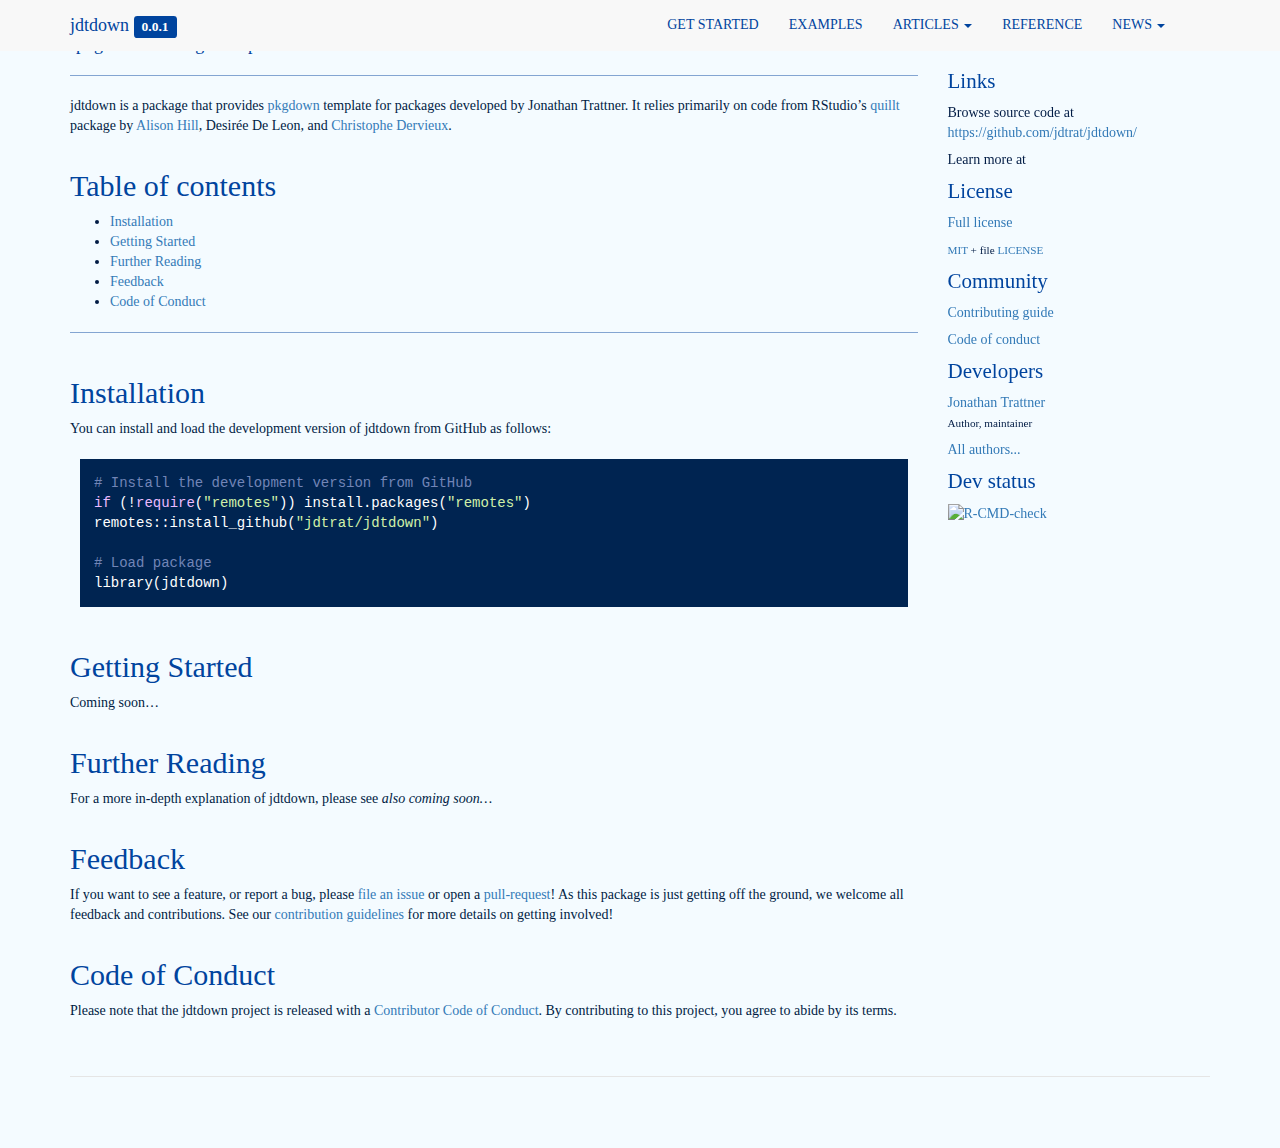
==== index.html @ c77b25c3 "Built site for jdtdown: 0.0.1@286cc26" ====
<!DOCTYPE html>
<!-- Generated by pkgdown: do not edit by hand --><html lang="en">
<head>
<meta http-equiv="Content-Type" content="text/html; charset=UTF-8">
<meta charset="utf-8">
<meta http-equiv="X-UA-Compatible" content="IE=edge">
<meta name="viewport" content="width=device-width, initial-scale=1.0">
<title>pkgdown Template for JDT • jdtdown</title>
<!-- jquery --><script src="https://cdnjs.cloudflare.com/ajax/libs/jquery/3.4.1/jquery.min.js" integrity="sha256-CSXorXvZcTkaix6Yvo6HppcZGetbYMGWSFlBw8HfCJo=" crossorigin="anonymous"></script><!-- Bootstrap --><!-- Latest compiled and minified CSS --><link rel="stylesheet" href="https://stackpath.bootstrapcdn.com/bootstrap/3.4.1/css/bootstrap.min.css" integrity="sha384-HSMxcRTRxnN+Bdg0JdbxYKrThecOKuH5zCYotlSAcp1+c8xmyTe9GYg1l9a69psu" crossorigin="anonymous">
<script src="https://cdnjs.cloudflare.com/ajax/libs/twitter-bootstrap/3.4.1/js/bootstrap.min.js" integrity="sha256-nuL8/2cJ5NDSSwnKD8VqreErSWHtnEP9E7AySL+1ev4=" crossorigin="anonymous"></script><!-- bootstrap-toc --><link rel="stylesheet" href="bootstrap-toc.css">
<script src="bootstrap-toc.js"></script><!-- Font Awesome icons --><link rel="stylesheet" href="https://cdnjs.cloudflare.com/ajax/libs/font-awesome/5.12.1/css/all.min.css" integrity="sha256-mmgLkCYLUQbXn0B1SRqzHar6dCnv9oZFPEC1g1cwlkk=" crossorigin="anonymous">
<link rel="stylesheet" href="https://cdnjs.cloudflare.com/ajax/libs/font-awesome/5.12.1/css/v4-shims.min.css" integrity="sha256-wZjR52fzng1pJHwx4aV2AO3yyTOXrcDW7jBpJtTwVxw=" crossorigin="anonymous">
<!-- clipboard.js --><script src="https://cdnjs.cloudflare.com/ajax/libs/clipboard.js/2.0.4/clipboard.min.js" integrity="sha256-FiZwavyI2V6+EXO1U+xzLG3IKldpiTFf3153ea9zikQ=" crossorigin="anonymous"></script><!-- headroom.js --><script src="https://cdnjs.cloudflare.com/ajax/libs/headroom/0.11.0/headroom.min.js" integrity="sha256-AsUX4SJE1+yuDu5+mAVzJbuYNPHj/WroHuZ8Ir/CkE0=" crossorigin="anonymous"></script><script src="https://cdnjs.cloudflare.com/ajax/libs/headroom/0.11.0/jQuery.headroom.min.js" integrity="sha256-ZX/yNShbjqsohH1k95liqY9Gd8uOiE1S4vZc+9KQ1K4=" crossorigin="anonymous"></script><!-- pkgdown --><link href="pkgdown.css" rel="stylesheet">
<script src="pkgdown.js"></script><link href="jdtrat/jdtrat.css" rel="stylesheet">
<link href="jdtrat/jdtrat-2.css" rel="stylesheet">
<!-- highlight.js --><link rel="stylesheet" href="highlight/styles/tomorrow-night-blue.min.css">
<script src="highlight/highlight.min.js"></script><script>hljs.highlightAll();</script><meta property="og:title" content="pkgdown Template for JDT">
<meta property="og:description" content="jdtdown is a pkgdown template for packages built by JDT. ">
<meta property="og:image" content="https://jdtdown.jdtrat.com/reference/figures/logo.png">
<meta property="og:image:alt" content="jdtdown package">
<meta name="twitter:card" content="summary">
<!-- mathjax --><script src="https://cdnjs.cloudflare.com/ajax/libs/mathjax/2.7.5/MathJax.js" integrity="sha256-nvJJv9wWKEm88qvoQl9ekL2J+k/RWIsaSScxxlsrv8k=" crossorigin="anonymous"></script><script src="https://cdnjs.cloudflare.com/ajax/libs/mathjax/2.7.5/config/TeX-AMS-MML_HTMLorMML.js" integrity="sha256-84DKXVJXs0/F8OTMzX4UR909+jtl4G7SPypPavF+GfA=" crossorigin="anonymous"></script><!--[if lt IE 9]>
<script src="https://oss.maxcdn.com/html5shiv/3.7.3/html5shiv.min.js"></script>
<script src="https://oss.maxcdn.com/respond/1.4.2/respond.min.js"></script>
<![endif]-->
</head>
<body data-spy="scroll" data-target="#toc">
    <div class="container template-home">
      <header><div class="navbar navbar-default navbar-fixed-top" role="navigation">
  <div class="container">
    <div class="navbar-header">
      <button type="button" class="navbar-toggle collapsed" data-toggle="collapse" data-target="#navbar" aria-expanded="false">
        <span class="sr-only">Toggle navigation</span>
        <span class="icon-bar"></span>
        <span class="icon-bar"></span>
        <span class="icon-bar"></span>
      </button>

      <span class="navbar-brand">
        <a class="navbar-link" href="index.html">jdtdown</a>
        <span class="version label label-default" data-toggle="tooltip" data-placement="bottom" title="Released version">0.0.1</span>
      </span>

      <!--<div class="navbar-brand-container">
        <a class="navbar-brand" href="index.html">jdtdown</a>
        <div class="info hidden-xs hidden-sm">
          <span class="partof">part of  <a href=""></a></span>
          <span class="version version-default" data-toggle="tooltip" data-placement="bottom" title="Released version">0.0.1</span>
        </div>
      </div>-->
    </div>

    <div id="navbar" class="navbar-collapse collapse">
      <ul class="nav navbar-nav navbar-right">
<li>
  <a href="articles/jdtdown.html">Get started</a>
</li>
<li>
  <a href="articles/articles/examples.html">Examples</a>
</li>
<li class="dropdown">
  <a href="#" class="dropdown-toggle" data-toggle="dropdown" role="button" aria-expanded="false">
    Articles
     
    <span class="caret"></span>
  </a>
  <ul class="dropdown-menu" role="menu">
<li class="dropdown-header">No Article</li>
  </ul>
</li>
        <li>
  <a href="reference/index.html">Reference</a>
</li>
<li class="dropdown">
  <a href="#" class="dropdown-toggle" data-toggle="dropdown" role="button" aria-expanded="false">
    News
     
    <span class="caret"></span>
  </a>
  <ul class="dropdown-menu" role="menu">
<li>
      <a href="news/index.html">Changelog</a>
    </li>
    <li class="divider">
    <li class="dropdown-header">Blog posts</li>
    <li class="dropdown-header">No blog post</li>
  </ul>
</li>
<li>
  <a href="https://github.com/jdtrat/jdtdown">
    <span class="fab fa-github fa-lg"></span>
     
  </a>
</li>
      </ul>
</div>
<!--/.nav-collapse -->
  </div>
<!--/.container -->
</div>
<!--/.navbar -->

      

      </header><div class="row">
  <div class="contents col-md-9">
<div id="jdtdown" class="section level1">

<div id="pkgdown-package-template-for-jonathan-trattner" class="section level4">
<h4 class="hasAnchor">
<a href="#pkgdown-package-template-for-jonathan-trattner" class="anchor"></a>‘pkgdown’ Package Template for Jonathan Trattner</h4>
<!-- badges: start -->

<!-- badges: end -->
<hr>
<!-- <img src="https://jdtrat.com/project/jdtdown/featured-hex.png" width="328" height="378" align="right"/> --><p>jdtdown is a package that provides <a href="https://pkgdown.r-lib.org/">pkgdown</a> template for packages developed by Jonathan Trattner. It relies primarily on code from RStudio’s <a href="https://pkgs.rstudio.com/quillt/index.html">quillt</a> package by <a href="https://alison.rbind.io">Alison Hill</a>, Desirée De Leon, and <a href="https://cderv.rbind.io/">Christophe Dervieux</a>.</p>
</div>
<div id="table-of-contents" class="section level2">
<h2 class="hasAnchor">
<a href="#table-of-contents" class="anchor"></a>Table of contents</h2>
<ul>
<li><a href="#installation">Installation</a></li>
<li><a href="#getting-started">Getting Started</a></li>
<li><a href="#further-reading">Further Reading</a></li>
<li><a href="#feedback">Feedback</a></li>
<li><a href="#code-of-conduct">Code of Conduct</a></li>
</ul>
<hr>
</div>
<div id="installation" class="section level2">
<h2 class="hasAnchor">
<a href="#installation" class="anchor"></a>Installation</h2>
<p>You can install and load the development version of jdtdown from GitHub as follows:</p>
<pre class="{.r}"><code># Install the development version from GitHub
if (!require("remotes")) install.packages("remotes")
remotes::install_github("jdtrat/jdtdown")

# Load package
library(jdtdown)</code></pre>
</div>
<div id="getting-started" class="section level2">
<h2 class="hasAnchor">
<a href="#getting-started" class="anchor"></a>Getting Started</h2>
<p>Coming soon…</p>
</div>
<div id="further-reading" class="section level2">
<h2 class="hasAnchor">
<a href="#further-reading" class="anchor"></a>Further Reading</h2>
<p>For a more in-depth explanation of jdtdown, please see <em>also coming soon…</em></p>
</div>
<div id="feedback" class="section level2">
<h2 class="hasAnchor">
<a href="#feedback" class="anchor"></a>Feedback</h2>
<p>If you want to see a feature, or report a bug, please <a href="https://github.com/jdtrat/jdtdown/issues">file an issue</a> or open a <a href="https://github.com/jdtrat/jdtdown/pulls">pull-request</a>! As this package is just getting off the ground, we welcome all feedback and contributions. See our <a href="https://github.com/jdtrat/jdtdown/blob/main/.github/CONTRIBUTING.md">contribution guidelines</a> for more details on getting involved!</p>
</div>
<div id="code-of-conduct" class="section level2">
<h2 class="hasAnchor">
<a href="#code-of-conduct" class="anchor"></a>Code of Conduct</h2>
<p>Please note that the jdtdown project is released with a <a href="https://contributor-covenant.org/version/2/0/CODE_OF_CONDUCT.html">Contributor Code of Conduct</a>. By contributing to this project, you agree to abide by its terms.</p>
</div>
</div>
  </div>

  <div class="col-md-3 hidden-xs hidden-sm" id="pkgdown-sidebar">
    <div class="links">
<h2>Links</h2>
<ul class="list-unstyled">
<li>Browse source code at <br><a href="https://github.com/jdtrat/jdtdown/">https://​github.com/​jdtrat/​jdtdown/​</a>
</li>
<li>Learn more at <br><a href=""></a>
</li>
</ul>
</div>
<div class="license">
<h2>License</h2>
<ul class="list-unstyled">
<li><a href="LICENSE.html">Full license</a></li>
<li><small><a href="https://opensource.org/licenses/mit-license.php">MIT</a> + file <a href="LICENSE-text.html">LICENSE</a></small></li>
</ul>
</div>
<div class="community">
<h2>Community</h2>
<ul class="list-unstyled">
<li><a href="CONTRIBUTING.html">Contributing guide</a></li>
<li><a href="CODE_OF_CONDUCT.html">Code of conduct</a></li>
</ul>
</div>
<div class="developers">
<h2>Developers</h2>
<ul class="list-unstyled">
<li>
<a href="https://jdtrat.com">Jonathan Trattner</a> <br><small class="roles"> Author, maintainer </small> <a href="https://orcid.org/0000-0002-1097-7603" target="orcid.widget" aria-label="ORCID"><span class="fab fa-orcid orcid" aria-hidden="true"></span></a> </li>
<li><a href="authors.html">All authors...</a></li>
</ul>
</div>

  <div class="dev-status">
<h2>Dev status</h2>
<ul class="list-unstyled">
<li><a href="https://github.com/jdtrat/jdtdown/actions"><img src="https://github.com/jdtrat/jdtdown/workflows/R-CMD-check/badge.svg" alt="R-CMD-check"></a></li>
</ul>
</div>
</div>
</div>


      <footer></footer>
</div>

  


  </body>
</html>
---- pkgdown.css ----
/* Sticky footer */

/**
 * Basic idea: https://philipwalton.github.io/solved-by-flexbox/demos/sticky-footer/
 * Details: https://github.com/philipwalton/solved-by-flexbox/blob/master/assets/css/components/site.css
 *
 * .Site -> body > .container
 * .Site-content -> body > .container .row
 * .footer -> footer
 *
 * Key idea seems to be to ensure that .container and __all its parents__
 * have height set to 100%
 *
 */

html, body {
  height: 100%;
}

body {
  position: relative;
}

body > .container {
  display: flex;
  height: 100%;
  flex-direction: column;
}

body > .container .row {
  flex: 1 0 auto;
}

footer {
  margin-top: 45px;
  padding: 35px 0 36px;
  border-top: 1px solid #e5e5e5;
  color: #666;
  display: flex;
  flex-shrink: 0;
}
footer p {
  margin-bottom: 0;
}
footer div {
  flex: 1;
}
footer .pkgdown {
  text-align: right;
}
footer p {
  margin-bottom: 0;
}

img.icon {
  float: right;
}

img {
  max-width: 100%;
}

/* Fix bug in bootstrap (only seen in firefox) */
summary {
  display: list-item;
}

/* Typographic tweaking ---------------------------------*/

.contents .page-header {
  margin-top: calc(-60px + 1em);
}

dd {
  margin-left: 3em;
}

/* Section anchors ---------------------------------*/

a.anchor {
  margin-left: -30px;
  display:inline-block;
  width: 30px;
  height: 30px;
  visibility: hidden;

  background-image: url(./link.svg);
  background-repeat: no-repeat;
  background-size: 20px 20px;
  background-position: center center;
}

.hasAnchor:hover a.anchor {
  visibility: visible;
}

@media (max-width: 767px) {
  .hasAnchor:hover a.anchor {
    visibility: hidden;
  }
}


/* Fixes for fixed navbar --------------------------*/

.contents h1, .contents h2, .contents h3, .contents h4 {
  padding-top: 60px;
  margin-top: -40px;
}

/* Navbar submenu --------------------------*/

.dropdown-submenu {
  position: relative;
}

.dropdown-submenu>.dropdown-menu {
  top: 0;
  left: 100%;
  margin-top: -6px;
  margin-left: -1px;
  border-radius: 0 6px 6px 6px;
}

.dropdown-submenu:hover>.dropdown-menu {
  display: block;
}

.dropdown-submenu>a:after {
  display: block;
  content: " ";
  float: right;
  width: 0;
  height: 0;
  border-color: transparent;
  border-style: solid;
  border-width: 5px 0 5px 5px;
  border-left-color: #cccccc;
  margin-top: 5px;
  margin-right: -10px;
}

.dropdown-submenu:hover>a:after {
  border-left-color: #ffffff;
}

.dropdown-submenu.pull-left {
  float: none;
}

.dropdown-submenu.pull-left>.dropdown-menu {
  left: -100%;
  margin-left: 10px;
  border-radius: 6px 0 6px 6px;
}

/* Sidebar --------------------------*/

#pkgdown-sidebar {
  margin-top: 30px;
  position: -webkit-sticky;
  position: sticky;
  top: 70px;
}

#pkgdown-sidebar h2 {
  font-size: 1.5em;
  margin-top: 1em;
}

#pkgdown-sidebar h2:first-child {
  margin-top: 0;
}

#pkgdown-sidebar .list-unstyled li {
  margin-bottom: 0.5em;
}

/* bootstrap-toc tweaks ------------------------------------------------------*/

/* All levels of nav */

nav[data-toggle='toc'] .nav > li > a {
  padding: 4px 20px 4px 6px;
  font-size: 1.5rem;
  font-weight: 400;
  color: inherit;
}

nav[data-toggle='toc'] .nav > li > a:hover,
nav[data-toggle='toc'] .nav > li > a:focus {
  padding-left: 5px;
  color: inherit;
  border-left: 1px solid #878787;
}

nav[data-toggle='toc'] .nav > .active > a,
nav[data-toggle='toc'] .nav > .active:hover > a,
nav[data-toggle='toc'] .nav > .active:focus > a {
  padding-left: 5px;
  font-size: 1.5rem;
  font-weight: 400;
  color: inherit;
  border-left: 2px solid #878787;
}

/* Nav: second level (shown on .active) */

nav[data-toggle='toc'] .nav .nav {
  display: none; /* Hide by default, but at >768px, show it */
  padding-bottom: 10px;
}

nav[data-toggle='toc'] .nav .nav > li > a {
  padding-left: 16px;
  font-size: 1.35rem;
}

nav[data-toggle='toc'] .nav .nav > li > a:hover,
nav[data-toggle='toc'] .nav .nav > li > a:focus {
  padding-left: 15px;
}

nav[data-toggle='toc'] .nav .nav > .active > a,
nav[data-toggle='toc'] .nav .nav > .active:hover > a,
nav[data-toggle='toc'] .nav .nav > .active:focus > a {
  padding-left: 15px;
  font-weight: 500;
  font-size: 1.35rem;
}

/* orcid ------------------------------------------------------------------- */

.orcid {
  font-size: 16px;
  color: #A6CE39;
  /* margins are required by official ORCID trademark and display guidelines */
  margin-left:4px;
  margin-right:4px;
  vertical-align: middle;
}

/* Reference index & topics ----------------------------------------------- */

.ref-index th {font-weight: normal;}

.ref-index td {vertical-align: top; min-width: 100px}
.ref-index .icon {width: 40px;}
.ref-index .alias {width: 40%;}
.ref-index-icons .alias {width: calc(40% - 40px);}
.ref-index .title {width: 60%;}

.ref-arguments th {text-align: right; padding-right: 10px;}
.ref-arguments th, .ref-arguments td {vertical-align: top; min-width: 100px}
.ref-arguments .name {width: 20%;}
.ref-arguments .desc {width: 80%;}

/* Nice scrolling for wide elements --------------------------------------- */

table {
  display: block;
  overflow: auto;
}

/* Syntax highlighting ---------------------------------------------------- */

pre {
  word-wrap: normal;
  word-break: normal;
  border: 1px solid #eee;
}

pre, code {
  background-color: #f8f8f8;
  color: #333;
}

pre code {
  overflow: auto;
  word-wrap: normal;
  white-space: pre;
}

pre .img {
  margin: 5px 0;
}

pre .img img {
  background-color: #fff;
  display: block;
  height: auto;
}

code a, pre a {
  color: #375f84;
}

a.sourceLine:hover {
  text-decoration: none;
}

.fl      {color: #1514b5;}
.fu      {color: #000000;} /* function */
.ch,.st  {color: #036a07;} /* string */
.kw      {color: #264D66;} /* keyword */
.co      {color: #888888;} /* comment */

.message { color: black;   font-weight: bolder;}
.error   { color: orange;  font-weight: bolder;}
.warning { color: #6A0366; font-weight: bolder;}

/* Clipboard --------------------------*/

.hasCopyButton {
  position: relative;
}

.btn-copy-ex {
  position: absolute;
  right: 0;
  top: 0;
  visibility: hidden;
}

.hasCopyButton:hover button.btn-copy-ex {
  visibility: visible;
}

/* headroom.js ------------------------ */

.headroom {
  will-change: transform;
  transition: transform 200ms linear;
}
.headroom--pinned {
  transform: translateY(0%);
}
.headroom--unpinned {
  transform: translateY(-100%);
}

/* mark.js ----------------------------*/

mark {
  background-color: rgba(255, 255, 51, 0.5);
  border-bottom: 2px solid rgba(255, 153, 51, 0.3);
  padding: 1px;
}

/* vertical spacing after htmlwidgets */
.html-widget {
  margin-bottom: 10px;
}

/* fontawesome ------------------------ */

.fab {
    font-family: "Font Awesome 5 Brands" !important;
}

/* don't display links in code chunks when printing */
/* source: https://stackoverflow.com/a/10781533 */
@media print {
  code a:link:after, code a:visited:after {
    content: "";
  }
}
---- jdtrat/jdtrat.css ----
/* @font-face{font-family:fraunces;font-style:normal;font-weight:400;src:local(""),url(fonts/Fraunces9ptSoft-Thin.woff2)format("woff2")}@font-face{font-family:fraunces;font-style:italic;font-weight:400;src:local(""),url(fonts/Fraunces9ptSoft-ThinItalic.woff2)format("woff2")}@font-face{font-family:metropolis;font-style:normal;font-weight:400;src:local(""),url(fonts/Metropolis-Light.woff2)format("woff2"),url(fonts/Metropolis-Light.woff)format("woff")}@font-face{font-family:metropolis;font-style:italic;font-weight:400;src:local(""),url(fonts/Metropolis-LightItalic.woff2)format("woff2"),url(fonts/Metropolis-LightItalic.woff)format("woff")}@font-face{font-family:bitter;font-style:normal;font-weight:300;src:local(""),url(fonts/bitter-v16-latin-300.woff2)format("woff2"),url(fonts/bitter-v16-latin-300.woff)format("woff")}@font-face{font-family:bitter;font-style:italic;font-weight:300;src:local(""),url(fonts/bitter-v16-latin-300italic.woff2)format("woff2"),url(fonts/bitter-v16-latin-300italic.woff)format("woff")}@font-face{font-family:commissioner;font-style:normal;font-weight:400;src:local(""),url(fonts/Commissioner-Light.woff2)format("woff2")}@font-face{font-family:commissioner;font-style:italic;font-weight:400;src:local(""),url(fonts/Commissioner-LightItalic.woff2)format("woff2")}@font-face{font-family:eb garamond;font-style:normal;font-weight:400;src:local(""),url(fonts/eb-garamond-v14-latin-regular.woff2)format("woff2"),url(fonts/eb-garamond-v14-latin-regular.woff)format("woff")}@font-face{font-family:eb garamond;font-style:normal;font-weight:600;src:local(""),url(fonts/eb-garamond-v14-latin-600.woff2)format("woff2"),url(fonts/eb-garamond-v14-latin-600.woff)format("woff")}@font-face{font-family:eb garamond;font-style:italic;font-weight:400;src:local(""),url(fonts/eb-garamond-v14-latin-italic.woff2)format("woff2"),url(fonts/eb-garamond-v14-latin-italic.woff)format("woff")}@font-face{font-family:eb garamond;font-style:italic;font-weight:600;src:local(""),url(fonts/eb-garamond-v14-latin-600italic.woff2)format("woff2"),url(fonts/eb-garamond-v14-latin-600italic.woff)format("woff")}@font-face{font-family:alegreya sans;font-style:normal;font-weight:400;src:local(""),url(fonts/alegreya-sans-v13-latin-regular.woff2)format("woff2"),url(fonts/alegreya-sans-v13-latin-regular.woff)format("woff")}@font-face{font-family:alegreya sans;font-style:italic;font-weight:400;src:local(""),url(fonts/alegreya-sans-v13-latin-italic.woff2)format("woff2"),url(fonts/alegreya-sans-v13-latin-italic.woff)format("woff")}@font-face{font-family:alegreya sans;font-style:normal;font-weight:700;src:local(""),url(fonts/alegreya-sans-v13-latin-700.woff2)format("woff2"),url(fonts/alegreya-sans-v13-latin-700.woff)format("woff")}@font-face{font-family:alegreya sans;font-style:italic;font-weight:700;src:local(""),url(fonts/alegreya-sans-v13-latin-700italic.woff2)format("woff2"),url(fonts/alegreya-sans-v13-latin-700italic.woff)format("woff")} */

.custom-text-font,body{font-family:avenir}.custom-heading-font,h1,h2,h3,h4,h5,h6{font-family:baskerville}/*!normalize.css v7.0.0 | MIT License | github.com/necolas/normalize.css*/html{line-height:1.15;-ms-text-size-adjust:100%;-webkit-text-size-adjust:100%}body{margin:0}article,aside,footer,header,nav,section{display:block}h1{font-size:2em;margin:.67em 0}figcaption,figure,main{display:block}figure{margin:1em 40px}hr{box-sizing:content-box;height:0;overflow:visible}pre{font-family:monospace,monospace;font-size:1em}a{background-color:initial;-webkit-text-decoration-skip:objects}abbr[title]{border-bottom:none;text-decoration:underline;text-decoration:underline dotted}b,strong{font-weight:inherit}b,strong{font-weight:bolder}code,kbd,samp{font-family:monospace,monospace;font-size:1em}dfn{font-style:italic}mark{background-color:#ff0;color:#000}small{font-size:80%}sub,sup{font-size:75%;line-height:0;position:relative;vertical-align:baseline}sub{bottom:-.25em}sup{top:-.5em}audio,video{display:inline-block}audio:not([controls]){display:none;height:0}img{border-style:none}svg:not(:root){overflow:hidden}button,input,optgroup,select,textarea{font-family:sans-serif;font-size:100%;line-height:1.15;margin:0}button,input{overflow:visible}button,select{text-transform:none}button,html [type=button],[type=reset],[type=submit]{-webkit-appearance:button}button::-moz-focus-inner,[type=button]::-moz-focus-inner,[type=reset]::-moz-focus-inner,[type=submit]::-moz-focus-inner{border-style:none;padding:0}button:-moz-focusring,[type=button]:-moz-focusring,[type=reset]:-moz-focusring,[type=submit]:-moz-focusring{outline:1px dotted ButtonText}fieldset{padding:.35em .75em .625em}legend{box-sizing:border-box;color:inherit;display:table;max-width:100%;padding:0;white-space:normal}progress{display:inline-block;vertical-align:baseline}textarea{overflow:auto}[type=checkbox],[type=radio]{box-sizing:border-box;padding:0}[type=number]::-webkit-inner-spin-button,[type=number]::-webkit-outer-spin-button{height:auto}[type=search]{-webkit-appearance:textfield;outline-offset:-2px}[type=search]::-webkit-search-cancel-button,[type=search]::-webkit-search-decoration{-webkit-appearance:none}::-webkit-file-upload-button{-webkit-appearance:button;font:inherit}details,menu{display:block}summary{display:list-item}canvas{display:inline-block}template{display:none}[hidden]{display:none}.debug *{outline:1px solid gold}.debug-white *{outline:1px solid #fff}.debug-black *{outline:1px solid #000}.debug-grid{background:url("data:image/png,%89PNG%0D%0A%1A%0A%00%00%00%0DIHDR%00%00%00%08%00%00%00%08%08%06%00%00%00%C4%0F%BE%8B%00%00%00%19tEXtSoftware%00Adobe ImageReadyq%C9e%3C%00%00%03(iTXtXML:com.adobe.xmp%00%00%00%00%00%3C?xpacket begin=%22%EF%BB%BF%22 id=%22W5M0MpCehiHzreSzNTczkc9d%22?%3E %3Cx:xmpmeta xmlns:x=%22adobe:ns:meta/%22 x:xmptk=%22Adobe XMP Core 5.6-c111 79.158325, 2015/09/10-01:10:20        %22%3E %3Crdf:RDF xmlns:rdf=%22http://www.w3.org/1999/02/22-rdf-syntax-ns%23%22%3E %3Crdf:Description rdf:about=%22%22 xmlns:xmpMM=%22http://ns.adobe.com/xap/1.0/mm/%22 xmlns:stRef=%22http://ns.adobe.com/xap/1.0/sType/ResourceRef%23%22 xmlns:xmp=%22http://ns.adobe.com/xap/1.0/%22 xmpMM:DocumentID=%22xmp.did:14C9687E67EE11E68636CB906D82800B%22 xmpMM:InstanceID=%22xmp.iid:14C9687D67EE11E68636CB906D82800B%22 xmp:CreatorTool=%22Adobe Photoshop CC 2015 (Macintosh)%22%3E %3CxmpMM:DerivedFrom stRef:instanceID=%22xmp.iid:7672BD7667C511E6B2BCE24081002171%22 stRef:documentID=%22xmp.did:7672BD7767C511E6B2BCE24081002171%22/%3E %3C/rdf:Description%3E %3C/rdf:RDF%3E %3C/x:xmpmeta%3E %3C?xpacket end=%22r%22?%3E%C0R%F8c%00%00%00%23IDATx%DAb%FC%FF%FF?%03.%C0%F8%81%C1%97%89%81%00%18%12%0A%18%19%DE%FF%F7%C5%A7%00 %C0%00%7D%F0%06%85%DA%98%E5Q%00%00%00%00IEND%AEB%60%82")repeat}.debug-grid-16{background:url("data:image/png,%89PNG%0D%0A%1A%0A%00%00%00%0DIHDR%00%00%00%10%00%00%00%10%08%06%00%00%00%1F%F3%FFa%00%00%00%19tEXtSoftware%00Adobe ImageReadyq%C9e%3C%00%00%03(iTXtXML:com.adobe.xmp%00%00%00%00%00%3C?xpacket begin=%22%EF%BB%BF%22 id=%22W5M0MpCehiHzreSzNTczkc9d%22?%3E %3Cx:xmpmeta xmlns:x=%22adobe:ns:meta/%22 x:xmptk=%22Adobe XMP Core 5.6-c111 79.158325, 2015/09/10-01:10:20        %22%3E %3Crdf:RDF xmlns:rdf=%22http://www.w3.org/1999/02/22-rdf-syntax-ns%23%22%3E %3Crdf:Description rdf:about=%22%22 xmlns:xmpMM=%22http://ns.adobe.com/xap/1.0/mm/%22 xmlns:stRef=%22http://ns.adobe.com/xap/1.0/sType/ResourceRef%23%22 xmlns:xmp=%22http://ns.adobe.com/xap/1.0/%22 xmpMM:DocumentID=%22xmp.did:862F8DD567F211E68636CB906D82800B%22 xmpMM:InstanceID=%22xmp.iid:862F8DD467F211E68636CB906D82800B%22 xmp:CreatorTool=%22Adobe Photoshop CC 2015 (Macintosh)%22%3E %3CxmpMM:DerivedFrom stRef:instanceID=%22xmp.iid:7672BD7A67C511E6B2BCE24081002171%22 stRef:documentID=%22xmp.did:7672BD7B67C511E6B2BCE24081002171%22/%3E %3C/rdf:Description%3E %3C/rdf:RDF%3E %3C/x:xmpmeta%3E %3C?xpacket end=%22r%22?%3E%F0%92%D3R%00%00%00LIDATx%DAbdx%FF%9F%81%14%F0_%00%C1f%FC%C0%60%C7%C4@%19%60%A7%D4%00%26J%0D%F8C%A9%01%0C%A3%0600%B0 '%8C!%E9%85%FF%94%1A%C0H%A9%01l%14%87%01%230;%DB%01iV%92%F5A%C2%EF/@%80%01%00L%01%0A%98%7CS%A74%00%00%00%00IEND%AEB%60%82")repeat}.debug-grid-8-solid{background:#fff url([data-uri])repeat}.debug-grid-16-solid{background:#fff url("data:image/png,%89PNG%0D%0A%1A%0A%00%00%00%0DIHDR%00%00%00%10%00%00%00%10%08%02%00%00%00%90%91h6%00%00%00%19tEXtSoftware%00Adobe ImageReadyq%C9e%3C%00%00%03(iTXtXML:com.adobe.xmp%00%00%00%00%00%3C?xpacket begin=%22%EF%BB%BF%22 id=%22W5M0MpCehiHzreSzNTczkc9d%22?%3E %3Cx:xmpmeta xmlns:x=%22adobe:ns:meta/%22 x:xmptk=%22Adobe XMP Core 5.6-c111 79.158325, 2015/09/10-01:10:20        %22%3E %3Crdf:RDF xmlns:rdf=%22http://www.w3.org/1999/02/22-rdf-syntax-ns%23%22%3E %3Crdf:Description rdf:about=%22%22 xmlns:xmp=%22http://ns.adobe.com/xap/1.0/%22 xmlns:xmpMM=%22http://ns.adobe.com/xap/1.0/mm/%22 xmlns:stRef=%22http://ns.adobe.com/xap/1.0/sType/ResourceRef%23%22 xmp:CreatorTool=%22Adobe Photoshop CC 2015 (Macintosh)%22 xmpMM:InstanceID=%22xmp.iid:7672BD7E67C511E6B2BCE24081002171%22 xmpMM:DocumentID=%22xmp.did:7672BD7F67C511E6B2BCE24081002171%22%3E %3CxmpMM:DerivedFrom stRef:instanceID=%22xmp.iid:7672BD7C67C511E6B2BCE24081002171%22 stRef:documentID=%22xmp.did:7672BD7D67C511E6B2BCE24081002171%22/%3E %3C/rdf:Description%3E %3C/rdf:RDF%3E %3C/x:xmpmeta%3E %3C?xpacket end=%22r%22?%3E%F7%BA'y%00%00%003IDATx%DAb%FC%FF%FF?%03%D1@%EC3%03%23I%1A%18?%91%AA%E1%23%CDm%18%D50D5%7C$C%83%E8%A7%FF%AF%89%D4%02T%C6%C8%00%10%60%00%DFP@$%C4%B4%19%81%00%00%00%00IEND%AEB%60%82")repeat}html,body,div,article,section,main,footer,header,form,fieldset,legend,pre,code,a,h1,h2,h3,h4,h5,h6,p,ul,ol,li,dl,dt,dd,textarea,table,td,th,tr,input[type=email],input[type=number],input[type=password],input[type=tel],input[type=text],input[type=url],.border-box{box-sizing:border-box}.aspect-ratio{height:0;position:relative}.aspect-ratio--16x9{padding-bottom:56.25%}.aspect-ratio--9x16{padding-bottom:177.77%}.aspect-ratio--4x3{padding-bottom:75%}.aspect-ratio--3x4{padding-bottom:133.33%}.aspect-ratio--6x4{padding-bottom:66.6%}.aspect-ratio--4x6{padding-bottom:150%}.aspect-ratio--8x5{padding-bottom:62.5%}.aspect-ratio--5x8{padding-bottom:160%}.aspect-ratio--7x5{padding-bottom:71.42%}.aspect-ratio--5x7{padding-bottom:140%}.aspect-ratio--1x1{padding-bottom:100%}.aspect-ratio--object{position:absolute;top:0;right:0;bottom:0;left:0;width:100%;height:100%;z-index:100}@media screen and (min-width:30em){.aspect-ratio-ns{height:0;position:relative}.aspect-ratio--16x9-ns{padding-bottom:56.25%}.aspect-ratio--9x16-ns{padding-bottom:177.77%}.aspect-ratio--4x3-ns{padding-bottom:75%}.aspect-ratio--3x4-ns{padding-bottom:133.33%}.aspect-ratio--6x4-ns{padding-bottom:66.6%}.aspect-ratio--4x6-ns{padding-bottom:150%}.aspect-ratio--8x5-ns{padding-bottom:62.5%}.aspect-ratio--5x8-ns{padding-bottom:160%}.aspect-ratio--7x5-ns{padding-bottom:71.42%}.aspect-ratio--5x7-ns{padding-bottom:140%}.aspect-ratio--1x1-ns{padding-bottom:100%}.aspect-ratio--object-ns{position:absolute;top:0;right:0;bottom:0;left:0;width:100%;height:100%;z-index:100}}@media screen and (min-width:30em) and (max-width:60em){.aspect-ratio-m{height:0;position:relative}.aspect-ratio--16x9-m{padding-bottom:56.25%}.aspect-ratio--9x16-m{padding-bottom:177.77%}.aspect-ratio--4x3-m{padding-bottom:75%}.aspect-ratio--3x4-m{padding-bottom:133.33%}.aspect-ratio--6x4-m{padding-bottom:66.6%}.aspect-ratio--4x6-m{padding-bottom:150%}.aspect-ratio--8x5-m{padding-bottom:62.5%}.aspect-ratio--5x8-m{padding-bottom:160%}.aspect-ratio--7x5-m{padding-bottom:71.42%}.aspect-ratio--5x7-m{padding-bottom:140%}.aspect-ratio--1x1-m{padding-bottom:100%}.aspect-ratio--object-m{position:absolute;top:0;right:0;bottom:0;left:0;width:100%;height:100%;z-index:100}}@media screen and (min-width:60em){.aspect-ratio-l{height:0;position:relative}.aspect-ratio--16x9-l{padding-bottom:56.25%}.aspect-ratio--9x16-l{padding-bottom:177.77%}.aspect-ratio--4x3-l{padding-bottom:75%}.aspect-ratio--3x4-l{padding-bottom:133.33%}.aspect-ratio--6x4-l{padding-bottom:66.6%}.aspect-ratio--4x6-l{padding-bottom:150%}.aspect-ratio--8x5-l{padding-bottom:62.5%}.aspect-ratio--5x8-l{padding-bottom:160%}.aspect-ratio--7x5-l{padding-bottom:71.42%}.aspect-ratio--5x7-l{padding-bottom:140%}.aspect-ratio--1x1-l{padding-bottom:100%}.aspect-ratio--object-l{position:absolute;top:0;right:0;bottom:0;left:0;width:100%;height:100%;z-index:100}}img{max-width:100%}.cover{background-size:cover!important}.contain{background-size:contain!important}@media screen and (min-width:30em){.cover-ns{background-size:cover!important}.contain-ns{background-size:contain!important}}@media screen and (min-width:30em) and (max-width:60em){.cover-m{background-size:cover!important}.contain-m{background-size:contain!important}}@media screen and (min-width:60em){.cover-l{background-size:cover!important}.contain-l{background-size:contain!important}}.bg-center{background-repeat:no-repeat;background-position:50%}.bg-top{background-repeat:no-repeat;background-position:50% 0}.bg-right{background-repeat:no-repeat;background-position:50% 100%}.bg-bottom{background-repeat:no-repeat;background-position:50% 100%}.bg-left{background-repeat:no-repeat;background-position:50% 0}@media screen and (min-width:30em){.bg-center-ns{background-repeat:no-repeat;background-position:50%}.bg-top-ns{background-repeat:no-repeat;background-position:50% 0}.bg-right-ns{background-repeat:no-repeat;background-position:50% 100%}.bg-bottom-ns{background-repeat:no-repeat;background-position:50% 100%}.bg-left-ns{background-repeat:no-repeat;background-position:50% 0}}@media screen and (min-width:30em) and (max-width:60em){.bg-center-m{background-repeat:no-repeat;background-position:50%}.bg-top-m{background-repeat:no-repeat;background-position:50% 0}.bg-right-m{background-repeat:no-repeat;background-position:50% 100%}.bg-bottom-m{background-repeat:no-repeat;background-position:50% 100%}.bg-left-m{background-repeat:no-repeat;background-position:50% 0}}@media screen and (min-width:60em){.bg-center-l{background-repeat:no-repeat;background-position:50%}.bg-top-l{background-repeat:no-repeat;background-position:50% 0}.bg-right-l{background-repeat:no-repeat;background-position:50% 100%}.bg-bottom-l{background-repeat:no-repeat;background-position:50% 100%}.bg-left-l{background-repeat:no-repeat;background-position:50% 0}}.outline{outline:1px solid}.outline-transparent{outline:1px solid transparent}.outline-0{outline:0}@media screen and (min-width:30em){.outline-ns{outline:1px solid}.outline-transparent-ns{outline:1px solid transparent}.outline-0-ns{outline:0}}@media screen and (min-width:30em) and (max-width:60em){.outline-m{outline:1px solid}.outline-transparent-m{outline:1px solid transparent}.outline-0-m{outline:0}}@media screen and (min-width:60em){.outline-l{outline:1px solid}.outline-transparent-l{outline:1px solid transparent}.outline-0-l{outline:0}}.ba,form textarea,form select,form [type=text],form [type=email],form fieldset,.post-body>table,.page-body>table,.post-body hr,.page-body hr{border-style:solid;border-width:1px}.bt{border-top-style:solid;border-top-width:1px}.br{border-right-style:solid;border-right-width:1px}.bb{border-bottom-style:solid;border-bottom-width:1px}.bl,nav#SectionTableOfContents ul details li.active,nav#SectionTableOfContents ul details.active,nav#SectionTableOfContents ul li:not(.active),nav#SeriesTableOfContents ul li:not(.active),nav#SectionTableOfContents ul li.active,nav#SeriesTableOfContents ul li.active,nav#SectionTableOfContents ul li,nav#SeriesTableOfContents ul li,.post-body blockquote,.page-body blockquote{border-left-style:solid;border-left-width:1px}.bn{border-style:none;border-width:0}@media screen and (min-width:30em){.ba-ns{border-style:solid;border-width:1px}.bt-ns{border-top-style:solid;border-top-width:1px}.br-ns{border-right-style:solid;border-right-width:1px}.bb-ns{border-bottom-style:solid;border-bottom-width:1px}.bl-ns{border-left-style:solid;border-left-width:1px}.bn-ns{border-style:none;border-width:0}}@media screen and (min-width:30em) and (max-width:60em){.ba-m{border-style:solid;border-width:1px}.bt-m{border-top-style:solid;border-top-width:1px}.br-m{border-right-style:solid;border-right-width:1px}.bb-m{border-bottom-style:solid;border-bottom-width:1px}.bl-m{border-left-style:solid;border-left-width:1px}.bn-m{border-style:none;border-width:0}}@media screen and (min-width:60em){.ba-l{border-style:solid;border-width:1px}.bt-l{border-top-style:solid;border-top-width:1px}.br-l{border-right-style:solid;border-right-width:1px}.bb-l{border-bottom-style:solid;border-bottom-width:1px}.bl-l{border-left-style:solid;border-left-width:1px}.bn-l{border-style:none;border-width:0}}.b--black{border-color:#000}.b--near-black{border-color:#111}.b--dark-gray{border-color:#333}.b--mid-gray{border-color:#555}.b--gray{border-color:#777}.b--silver{border-color:#999}.b--light-silver{border-color:#aaa}.b--moon-gray,nav#SectionTableOfContents ul details.active,nav#SectionTableOfContents ul li:hover:not(.active) a,nav#SeriesTableOfContents ul li:hover:not(.active) a,nav#SectionTableOfContents ul li.active,nav#SeriesTableOfContents ul li.active,.featured-content h5,.featured-content article,.post-header h2,form textarea,form select,form [type=text],form [type=email],.blog-content .group-content,.blog-content article,.post-body>table,.page-body>table,.post-body hr,.page-body hr,.post-body blockquote,.page-body blockquote{border-color:#ccc}.b--light-gray{border-color:#eee}.b--near-white{border-color:#f4f4f4}.b--white{border-color:#fff}.b--white-90{border-color:rgba(255,255,255,.9)}.b--white-80{border-color:rgba(255,255,255,.8)}.b--white-70{border-color:rgba(255,255,255,.7)}.b--white-60{border-color:rgba(255,255,255,.6)}.b--white-50{border-color:rgba(255,255,255,.5)}.b--white-40{border-color:rgba(255,255,255,.4)}.b--white-30{border-color:rgba(255,255,255,.3)}.b--white-20{border-color:rgba(255,255,255,.2)}.b--white-10{border-color:rgba(255,255,255,.1)}.b--white-05{border-color:rgba(255,255,255,5%)}.b--white-025{border-color:rgba(255,255,255,.025)}.b--white-0125{border-color:rgba(255,255,255,.0125)}.b--black-90{border-color:rgba(0,0,0,.9)}.b--black-80{border-color:rgba(0,0,0,.8)}.b--black-70{border-color:rgba(0,0,0,.7)}.b--black-60{border-color:rgba(0,0,0,.6)}.b--black-50{border-color:rgba(0,0,0,.5)}.b--black-40{border-color:rgba(0,0,0,.4)}.b--black-30{border-color:rgba(0,0,0,.3)}.b--black-20{border-color:rgba(0,0,0,.2)}.b--black-10{border-color:rgba(0,0,0,.1)}.b--black-05{border-color:rgba(0,0,0,5%)}.b--black-025{border-color:rgba(0,0,0,.025)}.b--black-0125{border-color:rgba(0,0,0,.0125)}.b--dark-red{border-color:#e7040f}.b--red{border-color:#ff4136}.b--light-red{border-color:#ff725c}.b--orange{border-color:#ff6300}.b--gold{border-color:#ffb700}.b--yellow{border-color:gold}.b--light-yellow{border-color:#fbf1a9}.b--purple{border-color:#5e2ca5}.b--light-purple{border-color:#a463f2}.b--dark-pink{border-color:#d5008f}.b--hot-pink{border-color:#ff41b4}.b--pink{border-color:#ff80cc}.b--light-pink{border-color:#ffa3d7}.b--dark-green{border-color:#137752}.b--green{border-color:#19a974}.b--light-green{border-color:#9eebcf}.b--navy{border-color:#001b44}.b--dark-blue{border-color:#00449e}.b--blue{border-color:#357edd}.b--light-blue{border-color:#96ccff}.b--lightest-blue{border-color:#cdecff}.b--washed-blue{border-color:#f6fffe}.b--washed-green{border-color:#e8fdf5}.b--washed-yellow{border-color:#fffceb}.b--washed-red{border-color:#ffdfdf}.b--transparent,nav#SectionTableOfContents ul details li.active,nav#SectionTableOfContents ul li:not(.active),nav#SeriesTableOfContents ul li:not(.active),nav#SectionTableOfContents ul li,nav#SeriesTableOfContents ul li,.home .action.button,form [type=button],form [type=reset],form [type=submit],form fieldset{border-color:transparent}.b--inherit{border-color:inherit}.br0,.post-header a.btn-links,article footer a.btn-links,.home .action.button,form textarea,form [type=button],form [type=reset],form [type=submit],form select,form [type=text],form [type=email]{border-radius:0}.br1,pre{border-radius:.125rem}.br2{border-radius:.25rem}.br3{border-radius:.5rem}.br4{border-radius:1rem}.br-100{border-radius:100%}.br-pill{border-radius:9999px}.br--bottom{border-top-left-radius:0;border-top-right-radius:0}.br--top{border-bottom-left-radius:0;border-bottom-right-radius:0}.br--right{border-top-left-radius:0;border-bottom-left-radius:0}.br--left{border-top-right-radius:0;border-bottom-right-radius:0}@media screen and (min-width:30em){.br0-ns{border-radius:0}.br1-ns{border-radius:.125rem}.br2-ns{border-radius:.25rem}.br3-ns{border-radius:.5rem}.br4-ns{border-radius:1rem}.br-100-ns{border-radius:100%}.br-pill-ns{border-radius:9999px}.br--bottom-ns{border-top-left-radius:0;border-top-right-radius:0}.br--top-ns{border-bottom-left-radius:0;border-bottom-right-radius:0}.br--right-ns{border-top-left-radius:0;border-bottom-left-radius:0}.br--left-ns{border-top-right-radius:0;border-bottom-right-radius:0}}@media screen and (min-width:30em) and (max-width:60em){.br0-m{border-radius:0}.br1-m{border-radius:.125rem}.br2-m{border-radius:.25rem}.br3-m{border-radius:.5rem}.br4-m{border-radius:1rem}.br-100-m{border-radius:100%}.br-pill-m{border-radius:9999px}.br--bottom-m{border-top-left-radius:0;border-top-right-radius:0}.br--top-m{border-bottom-left-radius:0;border-bottom-right-radius:0}.br--right-m{border-top-left-radius:0;border-bottom-left-radius:0}.br--left-m{border-top-right-radius:0;border-bottom-right-radius:0}}@media screen and (min-width:60em){.br0-l{border-radius:0}.br1-l{border-radius:.125rem}.br2-l{border-radius:.25rem}.br3-l{border-radius:.5rem}.br4-l{border-radius:1rem}.br-100-l{border-radius:100%}.br-pill-l{border-radius:9999px}.br--bottom-l{border-top-left-radius:0;border-top-right-radius:0}.br--top-l{border-bottom-left-radius:0;border-bottom-right-radius:0}.br--right-l{border-top-left-radius:0;border-bottom-left-radius:0}.br--left-l{border-top-right-radius:0;border-bottom-right-radius:0}}.b--dotted{border-style:dotted}.b--dashed{border-style:dashed}.b--solid{border-style:solid}.b--none{border-style:none}@media screen and (min-width:30em){.b--dotted-ns{border-style:dotted}.b--dashed-ns{border-style:dashed}.b--solid-ns{border-style:solid}.b--none-ns{border-style:none}}@media screen and (min-width:30em) and (max-width:60em){.b--dotted-m{border-style:dotted}.b--dashed-m{border-style:dashed}.b--solid-m{border-style:solid}.b--none-m{border-style:none}}@media screen and (min-width:60em){.b--dotted-l{border-style:dotted}.b--dashed-l{border-style:dashed}.b--solid-l{border-style:solid}.b--none-l{border-style:none}}.bw0,form fieldset{border-width:0}.bw1,nav#SectionTableOfContents ul details li.active,nav#SectionTableOfContents ul details.active,nav#SectionTableOfContents ul li:not(.active),nav#SeriesTableOfContents ul li:not(.active),nav#SectionTableOfContents ul li.active,nav#SeriesTableOfContents ul li.active,nav#SectionTableOfContents ul li,nav#SeriesTableOfContents ul li,.home .action.button,form [type=button],form [type=reset],form [type=submit],.post-body>table,.page-body>table{border-width:.125rem}.bw2,.post-body blockquote,.page-body blockquote{border-width:.25rem}.bw3{border-width:.5rem}.bw4{border-width:1rem}.bw5{border-width:2rem}.bt-0{border-top-width:0}.br-0{border-right-width:0}.bb-0{border-bottom-width:0}.bl-0{border-left-width:0}@media screen and (min-width:30em){.bw0-ns{border-width:0}.bw1-ns{border-width:.125rem}.bw2-ns{border-width:.25rem}.bw3-ns{border-width:.5rem}.bw4-ns{border-width:1rem}.bw5-ns{border-width:2rem}.bt-0-ns{border-top-width:0}.br-0-ns{border-right-width:0}.bb-0-ns{border-bottom-width:0}.bl-0-ns{border-left-width:0}}@media screen and (min-width:30em) and (max-width:60em){.bw0-m{border-width:0}.bw1-m{border-width:.125rem}.bw2-m{border-width:.25rem}.bw3-m{border-width:.5rem}.bw4-m{border-width:1rem}.bw5-m{border-width:2rem}.bt-0-m{border-top-width:0}.br-0-m{border-right-width:0}.bb-0-m{border-bottom-width:0}.bl-0-m{border-left-width:0}}@media screen and (min-width:60em){.bw0-l{border-width:0}.bw1-l{border-width:.125rem}.bw2-l{border-width:.25rem}.bw3-l{border-width:.5rem}.bw4-l{border-width:1rem}.bw5-l{border-width:2rem}.bt-0-l{border-top-width:0}.br-0-l{border-right-width:0}.bb-0-l{border-bottom-width:0}.bl-0-l{border-left-width:0}}.shadow-1{box-shadow:0 0 4px 2px rgba(0,0,0,.2)}.shadow-2{box-shadow:0 0 8px 2px rgba(0,0,0,.2)}.shadow-3{box-shadow:2px 2px 4px 2px rgba(0,0,0,.2)}.shadow-4{box-shadow:2px 2px 8px rgba(0,0,0,.2)}.shadow-5{box-shadow:4px 4px 8px rgba(0,0,0,.2)}@media screen and (min-width:30em){.shadow-1-ns{box-shadow:0 0 4px 2px rgba(0,0,0,.2)}.shadow-2-ns{box-shadow:0 0 8px 2px rgba(0,0,0,.2)}.shadow-3-ns{box-shadow:2px 2px 4px 2px rgba(0,0,0,.2)}.shadow-4-ns{box-shadow:2px 2px 8px rgba(0,0,0,.2)}.shadow-5-ns{box-shadow:4px 4px 8px rgba(0,0,0,.2)}}@media screen and (min-width:30em) and (max-width:60em){.shadow-1-m{box-shadow:0 0 4px 2px rgba(0,0,0,.2)}.shadow-2-m{box-shadow:0 0 8px 2px rgba(0,0,0,.2)}.shadow-3-m{box-shadow:2px 2px 4px 2px rgba(0,0,0,.2)}.shadow-4-m{box-shadow:2px 2px 8px rgba(0,0,0,.2)}.shadow-5-m{box-shadow:4px 4px 8px rgba(0,0,0,.2)}}@media screen and (min-width:60em){.shadow-1-l{box-shadow:0 0 4px 2px rgba(0,0,0,.2)}.shadow-2-l{box-shadow:0 0 8px 2px rgba(0,0,0,.2)}.shadow-3-l{box-shadow:2px 2px 4px 2px rgba(0,0,0,.2)}.shadow-4-l{box-shadow:2px 2px 8px rgba(0,0,0,.2)}.shadow-5-l{box-shadow:4px 4px 8px rgba(0,0,0,.2)}}.pre,pre{overflow-x:auto;overflow-y:hidden;overflow:scroll}.top-0,.page-sidebar .ad-unit{top:0}.right-0{right:0}.bottom-0{bottom:0}.left-0{left:0}.top-1{top:1rem}.right-1{right:1rem}.bottom-1{bottom:1rem}.left-1{left:1rem}.top-2{top:2rem}.right-2{right:2rem}.bottom-2{bottom:2rem}.left-2{left:2rem}.top--1{top:-1rem}.right--1{right:-1rem}.bottom--1{bottom:-1rem}.left--1{left:-1rem}.top--2{top:-2rem}.right--2{right:-2rem}.bottom--2{bottom:-2rem}.left--2{left:-2rem}.absolute--fill{top:0;right:0;bottom:0;left:0}@media screen and (min-width:30em){.top-0-ns{top:0}.left-0-ns{left:0}.right-0-ns{right:0}.bottom-0-ns{bottom:0}.top-1-ns{top:1rem}.left-1-ns{left:1rem}.right-1-ns{right:1rem}.bottom-1-ns{bottom:1rem}.top-2-ns{top:2rem}.left-2-ns{left:2rem}.right-2-ns{right:2rem}.bottom-2-ns{bottom:2rem}.top--1-ns{top:-1rem}.right--1-ns{right:-1rem}.bottom--1-ns{bottom:-1rem}.left--1-ns{left:-1rem}.top--2-ns{top:-2rem}.right--2-ns{right:-2rem}.bottom--2-ns{bottom:-2rem}.left--2-ns{left:-2rem}.absolute--fill-ns{top:0;right:0;bottom:0;left:0}}@media screen and (min-width:30em) and (max-width:60em){.top-0-m{top:0}.left-0-m{left:0}.right-0-m{right:0}.bottom-0-m{bottom:0}.top-1-m{top:1rem}.left-1-m{left:1rem}.right-1-m{right:1rem}.bottom-1-m{bottom:1rem}.top-2-m{top:2rem}.left-2-m{left:2rem}.right-2-m{right:2rem}.bottom-2-m{bottom:2rem}.top--1-m{top:-1rem}.right--1-m{right:-1rem}.bottom--1-m{bottom:-1rem}.left--1-m{left:-1rem}.top--2-m{top:-2rem}.right--2-m{right:-2rem}.bottom--2-m{bottom:-2rem}.left--2-m{left:-2rem}.absolute--fill-m{top:0;right:0;bottom:0;left:0}}@media screen and (min-width:60em){.top-0-l,.sticky,.about-sidebar{top:0}.left-0-l{left:0}.right-0-l{right:0}.bottom-0-l{bottom:0}.top-1-l{top:1rem}.left-1-l{left:1rem}.right-1-l{right:1rem}.bottom-1-l{bottom:1rem}.top-2-l{top:2rem}.left-2-l{left:2rem}.right-2-l{right:2rem}.bottom-2-l{bottom:2rem}.top--1-l{top:-1rem}.right--1-l{right:-1rem}.bottom--1-l{bottom:-1rem}.left--1-l{left:-1rem}.top--2-l{top:-2rem}.right--2-l{right:-2rem}.bottom--2-l{bottom:-2rem}.left--2-l{left:-2rem}.absolute--fill-l{top:0;right:0;bottom:0;left:0}}.cf:before,.cf:after{content:" ";display:table}.cf:after{clear:both}.cf{*zoom:1}.cl{clear:left}.cr{clear:right}.cb{clear:both}.cn{clear:none}@media screen and (min-width:30em){.cl-ns{clear:left}.cr-ns{clear:right}.cb-ns{clear:both}.cn-ns{clear:none}}@media screen and (min-width:30em) and (max-width:60em){.cl-m{clear:left}.cr-m{clear:right}.cb-m{clear:both}.cn-m{clear:none}}@media screen and (min-width:60em){.cl-l{clear:left}.cr-l{clear:right}.cb-l{clear:both}.cn-l{clear:none}}.dn,details#PageTableOfContents{display:none}.di{display:inline}.db,.home .action.text,form label{display:block}.dib{display:inline-block}.dit{display:inline-table}.dt{display:table}.dtc{display:table-cell}.dt-row{display:table-row}.dt-row-group{display:table-row-group}.dt-column{display:table-column}.dt-column-group{display:table-column-group}.dt--fixed{table-layout:fixed;width:100%}@media screen and (min-width:30em){.dn-ns{display:none}.di-ns{display:inline}.db-ns{display:block}.dib-ns{display:inline-block}.dit-ns{display:inline-table}.dt-ns{display:table}.dtc-ns{display:table-cell}.dt-row-ns{display:table-row}.dt-row-group-ns{display:table-row-group}.dt-column-ns{display:table-column}.dt-column-group-ns{display:table-column-group}.dt--fixed-ns{table-layout:fixed;width:100%}}@media screen and (min-width:30em) and (max-width:60em){.dn-m{display:none}.di-m{display:inline}.db-m{display:block}.dib-m{display:inline-block}.dit-m{display:inline-table}.dt-m{display:table}.dtc-m{display:table-cell}.dt-row-m{display:table-row}.dt-row-group-m{display:table-row-group}.dt-column-m{display:table-column}.dt-column-group-m{display:table-column-group}.dt--fixed-m{table-layout:fixed;width:100%}}@media screen and (min-width:60em){.dn-l{display:none}.di-l{display:inline}.db-l,details#PageTableOfContents{display:block}.dib-l{display:inline-block}.dit-l{display:inline-table}.dt-l{display:table}.dtc-l{display:table-cell}.dt-row-l{display:table-row}.dt-row-group-l{display:table-row-group}.dt-column-l{display:table-column}.dt-column-group-l{display:table-column-group}.dt--fixed-l{table-layout:fixed;width:100%}}.flex{display:flex}.inline-flex{display:inline-flex}.flex-auto{flex:auto;min-width:0;min-height:0}.flex-none{flex:none}.flex-column{flex-direction:column}.flex-row{flex-direction:row}.flex-wrap{flex-wrap:wrap}.flex-nowrap{flex-wrap:nowrap}.flex-wrap-reverse{flex-wrap:wrap-reverse}.flex-column-reverse{flex-direction:column-reverse}.flex-row-reverse{flex-direction:row-reverse}.items-start{align-items:flex-start}.items-end{align-items:flex-end}.items-center{align-items:center}.items-baseline{align-items:baseline}.items-stretch{align-items:stretch}.self-start,.about-sidebar{align-self:flex-start}.self-end{align-self:flex-end}.self-center{align-self:center}.self-baseline{align-self:baseline}.self-stretch{align-self:stretch}.justify-start{justify-content:flex-start}.justify-end{justify-content:flex-end}.justify-center{justify-content:center}.justify-between{justify-content:space-between}.justify-around{justify-content:space-around}.content-start{align-content:flex-start}.content-end{align-content:flex-end}.content-center{align-content:center}.content-between{align-content:space-between}.content-around{align-content:space-around}.content-stretch{align-content:stretch}.order-0{order:0}.order-1{order:1}.order-2{order:2}.order-3{order:3}.order-4{order:4}.order-5{order:5}.order-6{order:6}.order-7{order:7}.order-8{order:8}.order-last{order:99999}.flex-grow-0{flex-grow:0}.flex-grow-1{flex-grow:1}.flex-shrink-0{flex-shrink:0}.flex-shrink-1{flex-shrink:1}@media screen and (min-width:30em){.flex-ns{display:flex}.inline-flex-ns{display:inline-flex}.flex-auto-ns{flex:auto;min-width:0;min-height:0}.flex-none-ns{flex:none}.flex-column-ns{flex-direction:column}.flex-row-ns{flex-direction:row}.flex-wrap-ns{flex-wrap:wrap}.flex-nowrap-ns{flex-wrap:nowrap}.flex-wrap-reverse-ns{flex-wrap:wrap-reverse}.flex-column-reverse-ns{flex-direction:column-reverse}.flex-row-reverse-ns{flex-direction:row-reverse}.items-start-ns{align-items:flex-start}.items-end-ns{align-items:flex-end}.items-center-ns{align-items:center}.items-baseline-ns{align-items:baseline}.items-stretch-ns{align-items:stretch}.self-start-ns{align-self:flex-start}.self-end-ns{align-self:flex-end}.self-center-ns{align-self:center}.self-baseline-ns{align-self:baseline}.self-stretch-ns{align-self:stretch}.justify-start-ns{justify-content:flex-start}.justify-end-ns{justify-content:flex-end}.justify-center-ns{justify-content:center}.justify-between-ns{justify-content:space-between}.justify-around-ns{justify-content:space-around}.content-start-ns{align-content:flex-start}.content-end-ns{align-content:flex-end}.content-center-ns{align-content:center}.content-between-ns{align-content:space-between}.content-around-ns{align-content:space-around}.content-stretch-ns{align-content:stretch}.order-0-ns{order:0}.order-1-ns{order:1}.order-2-ns{order:2}.order-3-ns{order:3}.order-4-ns{order:4}.order-5-ns{order:5}.order-6-ns{order:6}.order-7-ns{order:7}.order-8-ns{order:8}.order-last-ns{order:99999}.flex-grow-0-ns{flex-grow:0}.flex-grow-1-ns{flex-grow:1}.flex-shrink-0-ns{flex-shrink:0}.flex-shrink-1-ns{flex-shrink:1}}@media screen and (min-width:30em) and (max-width:60em){.flex-m{display:flex}.inline-flex-m{display:inline-flex}.flex-auto-m{flex:auto;min-width:0;min-height:0}.flex-none-m{flex:none}.flex-column-m{flex-direction:column}.flex-row-m{flex-direction:row}.flex-wrap-m{flex-wrap:wrap}.flex-nowrap-m{flex-wrap:nowrap}.flex-wrap-reverse-m{flex-wrap:wrap-reverse}.flex-column-reverse-m{flex-direction:column-reverse}.flex-row-reverse-m{flex-direction:row-reverse}.items-start-m{align-items:flex-start}.items-end-m{align-items:flex-end}.items-center-m{align-items:center}.items-baseline-m{align-items:baseline}.items-stretch-m{align-items:stretch}.self-start-m{align-self:flex-start}.self-end-m{align-self:flex-end}.self-center-m{align-self:center}.self-baseline-m{align-self:baseline}.self-stretch-m{align-self:stretch}.justify-start-m{justify-content:flex-start}.justify-end-m{justify-content:flex-end}.justify-center-m{justify-content:center}.justify-between-m{justify-content:space-between}.justify-around-m{justify-content:space-around}.content-start-m{align-content:flex-start}.content-end-m{align-content:flex-end}.content-center-m{align-content:center}.content-between-m{align-content:space-between}.content-around-m{align-content:space-around}.content-stretch-m{align-content:stretch}.order-0-m{order:0}.order-1-m{order:1}.order-2-m{order:2}.order-3-m{order:3}.order-4-m{order:4}.order-5-m{order:5}.order-6-m{order:6}.order-7-m{order:7}.order-8-m{order:8}.order-last-m{order:99999}.flex-grow-0-m{flex-grow:0}.flex-grow-1-m{flex-grow:1}.flex-shrink-0-m{flex-shrink:0}.flex-shrink-1-m{flex-shrink:1}}@media screen and (min-width:60em){.flex-l{display:flex}.inline-flex-l{display:inline-flex}.flex-auto-l{flex:auto;min-width:0;min-height:0}.flex-none-l{flex:none}.flex-column-l{flex-direction:column}.flex-row-l{flex-direction:row}.flex-wrap-l{flex-wrap:wrap}.flex-nowrap-l{flex-wrap:nowrap}.flex-wrap-reverse-l{flex-wrap:wrap-reverse}.flex-column-reverse-l{flex-direction:column-reverse}.flex-row-reverse-l{flex-direction:row-reverse}.items-start-l{align-items:flex-start}.items-end-l{align-items:flex-end}.items-center-l{align-items:center}.items-baseline-l{align-items:baseline}.items-stretch-l{align-items:stretch}.self-start-l{align-self:flex-start}.self-end-l{align-self:flex-end}.self-center-l{align-self:center}.self-baseline-l{align-self:baseline}.self-stretch-l{align-self:stretch}.justify-start-l{justify-content:flex-start}.justify-end-l{justify-content:flex-end}.justify-center-l{justify-content:center}.justify-between-l{justify-content:space-between}.justify-around-l{justify-content:space-around}.content-start-l{align-content:flex-start}.content-end-l{align-content:flex-end}.content-center-l{align-content:center}.content-between-l{align-content:space-between}.content-around-l{align-content:space-around}.content-stretch-l{align-content:stretch}.order-0-l{order:0}.order-1-l{order:1}.order-2-l{order:2}.order-3-l{order:3}.order-4-l{order:4}.order-5-l{order:5}.order-6-l{order:6}.order-7-l{order:7}.order-8-l{order:8}.order-last-l{order:99999}.flex-grow-0-l{flex-grow:0}.flex-grow-1-l{flex-grow:1}.flex-shrink-0-l{flex-shrink:0}.flex-shrink-1-l{flex-shrink:1}}.fl,.event-details .second-column,.event-details .first-column{float:left;_display:inline}.fr{float:right;_display:inline}.fn{float:none}@media screen and (min-width:30em){.fl-ns{float:left;_display:inline}.fr-ns{float:right;_display:inline}.fn-ns{float:none}}@media screen and (min-width:30em) and (max-width:60em){.fl-m{float:left;_display:inline}.fr-m{float:right;_display:inline}.fn-m{float:none}}@media screen and (min-width:60em){.fl-l{float:left;_display:inline}.fr-l{float:right;_display:inline}.fn-l{float:none}}.sans-serif{font-family:-apple-system,BlinkMacSystemFont,avenir next,avenir,helvetica,helvetica neue,ubuntu,roboto,noto,segoe ui,arial,sans-serif}.serif{font-family:georgia,serif}.system-sans-serif{font-family:sans-serif}.system-serif{font-family:serif}code,.code{font-family:Consolas,monaco,monospace}.courier{font-family:courier next,courier,monospace}.helvetica{font-family:helvetica neue,helvetica,sans-serif}.avenir{font-family:avenir next,avenir,sans-serif}.athelas{font-family:athelas,georgia,serif}.georgia{font-family:georgia,serif}.times{font-family:times,serif}.bodoni{font-family:bodoni mt,serif}.calisto{font-family:calisto mt,serif}.garamond{font-family:garamond,serif}.baskerville{font-family:baskerville,serif}.i,.post-body blockquote cite,.page-body blockquote cite{font-style:italic}.fs-normal{font-style:normal}@media screen and (min-width:30em){.i-ns{font-style:italic}.fs-normal-ns{font-style:normal}}@media screen and (min-width:30em) and (max-width:60em){.i-m{font-style:italic}.fs-normal-m{font-style:normal}}@media screen and (min-width:60em){.i-l{font-style:italic}.fs-normal-l{font-style:normal}}.normal{font-weight:400}.b,.post-header a.btn-links,article footer a.btn-links,.home .action.text,.home .action.button,form [type=button],form [type=reset],form [type=submit],.post-body>dl dt,.page-body>dl dt{font-weight:700}.fw1{font-weight:100}.fw2,.event-details .first-column .row-label{font-weight:200}.fw3{font-weight:300}.fw4,.post-header a.btn-links,article footer a.btn-links,figure figcaption p{font-weight:400}.fw5{font-weight:500}.fw6,form legend{font-weight:600}.fw7,details#PageTableOfContents summary,.post-body>table th,.page-body>table th{font-weight:700}.fw8{font-weight:800}.fw9{font-weight:900}@media screen and (min-width:30em){.normal-ns{font-weight:400}.b-ns{font-weight:700}.fw1-ns{font-weight:100}.fw2-ns{font-weight:200}.fw3-ns{font-weight:300}.fw4-ns{font-weight:400}.fw5-ns{font-weight:500}.fw6-ns{font-weight:600}.fw7-ns{font-weight:700}.fw8-ns{font-weight:800}.fw9-ns{font-weight:900}}@media screen and (min-width:30em) and (max-width:60em){.normal-m{font-weight:400}.b-m{font-weight:700}.fw1-m{font-weight:100}.fw2-m{font-weight:200}.fw3-m{font-weight:300}.fw4-m{font-weight:400}.fw5-m{font-weight:500}.fw6-m{font-weight:600}.fw7-m{font-weight:700}.fw8-m{font-weight:800}.fw9-m{font-weight:900}}@media screen and (min-width:60em){.normal-l{font-weight:400}.b-l{font-weight:700}.fw1-l{font-weight:100}.fw2-l{font-weight:200}.fw3-l{font-weight:300}.fw4-l{font-weight:400}.fw5-l{font-weight:500}.fw6-l{font-weight:600}.fw7-l{font-weight:700}.fw8-l{font-weight:800}.fw9-l{font-weight:900}}.input-reset,.home .action.button,form textarea,form [type=button],form [type=reset],form [type=submit],form select,form [type=text],form [type=email]{-webkit-appearance:none;-moz-appearance:none}.button-reset::-moz-focus-inner,.input-reset::-moz-focus-inner,.home .action.button::-moz-focus-inner,form textarea::-moz-focus-inner,form [type=button]::-moz-focus-inner,form [type=reset]::-moz-focus-inner,form [type=submit]::-moz-focus-inner,form select::-moz-focus-inner,form [type=text]::-moz-focus-inner,form [type=email]::-moz-focus-inner{border:0;padding:0}.h1{height:1rem}.h2{height:2rem}.h3{height:4rem}.h4{height:8rem}.h5{height:16rem}.h-25{height:25%}.h-50{height:50%}.h-75{height:75%}.h-100{height:100%}.min-h-100{min-height:100%}.vh-25{height:25vh}.vh-50{height:50vh}.vh-75{height:75vh}.vh-100{height:100vh}.min-vh-100{min-height:100vh}.h-auto{height:auto}.h-inherit{height:inherit}@media screen and (min-width:30em){.h1-ns{height:1rem}.h2-ns{height:2rem}.h3-ns{height:4rem}.h4-ns{height:8rem}.h5-ns{height:16rem}.h-25-ns{height:25%}.h-50-ns{height:50%}.h-75-ns{height:75%}.h-100-ns{height:100%}.min-h-100-ns{min-height:100%}.vh-25-ns{height:25vh}.vh-50-ns{height:50vh}.vh-75-ns{height:75vh}.vh-100-ns{height:100vh}.min-vh-100-ns{min-height:100vh}.h-auto-ns{height:auto}.h-inherit-ns{height:inherit}}@media screen and (min-width:30em) and (max-width:60em){.h1-m{height:1rem}.h2-m{height:2rem}.h3-m{height:4rem}.h4-m{height:8rem}.h5-m{height:16rem}.h-25-m{height:25%}.h-50-m{height:50%}.h-75-m{height:75%}.h-100-m{height:100%}.min-h-100-m{min-height:100%}.vh-25-m{height:25vh}.vh-50-m{height:50vh}.vh-75-m{height:75vh}.vh-100-m{height:100vh}.min-vh-100-m{min-height:100vh}.h-auto-m{height:auto}.h-inherit-m{height:inherit}}@media screen and (min-width:60em){.h1-l{height:1rem}.h2-l{height:2rem}.h3-l{height:4rem}.h4-l{height:8rem}.h5-l{height:16rem}.h-25-l{height:25%}.h-50-l{height:50%}.h-75-l{height:75%}.h-100-l{height:100%}.min-h-100-l{min-height:100%}.vh-25-l{height:25vh}.vh-50-l{height:50vh}.vh-75-l{height:75vh}.vh-100-l{height:100vh}.min-vh-100-l{min-height:100vh}.h-auto-l{height:auto}.h-inherit-l{height:inherit}}.tracked,.event-details .first-column .row-label,.post-header a.btn-links,article footer a.btn-links,details#PageTableOfContents summary,.home .action.text,.home .action.button,form [type=button],form [type=reset],form [type=submit]{letter-spacing:.1em}.tracked-tight{letter-spacing:-.05em}.tracked-mega{letter-spacing:.25em}@media screen and (min-width:30em){.tracked-ns{letter-spacing:.1em}.tracked-tight-ns{letter-spacing:-.05em}.tracked-mega-ns{letter-spacing:.25em}}@media screen and (min-width:30em) and (max-width:60em){.tracked-m{letter-spacing:.1em}.tracked-tight-m{letter-spacing:-.05em}.tracked-mega-m{letter-spacing:.25em}}@media screen and (min-width:60em){.tracked-l{letter-spacing:.1em}.tracked-tight-l{letter-spacing:-.05em}.tracked-mega-l{letter-spacing:.25em}}.lh-solid{line-height:1}.lh-title,.post-body h1,.post-body h2,.post-body h3,.post-body h4,.post-body h5,.post-body h6,.page-body h1,.page-body h2,.page-body h3,.page-body h4,.page-body h5,.page-body h6{line-height:1.25}.lh-copy,.event-details .second-column .row-details,.event-details .first-column .row-label,nav#TableOfContents ul li,nav#SeriesTableOfContents ul li,nav#SectionTableOfContents ul li,form textarea,form label,.highlight,.post-body ul:not(.panel-tabs),.post-body ol,.post-body dl,.page-body ul:not(.panel-tabs),.page-body ol,.page-body dl,.post-body blockquote p,.post-body blockquote cite,.page-body blockquote p,.page-body blockquote cite,.post-body>p,.page-body>p{line-height:1.5}@media screen and (min-width:30em){.lh-solid-ns{line-height:1}.lh-title-ns{line-height:1.25}.lh-copy-ns{line-height:1.5}}@media screen and (min-width:30em) and (max-width:60em){.lh-solid-m{line-height:1}.lh-title-m{line-height:1.25}.lh-copy-m{line-height:1.5}}@media screen and (min-width:60em){.lh-solid-l{line-height:1}.lh-title-l{line-height:1.25}.lh-copy-l{line-height:1.5}}.link,.post-header a.btn-links,article footer a.btn-links,.home .action.text,.home .action.button,form [type=button],form [type=reset],form [type=submit]{text-decoration:none;transition:color .15s ease-in}.link:link,.post-header a.btn-links:link,article footer a.btn-links:link,.home .action.text:link,.home .action.button:link,form [type=button]:link,form [type=reset]:link,form [type=submit]:link,.link:visited,.post-header a.btn-links:visited,article footer a.btn-links:visited,.home .action.text:visited,.home .action.button:visited,form [type=button]:visited,form [type=reset]:visited,form [type=submit]:visited{transition:color .15s ease-in}.link:hover,.post-header a.btn-links:hover,article footer a.btn-links:hover,.home .action.text:hover,.home .action.button:hover,form [type=button]:hover,form [type=reset]:hover,form [type=submit]:hover{transition:color .15s ease-in}.link:active,.post-header a.btn-links:active,article footer a.btn-links:active,.home .action.text:active,.home .action.button:active,form [type=button]:active,form [type=reset]:active,form [type=submit]:active{transition:color .15s ease-in}.link:focus,.post-header a.btn-links:focus,article footer a.btn-links:focus,.home .action.text:focus,.home .action.button:focus,form [type=button]:focus,form [type=reset]:focus,form [type=submit]:focus{transition:color .15s ease-in;outline:1px dotted currentColor}.list,nav#TableOfContents ul,nav#SeriesTableOfContents ul,nav#SectionTableOfContents ul{list-style-type:none}.mw-100,.post-body>.footnotes ol,.page-body>.footnotes ol,.post-body .panelset{max-width:100%}.mw1{max-width:1rem}.mw2{max-width:2rem}.mw3{max-width:4rem}.mw4{max-width:8rem}.mw5{max-width:16rem}.mw6{max-width:32rem}.mw7{max-width:48rem}.mw8{max-width:64rem}.mw9{max-width:96rem}.mw-none{max-width:none}@media screen and (min-width:30em){.mw-100-ns{max-width:100%}.mw1-ns{max-width:1rem}.mw2-ns{max-width:2rem}.mw3-ns{max-width:4rem}.mw4-ns{max-width:8rem}.mw5-ns{max-width:16rem}.mw6-ns{max-width:32rem}.mw7-ns{max-width:48rem}.mw8-ns{max-width:64rem}.mw9-ns{max-width:96rem}.mw-none-ns{max-width:none}}@media screen and (min-width:30em) and (max-width:60em){.mw-100-m{max-width:100%}.mw1-m{max-width:1rem}.mw2-m{max-width:2rem}.mw3-m{max-width:4rem}.mw4-m{max-width:8rem}.mw5-m{max-width:16rem}.mw6-m{max-width:32rem}.mw7-m{max-width:48rem}.mw8-m{max-width:64rem}.mw9-m{max-width:96rem}.mw-none-m{max-width:none}}@media screen and (min-width:60em){.mw-100-l{max-width:100%}.mw1-l{max-width:1rem}.mw2-l{max-width:2rem}.mw3-l{max-width:4rem}.mw4-l{max-width:8rem}.mw5-l{max-width:16rem}.mw6-l{max-width:32rem}.mw7-l{max-width:48rem}.mw8-l{max-width:64rem}.mw9-l{max-width:96rem}.mw-none-l{max-width:none}}.w1{width:1rem}.w2{width:2rem}.w3{width:4rem}.w4{width:8rem}.w5{width:16rem}.w-10{width:10%}.w-20{width:20%}.w-25{width:25%}.w-30{width:30%}.w-33{width:33%}.w-34{width:34%}.w-40{width:40%}.w-50,details#PageTableOfContents{width:50%}.w-60{width:60%}.w-70{width:70%}.w-75{width:75%}.w-80{width:80%}.w-90{width:90%}.w-100,.event-details .second-column,.event-details .first-column,.grid-container,form textarea,form select,form [type=text],form [type=email],.post-body>table,.page-body>table{width:100%}.w-third{width:33.33333333%}.w-two-thirds{width:66.66666667%}.w-auto{width:auto}@media screen and (min-width:30em){.w1-ns{width:1rem}.w2-ns{width:2rem}.w3-ns{width:4rem}.w4-ns{width:8rem}.w5-ns{width:16rem}.w-10-ns{width:10%}.w-20-ns{width:20%}.w-25-ns,.event-details .first-column{width:25%}.w-30-ns{width:30%}.w-33-ns{width:33%}.w-34-ns{width:34%}.w-40-ns{width:40%}.w-50-ns{width:50%}.w-60-ns{width:60%}.w-70-ns{width:70%}.w-75-ns,.event-details .second-column{width:75%}.w-80-ns{width:80%}.w-90-ns{width:90%}.w-100-ns{width:100%}.w-third-ns{width:33.33333333%}.w-two-thirds-ns{width:66.66666667%}.w-auto-ns{width:auto}}@media screen and (min-width:30em) and (max-width:60em){.w1-m{width:1rem}.w2-m{width:2rem}.w3-m{width:4rem}.w4-m{width:8rem}.w5-m{width:16rem}.w-10-m{width:10%}.w-20-m{width:20%}.w-25-m{width:25%}.w-30-m{width:30%}.w-33-m{width:33%}.w-34-m{width:34%}.w-40-m{width:40%}.w-50-m{width:50%}.w-60-m{width:60%}.w-70-m{width:70%}.w-75-m{width:75%}.w-80-m{width:80%}.w-90-m{width:90%}.w-100-m{width:100%}.w-third-m{width:33.33333333%}.w-two-thirds-m{width:66.66666667%}.w-auto-m{width:auto}}@media screen and (min-width:60em){.w1-l{width:1rem}.w2-l{width:2rem}.w3-l{width:4rem}.w4-l{width:8rem}.w5-l{width:16rem}.w-10-l{width:10%}.w-20-l{width:20%}.w-25-l{width:25%}.w-30-l{width:30%}.w-33-l{width:33%}.w-34-l{width:34%}.w-40-l{width:40%}.w-50-l{width:50%}.w-60-l{width:60%}.w-70-l{width:70%}.w-75-l{width:75%}.w-80-l{width:80%}.w-90-l{width:90%}.w-100-l{width:100%}.w-third-l{width:33.33333333%}.w-two-thirds-l{width:66.66666667%}.w-auto-l{width:auto}}.overflow-visible{overflow:visible}.overflow-hidden{overflow:hidden}.overflow-scroll{overflow:scroll}.overflow-auto{overflow:auto}.overflow-x-visible{overflow-x:visible}.overflow-x-hidden{overflow-x:hidden}.overflow-x-scroll{overflow-x:scroll}.overflow-x-auto,pre{overflow-x:auto}.overflow-y-visible{overflow-y:visible}.overflow-y-hidden,pre{overflow-y:hidden}.overflow-y-scroll{overflow-y:scroll}.overflow-y-auto{overflow-y:auto}@media screen and (min-width:30em){.overflow-visible-ns{overflow:visible}.overflow-hidden-ns{overflow:hidden}.overflow-scroll-ns{overflow:scroll}.overflow-auto-ns{overflow:auto}.overflow-x-visible-ns{overflow-x:visible}.overflow-x-hidden-ns{overflow-x:hidden}.overflow-x-scroll-ns{overflow-x:scroll}.overflow-x-auto-ns{overflow-x:auto}.overflow-y-visible-ns{overflow-y:visible}.overflow-y-hidden-ns{overflow-y:hidden}.overflow-y-scroll-ns{overflow-y:scroll}.overflow-y-auto-ns{overflow-y:auto}}@media screen and (min-width:30em) and (max-width:60em){.overflow-visible-m{overflow:visible}.overflow-hidden-m{overflow:hidden}.overflow-scroll-m{overflow:scroll}.overflow-auto-m{overflow:auto}.overflow-x-visible-m{overflow-x:visible}.overflow-x-hidden-m{overflow-x:hidden}.overflow-x-scroll-m{overflow-x:scroll}.overflow-x-auto-m{overflow-x:auto}.overflow-y-visible-m{overflow-y:visible}.overflow-y-hidden-m{overflow-y:hidden}.overflow-y-scroll-m{overflow-y:scroll}.overflow-y-auto-m{overflow-y:auto}}@media screen and (min-width:60em){.overflow-visible-l{overflow:visible}.overflow-hidden-l{overflow:hidden}.overflow-scroll-l{overflow:scroll}.overflow-auto-l{overflow:auto}.overflow-x-visible-l{overflow-x:visible}.overflow-x-hidden-l{overflow-x:hidden}.overflow-x-scroll-l{overflow-x:scroll}.overflow-x-auto-l{overflow-x:auto}.overflow-y-visible-l{overflow-y:visible}.overflow-y-hidden-l{overflow-y:hidden}.overflow-y-scroll-l{overflow-y:scroll}.overflow-y-auto-l{overflow-y:auto}}.static{position:static}.relative,.post-body .panelset{position:relative}.absolute{position:absolute}.fixed{position:fixed}@media screen and (min-width:30em){.static-ns{position:static}.relative-ns{position:relative}.absolute-ns{position:absolute}.fixed-ns{position:fixed}}@media screen and (min-width:30em) and (max-width:60em){.static-m{position:static}.relative-m{position:relative}.absolute-m{position:absolute}.fixed-m{position:fixed}}@media screen and (min-width:60em){.static-l,.sticky,.about-sidebar{position:static}.relative-l{position:relative}.absolute-l{position:absolute}.fixed-l{position:fixed}}.o-100{opacity:1}.o-90{opacity:.9}.o-80{opacity:.8}.o-70{opacity:.7}.o-60{opacity:.6}.o-50{opacity:.5}.o-40{opacity:.4}.o-30{opacity:.3}.o-20{opacity:.2}.o-10,.controls button:hover,.controls button:focus{opacity:.1}.o-05{opacity:.05}.o-025{opacity:.025}.o-0{opacity:0}.rotate-45{transform:rotate(45deg)}.rotate-90{transform:rotate(90deg)}.rotate-135{transform:rotate(135deg)}.rotate-180{transform:rotate(180deg)}.rotate-225{transform:rotate(225deg)}.rotate-270{transform:rotate(270deg)}.rotate-315{transform:rotate(315deg)}@media screen and (min-width:30em){.rotate-45-ns{transform:rotate(45deg)}.rotate-90-ns{transform:rotate(90deg)}.rotate-135-ns{transform:rotate(135deg)}.rotate-180-ns{transform:rotate(180deg)}.rotate-225-ns{transform:rotate(225deg)}.rotate-270-ns{transform:rotate(270deg)}.rotate-315-ns{transform:rotate(315deg)}}@media screen and (min-width:30em) and (max-width:60em){.rotate-45-m{transform:rotate(45deg)}.rotate-90-m{transform:rotate(90deg)}.rotate-135-m{transform:rotate(135deg)}.rotate-180-m{transform:rotate(180deg)}.rotate-225-m{transform:rotate(225deg)}.rotate-270-m{transform:rotate(270deg)}.rotate-315-m{transform:rotate(315deg)}}@media screen and (min-width:60em){.rotate-45-l{transform:rotate(45deg)}.rotate-90-l{transform:rotate(90deg)}.rotate-135-l{transform:rotate(135deg)}.rotate-180-l{transform:rotate(180deg)}.rotate-225-l{transform:rotate(225deg)}.rotate-270-l{transform:rotate(270deg)}.rotate-315-l{transform:rotate(315deg)}}.black-90{color:rgba(0,0,0,.9)}.black-80{color:rgba(0,0,0,.8)}.black-70{color:rgba(0,0,0,.7)}.black-60{color:rgba(0,0,0,.6)}.black-50{color:rgba(0,0,0,.5)}.black-40{color:rgba(0,0,0,.4)}.black-30{color:rgba(0,0,0,.3)}.black-20{color:rgba(0,0,0,.2)}.black-10{color:rgba(0,0,0,.1)}.black-05{color:rgba(0,0,0,5%)}.white-90{color:rgba(255,255,255,.9)}.white-80{color:rgba(255,255,255,.8)}.white-70{color:rgba(255,255,255,.7)}.white-60{color:rgba(255,255,255,.6)}.white-50{color:rgba(255,255,255,.5)}.white-40{color:rgba(255,255,255,.4)}.white-30{color:rgba(255,255,255,.3)}.white-20{color:rgba(255,255,255,.2)}.white-10{color:rgba(255,255,255,.1)}.black{color:#000}.near-black,nav#SectionTableOfContents ul details summary,.about-sidebar a:not(.link),.about-sidebar,details#PageTableOfContents summary,.page-sidebar a:not(.link),.page-sidebar{color:#111}.dark-gray,.site-footer{color:#333}.mid-gray{color:#555}.gray{color:#777}.silver{color:#999}.light-silver{color:#aaa}.moon-gray{color:#ccc}.light-gray{color:#eee}.near-white,.home a.action.button:hover,form [type=button],form [type=reset],form [type=submit]{color:#f4f4f4}.white{color:#fff}.dark-red{color:#e7040f}.red{color:#ff4136}.light-red{color:#ff725c}.orange{color:#ff6300}.gold{color:#ffb700}.yellow{color:gold}.light-yellow{color:#fbf1a9}.purple{color:#5e2ca5}.light-purple{color:#a463f2}.dark-pink{color:#d5008f}.hot-pink{color:#ff41b4}.pink{color:#ff80cc}.light-pink{color:#ffa3d7}.dark-green{color:#137752}.green{color:#19a974}.light-green{color:#9eebcf}.navy,.page-main a:not(.link),.page-main .social-icon-links a,body{color:#001b44}.dark-blue,.list-sidebar ul li::marker,.list ul li::marker,nav#TableOfContents ul ul li::marker,nav#SeriesTableOfContents ul ul li::marker,nav#SectionTableOfContents ul ul li::marker,nav#SectionTableOfContents ul li:hover:not(.active) a,nav#SeriesTableOfContents ul li:hover:not(.active) a,.middot-divider::after,.post-header a.btn-links,article footer a.btn-links,.home .action.button,.site-brand,.site-links a,.site-header .social-icon-links a,.site-footer .site-copyright a,.site-footer .social-icon-links a,.page-main a.link,.page-main article footer a.btn-links,article footer .page-main a.btn-links,.page-main .home a.action.text,.home .page-main a.action.text,.page-main form a[type=button],form .page-main a[type=button],.page-main form a[type=reset],form .page-main a[type=reset],.page-main form a[type=submit],form .page-main a[type=submit],.f-headline-ns,.f-headline-m,.f-headline-l,.f-subheadline-ns,.f-subheadline-m,.f-subheadline-l,.f-headline,.f-subheadline,.event-details .first-column .row-label,h1,h2,h3,h4,h5,h6{color:#00449e}.blue{color:#357edd}.light-blue{color:#96ccff}.lightest-blue{color:#cdecff}.washed-blue{color:#f6fffe}.washed-green{color:#e8fdf5}.washed-yellow{color:#fffceb}.washed-red{color:#ffdfdf}.color-inherit{color:inherit}.bg-black-90{background-color:rgba(0,0,0,.9)}.bg-black-80{background-color:rgba(0,0,0,.8)}.bg-black-70{background-color:rgba(0,0,0,.7)}.bg-black-60{background-color:rgba(0,0,0,.6)}.bg-black-50{background-color:rgba(0,0,0,.5)}.bg-black-40{background-color:rgba(0,0,0,.4)}.bg-black-30{background-color:rgba(0,0,0,.3)}.bg-black-20{background-color:rgba(0,0,0,.2)}.bg-black-10{background-color:rgba(0,0,0,.1)}.bg-black-05{background-color:rgba(0,0,0,5%)}.bg-white-90{background-color:rgba(255,255,255,.9)}.bg-white-80{background-color:rgba(255,255,255,.8)}.bg-white-70{background-color:rgba(255,255,255,.7)}.bg-white-60{background-color:rgba(255,255,255,.6)}.bg-white-50,form select:focus,form textarea:focus,form [type=text]:focus,form [type=email]:focus,.post-body>p>code,.page-body>p>code{background-color:rgba(255,255,255,.5)}.bg-white-40{background-color:rgba(255,255,255,.4)}.bg-white-30{background-color:rgba(255,255,255,.3)}.bg-white-20{background-color:rgba(255,255,255,.2)}.bg-white-10{background-color:rgba(255,255,255,.1)}.bg-black,form [type=button],form [type=reset],form [type=submit]{background-color:#000}.bg-near-black,.site-links a.active:after,.site-links a:after{background-color:#111}.bg-dark-gray{background-color:#333}.bg-mid-gray{background-color:#555}.bg-gray{background-color:#777}.bg-silver{background-color:#999}.bg-light-silver{background-color:#aaa}.bg-moon-gray{background-color:#ccc}.bg-light-gray{background-color:#eee}.bg-near-white{background-color:#f4f4f4}.bg-white{background-color:#fff}.bg-transparent,pre,.post-header a.btn-links,article footer a.btn-links,form textarea,form select,form [type=text],form [type=email]{background-color:initial}.bg-dark-red{background-color:#e7040f}.bg-red{background-color:#ff4136}.bg-light-red{background-color:#ff725c}.bg-orange{background-color:#ff6300}.bg-gold{background-color:#ffb700}.bg-yellow{background-color:gold}.bg-light-yellow{background-color:#fbf1a9}.bg-purple{background-color:#5e2ca5}.bg-light-purple{background-color:#a463f2}.bg-dark-pink{background-color:#d5008f}.bg-hot-pink{background-color:#ff41b4}.bg-pink{background-color:#ff80cc}.bg-light-pink{background-color:#ffa3d7}.bg-dark-green{background-color:#137752}.bg-green{background-color:#19a974}.bg-light-green{background-color:#9eebcf}.bg-navy{background-color:#001b44}.bg-dark-blue{background-color:#00449e}.bg-blue{background-color:#357edd}.bg-light-blue,.about-sidebar,.home .action.button,.page-sidebar .ad-unit,.page-sidebar{background-color:#96ccff}.bg-lightest-blue,nav#SectionTableOfContents ul details li.active,nav#SectionTableOfContents ul li.active,nav#SeriesTableOfContents ul li.active,details#PageTableOfContents nav#TableOfContents ul li:hover,body,.headroom{background-color:#cdecff}.bg-washed-blue{background-color:#f6fffe}.bg-washed-green{background-color:#e8fdf5}.bg-washed-yellow{background-color:#fffceb}.bg-washed-red{background-color:#ffdfdf}.bg-inherit{background-color:inherit}.hover-black:hover,.hover-black:focus{color:#000}.hover-near-black:hover,.hover-near-black:focus{color:#111}.hover-dark-gray:hover,.hover-dark-gray:focus{color:#333}.hover-mid-gray:hover,.hover-mid-gray:focus{color:#555}.hover-gray:hover,.hover-gray:focus{color:#777}.hover-silver:hover,.hover-silver:focus{color:#999}.hover-light-silver:hover,.hover-light-silver:focus{color:#aaa}.hover-moon-gray:hover,.hover-moon-gray:focus{color:#ccc}.hover-light-gray:hover,.hover-light-gray:focus{color:#eee}.hover-near-white:hover,.hover-near-white:focus{color:#f4f4f4}.hover-white:hover,.post-header a.btn-links:hover,article footer a.btn-links:hover,form [type=button]:hover,form [type=reset]:hover,form [type=submit]:hover,.hover-white:focus,.post-header a.btn-links:focus,article footer a.btn-links:focus,form [type=button]:focus,form [type=reset]:focus,form [type=submit]:focus{color:#fff}.hover-black-90:hover,.hover-black-90:focus{color:rgba(0,0,0,.9)}.hover-black-80:hover,.hover-black-80:focus{color:rgba(0,0,0,.8)}.hover-black-70:hover,.hover-black-70:focus{color:rgba(0,0,0,.7)}.hover-black-60:hover,.hover-black-60:focus{color:rgba(0,0,0,.6)}.hover-black-50:hover,.hover-black-50:focus{color:rgba(0,0,0,.5)}.hover-black-40:hover,.hover-black-40:focus{color:rgba(0,0,0,.4)}.hover-black-30:hover,.hover-black-30:focus{color:rgba(0,0,0,.3)}.hover-black-20:hover,.hover-black-20:focus{color:rgba(0,0,0,.2)}.hover-black-10:hover,.hover-black-10:focus{color:rgba(0,0,0,.1)}.hover-white-90:hover,.hover-white-90:focus{color:rgba(255,255,255,.9)}.hover-white-80:hover,.hover-white-80:focus{color:rgba(255,255,255,.8)}.hover-white-70:hover,.hover-white-70:focus{color:rgba(255,255,255,.7)}.hover-white-60:hover,.hover-white-60:focus{color:rgba(255,255,255,.6)}.hover-white-50:hover,.hover-white-50:focus{color:rgba(255,255,255,.5)}.hover-white-40:hover,.hover-white-40:focus{color:rgba(255,255,255,.4)}.hover-white-30:hover,.hover-white-30:focus{color:rgba(255,255,255,.3)}.hover-white-20:hover,.hover-white-20:focus{color:rgba(255,255,255,.2)}.hover-white-10:hover,.hover-white-10:focus{color:rgba(255,255,255,.1)}.hover-inherit:hover,.hover-inherit:focus{color:inherit}.hover-bg-black:hover,.hover-bg-black:focus{background-color:#000}.hover-bg-near-black:hover,.hover-bg-near-black:focus{background-color:#111}.hover-bg-dark-gray:hover,.hover-bg-dark-gray:focus{background-color:#333}.hover-bg-mid-gray:hover,.hover-bg-mid-gray:focus{background-color:#555}.hover-bg-gray:hover,.hover-bg-gray:focus{background-color:#777}.hover-bg-silver:hover,.hover-bg-silver:focus{background-color:#999}.hover-bg-light-silver:hover,.hover-bg-light-silver:focus{background-color:#aaa}.hover-bg-moon-gray:hover,.hover-bg-moon-gray:focus{background-color:#ccc}.hover-bg-light-gray:hover,.hover-bg-light-gray:focus{background-color:#eee}.hover-bg-near-white:hover,.hover-bg-near-white:focus{background-color:#f4f4f4}.hover-bg-white:hover,.hover-bg-white:focus{background-color:#fff}.hover-bg-transparent:hover,.hover-bg-transparent:focus{background-color:initial}.hover-bg-black-90:hover,.hover-bg-black-90:focus{background-color:rgba(0,0,0,.9)}.hover-bg-black-80:hover,.hover-bg-black-80:focus{background-color:rgba(0,0,0,.8)}.hover-bg-black-70:hover,.hover-bg-black-70:focus{background-color:rgba(0,0,0,.7)}.hover-bg-black-60:hover,.hover-bg-black-60:focus{background-color:rgba(0,0,0,.6)}.hover-bg-black-50:hover,.hover-bg-black-50:focus{background-color:rgba(0,0,0,.5)}.hover-bg-black-40:hover,.hover-bg-black-40:focus{background-color:rgba(0,0,0,.4)}.hover-bg-black-30:hover,.hover-bg-black-30:focus{background-color:rgba(0,0,0,.3)}.hover-bg-black-20:hover,.hover-bg-black-20:focus{background-color:rgba(0,0,0,.2)}.hover-bg-black-10:hover,.hover-bg-black-10:focus{background-color:rgba(0,0,0,.1)}.hover-bg-white-90:hover,.hover-bg-white-90:focus{background-color:rgba(255,255,255,.9)}.hover-bg-white-80:hover,.hover-bg-white-80:focus{background-color:rgba(255,255,255,.8)}.hover-bg-white-70:hover,.hover-bg-white-70:focus{background-color:rgba(255,255,255,.7)}.hover-bg-white-60:hover,.hover-bg-white-60:focus{background-color:rgba(255,255,255,.6)}.hover-bg-white-50:hover,.hover-bg-white-50:focus{background-color:rgba(255,255,255,.5)}.hover-bg-white-40:hover,.hover-bg-white-40:focus{background-color:rgba(255,255,255,.4)}.hover-bg-white-30:hover,.hover-bg-white-30:focus{background-color:rgba(255,255,255,.3)}.hover-bg-white-20:hover,.hover-bg-white-20:focus{background-color:rgba(255,255,255,.2)}.hover-bg-white-10:hover,.hover-bg-white-10:focus{background-color:rgba(255,255,255,.1)}.hover-dark-red:hover,.hover-dark-red:focus{color:#e7040f}.hover-red:hover,.hover-red:focus{color:#ff4136}.hover-light-red:hover,.hover-light-red:focus{color:#ff725c}.hover-orange:hover,.hover-orange:focus{color:#ff6300}.hover-gold:hover,.hover-gold:focus{color:#ffb700}.hover-yellow:hover,.hover-yellow:focus{color:gold}.hover-light-yellow:hover,.hover-light-yellow:focus{color:#fbf1a9}.hover-purple:hover,.hover-purple:focus{color:#5e2ca5}.hover-light-purple:hover,.hover-light-purple:focus{color:#a463f2}.hover-dark-pink:hover,.hover-dark-pink:focus{color:#d5008f}.hover-hot-pink:hover,.hover-hot-pink:focus{color:#ff41b4}.hover-pink:hover,.hover-pink:focus{color:#ff80cc}.hover-light-pink:hover,.hover-light-pink:focus{color:#ffa3d7}.hover-dark-green:hover,.hover-dark-green:focus{color:#137752}.hover-green:hover,.hover-green:focus{color:#19a974}.hover-light-green:hover,.hover-light-green:focus{color:#9eebcf}.hover-navy:hover,.hover-navy:focus{color:#001b44}.hover-dark-blue:hover,.hover-dark-blue:focus{color:#00449e}.hover-blue:hover,.hover-blue:focus{color:#357edd}.hover-light-blue:hover,.hover-light-blue:focus{color:#96ccff}.hover-lightest-blue:hover,.hover-lightest-blue:focus{color:#cdecff}.hover-washed-blue:hover,.hover-washed-blue:focus{color:#f6fffe}.hover-washed-green:hover,.hover-washed-green:focus{color:#e8fdf5}.hover-washed-yellow:hover,.hover-washed-yellow:focus{color:#fffceb}.hover-washed-red:hover,.hover-washed-red:focus{color:#ffdfdf}.hover-bg-dark-red:hover,.hover-bg-dark-red:focus{background-color:#e7040f}.hover-bg-red:hover,.hover-bg-red:focus{background-color:#ff4136}.hover-bg-light-red:hover,.hover-bg-light-red:focus{background-color:#ff725c}.hover-bg-orange:hover,.hover-bg-orange:focus{background-color:#ff6300}.hover-bg-gold:hover,.hover-bg-gold:focus{background-color:#ffb700}.hover-bg-yellow:hover,.hover-bg-yellow:focus{background-color:gold}.hover-bg-light-yellow:hover,.hover-bg-light-yellow:focus{background-color:#fbf1a9}.hover-bg-purple:hover,.hover-bg-purple:focus{background-color:#5e2ca5}.hover-bg-light-purple:hover,.hover-bg-light-purple:focus{background-color:#a463f2}.hover-bg-dark-pink:hover,.hover-bg-dark-pink:focus{background-color:#d5008f}.hover-bg-hot-pink:hover,.hover-bg-hot-pink:focus{background-color:#ff41b4}.hover-bg-pink:hover,.hover-bg-pink:focus{background-color:#ff80cc}.hover-bg-light-pink:hover,.hover-bg-light-pink:focus{background-color:#ffa3d7}.hover-bg-dark-green:hover,.hover-bg-dark-green:focus{background-color:#137752}.hover-bg-green:hover,.hover-bg-green:focus{background-color:#19a974}.hover-bg-light-green:hover,.hover-bg-light-green:focus{background-color:#9eebcf}.hover-bg-navy:hover,.hover-bg-navy:focus{background-color:#001b44}.hover-bg-dark-blue:hover,.hover-bg-dark-blue:focus{background-color:#00449e}.hover-bg-blue:hover,.post-header a.btn-links:hover,article footer a.btn-links:hover,.home .action.button:hover,form [type=button]:hover,form [type=reset]:hover,form [type=submit]:hover,.hover-bg-blue:focus,.post-header a.btn-links:focus,article footer a.btn-links:focus,.home .action.button:focus,form [type=button]:focus,form [type=reset]:focus,form [type=submit]:focus{background-color:#357edd}.hover-bg-light-blue:hover,.hover-bg-light-blue:focus{background-color:#96ccff}.hover-bg-lightest-blue:hover,.hover-bg-lightest-blue:focus{background-color:#cdecff}.hover-bg-washed-blue:hover,.hover-bg-washed-blue:focus{background-color:#f6fffe}.hover-bg-washed-green:hover,.hover-bg-washed-green:focus{background-color:#e8fdf5}.hover-bg-washed-yellow:hover,.hover-bg-washed-yellow:focus{background-color:#fffceb}.hover-bg-washed-red:hover,.hover-bg-washed-red:focus{background-color:#ffdfdf}.hover-bg-inherit:hover,.hover-bg-inherit:focus{background-color:inherit}.pa0,.event-details .first-column .row-label,nav#TableOfContents ul,nav#SeriesTableOfContents ul,nav#SectionTableOfContents ul,form fieldset{padding:0}.pa1{padding:.25rem}.pa2{padding:.5rem}.pa3,pre,form textarea,form select,form [type=text],form [type=email],.post-body>table td,.page-body>table td,.post-body>table th,.page-body>table th{padding:1rem}.pa4{padding:2rem}.pa5{padding:4rem}.pa6{padding:8rem}.pa7{padding:16rem}.pl0,nav#SectionTableOfContents ul details li{padding-left:0}.pl1{padding-left:.25rem}.pl2,details#PageTableOfContents summary,details#PageTableOfContents,nav#TableOfContents ul li,nav#SeriesTableOfContents ul li,nav#SectionTableOfContents ul li{padding-left:.5rem}.pl3,nav#SectionTableOfContents ul details li.active,nav#SectionTableOfContents ul details.active,nav#SectionTableOfContents ul li:not(.active),nav#SeriesTableOfContents ul li:not(.active),nav#SectionTableOfContents ul li.active,nav#SeriesTableOfContents ul li.active,.post-body>dl dt,.page-body>dl dt,.post-body blockquote,.page-body blockquote{padding-left:1rem}.pl4{padding-left:2rem}.pl5{padding-left:4rem}.pl6{padding-left:8rem}.pl7{padding-left:16rem}.pr0,nav#SectionTableOfContents ul details,details#PageTableOfContents{padding-right:0}.pr1{padding-right:.25rem}.pr2{padding-right:.5rem}.pr3{padding-right:1rem}.pr4{padding-right:2rem}.pr5{padding-right:4rem}.pr6{padding-right:8rem}.pr7{padding-right:16rem}.pb0{padding-bottom:0}.pb1{padding-bottom:.25rem}.pb2,nav#SectionTableOfContents ul details summary{padding-bottom:.5rem}.pb3{padding-bottom:1rem}.pb4{padding-bottom:2rem}.pb5{padding-bottom:4rem}.pb6{padding-bottom:8rem}.pb7{padding-bottom:16rem}.pt0{padding-top:0}.pt1{padding-top:.25rem}.pt2{padding-top:.5rem}.pt3{padding-top:1rem}.pt4{padding-top:2rem}.pt5,.sticky,.about-sidebar{padding-top:4rem}.pt6{padding-top:8rem}.pt7{padding-top:16rem}.pv0{padding-top:0;padding-bottom:0}.pv1,nav#SectionTableOfContents ul details,nav#TableOfContents ul li,nav#SeriesTableOfContents ul li,nav#SectionTableOfContents ul li{padding-top:.25rem;padding-bottom:.25rem}.pv2,.event-details .second-column,.event-details .first-column,.post-header a.btn-links,article footer a.btn-links{padding-top:.5rem;padding-bottom:.5rem}.pv3,.home .action.button,form [type=button],form [type=reset],form [type=submit],.post-body .panelset{padding-top:1rem;padding-bottom:1rem}.pv4{padding-top:2rem;padding-bottom:2rem}.pv5{padding-top:4rem;padding-bottom:4rem}.pv6{padding-top:8rem;padding-bottom:8rem}.pv7{padding-top:16rem;padding-bottom:16rem}.ph0,form legend{padding-left:0;padding-right:0}.ph1,.post-body>p>code,.page-body>p>code{padding-left:.25rem;padding-right:.25rem}.ph2{padding-left:.5rem;padding-right:.5rem}.ph3,.post-header a.btn-links,article footer a.btn-links{padding-left:1rem;padding-right:1rem}.ph4,.home .action.button,form [type=button],form [type=reset],form [type=submit],.page-sidebar details{padding-left:2rem;padding-right:2rem}.ph5{padding-left:4rem;padding-right:4rem}.ph6{padding-left:8rem;padding-right:8rem}.ph7{padding-left:16rem;padding-right:16rem}.ma0,.event-details .first-column .row-label{margin:0}.ma1{margin:.25rem}.ma2{margin:.5rem}.ma3{margin:1rem}.ma4{margin:2rem}.ma5{margin:4rem}.ma6{margin:8rem}.ma7{margin:16rem}.ml0,details#PageTableOfContents,figure,.post-body blockquote,.page-body blockquote{margin-left:0}.ml1{margin-left:.25rem}.ml2{margin-left:.5rem}.ml3{margin-left:1rem}.ml4{margin-left:2rem}.ml5{margin-left:4rem}.ml6{margin-left:8rem}.ml7{margin-left:16rem}.mr0,figure{margin-right:0}.mr1{margin-right:.25rem}.mr2,details#PageTableOfContents{margin-right:.5rem}.mr3{margin-right:1rem}.mr4{margin-right:2rem}.mr5{margin-right:4rem}.mr6{margin-right:8rem}.mr7{margin-right:16rem}.mb0{margin-bottom:0}.mb1{margin-bottom:.25rem}.mb2,.post-body>dl dt,.page-body>dl dt{margin-bottom:.5rem}.mb3,.post-header a.btn-links,article footer a.btn-links,details#PageTableOfContents summary,.home .action.button,form textarea,form [type=button],form [type=reset],form [type=submit],form select,form [type=text],form [type=email]{margin-bottom:1rem}.mb4,.home .action.text,form{margin-bottom:2rem}.mb5{margin-bottom:4rem}.mb6{margin-bottom:8rem}.mb7{margin-bottom:16rem}.mt0{margin-top:0}.mt1{margin-top:.25rem}.mt2,form textarea,form select,form [type=text],form [type=email]{margin-top:.5rem}.mt3,details#PageTableOfContents{margin-top:1rem}.mt4,.post-body details,.page-body details{margin-top:2rem}.mt5{margin-top:4rem}.mt6{margin-top:8rem}.mt7{margin-top:16rem}.mv0,nav#SectionTableOfContents ul details,.event-details .second-column .row-details{margin-top:0;margin-bottom:0}.mv1,figure figcaption p{margin-top:.25rem;margin-bottom:.25rem}.mv2,form input[type=radio],form input[type=checkbox]{margin-top:.5rem;margin-bottom:.5rem}.mv3,form fieldset{margin-top:1rem;margin-bottom:1rem}.mv4,.page-sidebar details,.post-body>table,.page-body>table,.post-body hr,.page-body hr{margin-top:2rem;margin-bottom:2rem}.mv5{margin-top:4rem;margin-bottom:4rem}.mv6{margin-top:8rem;margin-bottom:8rem}.mv7{margin-top:16rem;margin-bottom:16rem}.mh0,form textarea,form fieldset,form legend{margin-left:0;margin-right:0}.mh1,.middot-divider::after,form input[type=radio],form input[type=checkbox]{margin-left:.25rem;margin-right:.25rem}.mh2{margin-left:.5rem;margin-right:.5rem}.mh3{margin-left:1rem;margin-right:1rem}.mh4{margin-left:2rem;margin-right:2rem}.mh5{margin-left:4rem;margin-right:4rem}.mh6{margin-left:8rem;margin-right:8rem}.mh7{margin-left:16rem;margin-right:16rem}@media screen and (min-width:30em){.pa0-ns{padding:0}.pa1-ns{padding:.25rem}.pa2-ns{padding:.5rem}.pa3-ns{padding:1rem}.pa4-ns{padding:2rem}.pa5-ns{padding:4rem}.pa6-ns{padding:8rem}.pa7-ns{padding:16rem}.pl0-ns{padding-left:0}.pl1-ns{padding-left:.25rem}.pl2-ns{padding-left:.5rem}.pl3-ns{padding-left:1rem}.pl4-ns{padding-left:2rem}.pl5-ns{padding-left:4rem}.pl6-ns{padding-left:8rem}.pl7-ns{padding-left:16rem}.pr0-ns{padding-right:0}.pr1-ns{padding-right:.25rem}.pr2-ns{padding-right:.5rem}.pr3-ns{padding-right:1rem}.pr4-ns{padding-right:2rem}.pr5-ns{padding-right:4rem}.pr6-ns{padding-right:8rem}.pr7-ns{padding-right:16rem}.pb0-ns{padding-bottom:0}.pb1-ns{padding-bottom:.25rem}.pb2-ns{padding-bottom:.5rem}.pb3-ns{padding-bottom:1rem}.pb4-ns{padding-bottom:2rem}.pb5-ns{padding-bottom:4rem}.pb6-ns{padding-bottom:8rem}.pb7-ns{padding-bottom:16rem}.pt0-ns{padding-top:0}.pt1-ns{padding-top:.25rem}.pt2-ns{padding-top:.5rem}.pt3-ns{padding-top:1rem}.pt4-ns{padding-top:2rem}.pt5-ns{padding-top:4rem}.pt6-ns{padding-top:8rem}.pt7-ns{padding-top:16rem}.pv0-ns{padding-top:0;padding-bottom:0}.pv1-ns{padding-top:.25rem;padding-bottom:.25rem}.pv2-ns{padding-top:.5rem;padding-bottom:.5rem}.pv3-ns{padding-top:1rem;padding-bottom:1rem}.pv4-ns{padding-top:2rem;padding-bottom:2rem}.pv5-ns{padding-top:4rem;padding-bottom:4rem}.pv6-ns{padding-top:8rem;padding-bottom:8rem}.pv7-ns{padding-top:16rem;padding-bottom:16rem}.ph0-ns{padding-left:0;padding-right:0}.ph1-ns{padding-left:.25rem;padding-right:.25rem}.ph2-ns{padding-left:.5rem;padding-right:.5rem}.ph3-ns{padding-left:1rem;padding-right:1rem}.ph4-ns{padding-left:2rem;padding-right:2rem}.ph5-ns{padding-left:4rem;padding-right:4rem}.ph6-ns{padding-left:8rem;padding-right:8rem}.ph7-ns{padding-left:16rem;padding-right:16rem}.ma0-ns{margin:0}.ma1-ns{margin:.25rem}.ma2-ns{margin:.5rem}.ma3-ns{margin:1rem}.ma4-ns{margin:2rem}.ma5-ns{margin:4rem}.ma6-ns{margin:8rem}.ma7-ns{margin:16rem}.ml0-ns{margin-left:0}.ml1-ns{margin-left:.25rem}.ml2-ns{margin-left:.5rem}.ml3-ns{margin-left:1rem}.ml4-ns{margin-left:2rem}.ml5-ns{margin-left:4rem}.ml6-ns{margin-left:8rem}.ml7-ns{margin-left:16rem}.mr0-ns{margin-right:0}.mr1-ns{margin-right:.25rem}.mr2-ns{margin-right:.5rem}.mr3-ns{margin-right:1rem}.mr4-ns{margin-right:2rem}.mr5-ns{margin-right:4rem}.mr6-ns{margin-right:8rem}.mr7-ns{margin-right:16rem}.mb0-ns{margin-bottom:0}.mb1-ns{margin-bottom:.25rem}.mb2-ns{margin-bottom:.5rem}.mb3-ns{margin-bottom:1rem}.mb4-ns{margin-bottom:2rem}.mb5-ns{margin-bottom:4rem}.mb6-ns{margin-bottom:8rem}.mb7-ns{margin-bottom:16rem}.mt0-ns{margin-top:0}.mt1-ns{margin-top:.25rem}.mt2-ns{margin-top:.5rem}.mt3-ns{margin-top:1rem}.mt4-ns{margin-top:2rem}.mt5-ns{margin-top:4rem}.mt6-ns{margin-top:8rem}.mt7-ns{margin-top:16rem}.mv0-ns{margin-top:0;margin-bottom:0}.mv1-ns{margin-top:.25rem;margin-bottom:.25rem}.mv2-ns{margin-top:.5rem;margin-bottom:.5rem}.mv3-ns{margin-top:1rem;margin-bottom:1rem}.mv4-ns{margin-top:2rem;margin-bottom:2rem}.mv5-ns{margin-top:4rem;margin-bottom:4rem}.mv6-ns{margin-top:8rem;margin-bottom:8rem}.mv7-ns{margin-top:16rem;margin-bottom:16rem}.mh0-ns{margin-left:0;margin-right:0}.mh1-ns{margin-left:.25rem;margin-right:.25rem}.mh2-ns{margin-left:.5rem;margin-right:.5rem}.mh3-ns{margin-left:1rem;margin-right:1rem}.mh4-ns{margin-left:2rem;margin-right:2rem}.mh5-ns{margin-left:4rem;margin-right:4rem}.mh6-ns{margin-left:8rem;margin-right:8rem}.mh7-ns{margin-left:16rem;margin-right:16rem}}@media screen and (min-width:30em) and (max-width:60em){.pa0-m{padding:0}.pa1-m{padding:.25rem}.pa2-m{padding:.5rem}.pa3-m{padding:1rem}.pa4-m{padding:2rem}.pa5-m{padding:4rem}.pa6-m{padding:8rem}.pa7-m{padding:16rem}.pl0-m{padding-left:0}.pl1-m{padding-left:.25rem}.pl2-m{padding-left:.5rem}.pl3-m{padding-left:1rem}.pl4-m{padding-left:2rem}.pl5-m{padding-left:4rem}.pl6-m{padding-left:8rem}.pl7-m{padding-left:16rem}.pr0-m{padding-right:0}.pr1-m{padding-right:.25rem}.pr2-m{padding-right:.5rem}.pr3-m{padding-right:1rem}.pr4-m{padding-right:2rem}.pr5-m{padding-right:4rem}.pr6-m{padding-right:8rem}.pr7-m{padding-right:16rem}.pb0-m{padding-bottom:0}.pb1-m{padding-bottom:.25rem}.pb2-m{padding-bottom:.5rem}.pb3-m{padding-bottom:1rem}.pb4-m{padding-bottom:2rem}.pb5-m{padding-bottom:4rem}.pb6-m{padding-bottom:8rem}.pb7-m{padding-bottom:16rem}.pt0-m{padding-top:0}.pt1-m{padding-top:.25rem}.pt2-m{padding-top:.5rem}.pt3-m{padding-top:1rem}.pt4-m{padding-top:2rem}.pt5-m{padding-top:4rem}.pt6-m{padding-top:8rem}.pt7-m{padding-top:16rem}.pv0-m{padding-top:0;padding-bottom:0}.pv1-m{padding-top:.25rem;padding-bottom:.25rem}.pv2-m{padding-top:.5rem;padding-bottom:.5rem}.pv3-m{padding-top:1rem;padding-bottom:1rem}.pv4-m{padding-top:2rem;padding-bottom:2rem}.pv5-m{padding-top:4rem;padding-bottom:4rem}.pv6-m{padding-top:8rem;padding-bottom:8rem}.pv7-m{padding-top:16rem;padding-bottom:16rem}.ph0-m{padding-left:0;padding-right:0}.ph1-m{padding-left:.25rem;padding-right:.25rem}.ph2-m{padding-left:.5rem;padding-right:.5rem}.ph3-m{padding-left:1rem;padding-right:1rem}.ph4-m{padding-left:2rem;padding-right:2rem}.ph5-m{padding-left:4rem;padding-right:4rem}.ph6-m{padding-left:8rem;padding-right:8rem}.ph7-m{padding-left:16rem;padding-right:16rem}.ma0-m{margin:0}.ma1-m{margin:.25rem}.ma2-m{margin:.5rem}.ma3-m{margin:1rem}.ma4-m{margin:2rem}.ma5-m{margin:4rem}.ma6-m{margin:8rem}.ma7-m{margin:16rem}.ml0-m{margin-left:0}.ml1-m{margin-left:.25rem}.ml2-m{margin-left:.5rem}.ml3-m{margin-left:1rem}.ml4-m{margin-left:2rem}.ml5-m{margin-left:4rem}.ml6-m{margin-left:8rem}.ml7-m{margin-left:16rem}.mr0-m{margin-right:0}.mr1-m{margin-right:.25rem}.mr2-m{margin-right:.5rem}.mr3-m{margin-right:1rem}.mr4-m{margin-right:2rem}.mr5-m{margin-right:4rem}.mr6-m{margin-right:8rem}.mr7-m{margin-right:16rem}.mb0-m{margin-bottom:0}.mb1-m{margin-bottom:.25rem}.mb2-m{margin-bottom:.5rem}.mb3-m{margin-bottom:1rem}.mb4-m{margin-bottom:2rem}.mb5-m{margin-bottom:4rem}.mb6-m{margin-bottom:8rem}.mb7-m{margin-bottom:16rem}.mt0-m{margin-top:0}.mt1-m{margin-top:.25rem}.mt2-m{margin-top:.5rem}.mt3-m{margin-top:1rem}.mt4-m{margin-top:2rem}.mt5-m{margin-top:4rem}.mt6-m{margin-top:8rem}.mt7-m{margin-top:16rem}.mv0-m{margin-top:0;margin-bottom:0}.mv1-m{margin-top:.25rem;margin-bottom:.25rem}.mv2-m{margin-top:.5rem;margin-bottom:.5rem}.mv3-m{margin-top:1rem;margin-bottom:1rem}.mv4-m{margin-top:2rem;margin-bottom:2rem}.mv5-m{margin-top:4rem;margin-bottom:4rem}.mv6-m{margin-top:8rem;margin-bottom:8rem}.mv7-m{margin-top:16rem;margin-bottom:16rem}.mh0-m{margin-left:0;margin-right:0}.mh1-m{margin-left:.25rem;margin-right:.25rem}.mh2-m{margin-left:.5rem;margin-right:.5rem}.mh3-m{margin-left:1rem;margin-right:1rem}.mh4-m{margin-left:2rem;margin-right:2rem}.mh5-m{margin-left:4rem;margin-right:4rem}.mh6-m{margin-left:8rem;margin-right:8rem}.mh7-m{margin-left:16rem;margin-right:16rem}}@media screen and (min-width:60em){.pa0-l{padding:0}.pa1-l{padding:.25rem}.pa2-l{padding:.5rem}.pa3-l{padding:1rem}.pa4-l{padding:2rem}.pa5-l{padding:4rem}.pa6-l{padding:8rem}.pa7-l{padding:16rem}.pl0-l{padding-left:0}.pl1-l{padding-left:.25rem}.pl2-l{padding-left:.5rem}.pl3-l{padding-left:1rem}.pl4-l{padding-left:2rem}.pl5-l{padding-left:4rem}.pl6-l{padding-left:8rem}.pl7-l{padding-left:16rem}.pr0-l{padding-right:0}.pr1-l{padding-right:.25rem}.pr2-l{padding-right:.5rem}.pr3-l{padding-right:1rem}.pr4-l{padding-right:2rem}.pr5-l{padding-right:4rem}.pr6-l{padding-right:8rem}.pr7-l{padding-right:16rem}.pb0-l{padding-bottom:0}.pb1-l{padding-bottom:.25rem}.pb2-l{padding-bottom:.5rem}.pb3-l{padding-bottom:1rem}.pb4-l{padding-bottom:2rem}.pb5-l{padding-bottom:4rem}.pb6-l{padding-bottom:8rem}.pb7-l{padding-bottom:16rem}.pt0-l{padding-top:0}.pt1-l{padding-top:.25rem}.pt2-l{padding-top:.5rem}.pt3-l{padding-top:1rem}.pt4-l{padding-top:2rem}.pt5-l{padding-top:4rem}.pt6-l{padding-top:8rem}.pt7-l{padding-top:16rem}.pv0-l{padding-top:0;padding-bottom:0}.pv1-l{padding-top:.25rem;padding-bottom:.25rem}.pv2-l{padding-top:.5rem;padding-bottom:.5rem}.pv3-l{padding-top:1rem;padding-bottom:1rem}.pv4-l{padding-top:2rem;padding-bottom:2rem}.pv5-l{padding-top:4rem;padding-bottom:4rem}.pv6-l{padding-top:8rem;padding-bottom:8rem}.pv7-l{padding-top:16rem;padding-bottom:16rem}.ph0-l{padding-left:0;padding-right:0}.ph1-l{padding-left:.25rem;padding-right:.25rem}.ph2-l{padding-left:.5rem;padding-right:.5rem}.ph3-l{padding-left:1rem;padding-right:1rem}.ph4-l{padding-left:2rem;padding-right:2rem}.ph5-l{padding-left:4rem;padding-right:4rem}.ph6-l{padding-left:8rem;padding-right:8rem}.ph7-l{padding-left:16rem;padding-right:16rem}.ma0-l{margin:0}.ma1-l{margin:.25rem}.ma2-l{margin:.5rem}.ma3-l{margin:1rem}.ma4-l{margin:2rem}.ma5-l{margin:4rem}.ma6-l{margin:8rem}.ma7-l{margin:16rem}.ml0-l{margin-left:0}.ml1-l{margin-left:.25rem}.ml2-l{margin-left:.5rem}.ml3-l{margin-left:1rem}.ml4-l{margin-left:2rem}.ml5-l{margin-left:4rem}.ml6-l{margin-left:8rem}.ml7-l{margin-left:16rem}.mr0-l{margin-right:0}.mr1-l{margin-right:.25rem}.mr2-l{margin-right:.5rem}.mr3-l{margin-right:1rem}.mr4-l{margin-right:2rem}.mr5-l{margin-right:4rem}.mr6-l{margin-right:8rem}.mr7-l{margin-right:16rem}.mb0-l{margin-bottom:0}.mb1-l{margin-bottom:.25rem}.mb2-l{margin-bottom:.5rem}.mb3-l{margin-bottom:1rem}.mb4-l{margin-bottom:2rem}.mb5-l{margin-bottom:4rem}.mb6-l{margin-bottom:8rem}.mb7-l{margin-bottom:16rem}.mt0-l{margin-top:0}.mt1-l{margin-top:.25rem}.mt2-l{margin-top:.5rem}.mt3-l{margin-top:1rem}.mt4-l,.list-sidebar article:first-of-type{margin-top:2rem}.mt5-l{margin-top:4rem}.mt6-l{margin-top:8rem}.mt7-l{margin-top:16rem}.mv0-l{margin-top:0;margin-bottom:0}.mv1-l{margin-top:.25rem;margin-bottom:.25rem}.mv2-l{margin-top:.5rem;margin-bottom:.5rem}.mv3-l{margin-top:1rem;margin-bottom:1rem}.mv4-l{margin-top:2rem;margin-bottom:2rem}.mv5-l{margin-top:4rem;margin-bottom:4rem}.mv6-l{margin-top:8rem;margin-bottom:8rem}.mv7-l{margin-top:16rem;margin-bottom:16rem}.mh0-l{margin-left:0;margin-right:0}.mh1-l{margin-left:.25rem;margin-right:.25rem}.mh2-l{margin-left:.5rem;margin-right:.5rem}.mh3-l{margin-left:1rem;margin-right:1rem}.mh4-l{margin-left:2rem;margin-right:2rem}.mh5-l{margin-left:4rem;margin-right:4rem}.mh6-l{margin-left:8rem;margin-right:8rem}.mh7-l{margin-left:16rem;margin-right:16rem}}.na1{margin:-.25rem}.na2{margin:-.5rem}.na3{margin:-1rem}.na4{margin:-2rem}.na5{margin:-4rem}.na6{margin:-8rem}.na7{margin:-16rem}.nl1{margin-left:-.25rem}.nl2{margin-left:-.5rem}.nl3{margin-left:-1rem}.nl4{margin-left:-2rem}.nl5{margin-left:-4rem}.nl6{margin-left:-8rem}.nl7{margin-left:-16rem}.nr1{margin-right:-.25rem}.nr2{margin-right:-.5rem}.nr3{margin-right:-1rem}.nr4{margin-right:-2rem}.nr5{margin-right:-4rem}.nr6{margin-right:-8rem}.nr7{margin-right:-16rem}.nb1{margin-bottom:-.25rem}.nb2{margin-bottom:-.5rem}.nb3{margin-bottom:-1rem}.nb4{margin-bottom:-2rem}.nb5{margin-bottom:-4rem}.nb6{margin-bottom:-8rem}.nb7{margin-bottom:-16rem}.nt1{margin-top:-.25rem}.nt2{margin-top:-.5rem}.nt3{margin-top:-1rem}.nt4{margin-top:-2rem}.nt5{margin-top:-4rem}.nt6{margin-top:-8rem}.nt7{margin-top:-16rem}@media screen and (min-width:30em){.na1-ns{margin:-.25rem}.na2-ns{margin:-.5rem}.na3-ns{margin:-1rem}.na4-ns{margin:-2rem}.na5-ns{margin:-4rem}.na6-ns{margin:-8rem}.na7-ns{margin:-16rem}.nl1-ns{margin-left:-.25rem}.nl2-ns{margin-left:-.5rem}.nl3-ns{margin-left:-1rem}.nl4-ns{margin-left:-2rem}.nl5-ns{margin-left:-4rem}.nl6-ns{margin-left:-8rem}.nl7-ns{margin-left:-16rem}.nr1-ns{margin-right:-.25rem}.nr2-ns{margin-right:-.5rem}.nr3-ns{margin-right:-1rem}.nr4-ns{margin-right:-2rem}.nr5-ns{margin-right:-4rem}.nr6-ns{margin-right:-8rem}.nr7-ns{margin-right:-16rem}.nb1-ns{margin-bottom:-.25rem}.nb2-ns{margin-bottom:-.5rem}.nb3-ns{margin-bottom:-1rem}.nb4-ns{margin-bottom:-2rem}.nb5-ns{margin-bottom:-4rem}.nb6-ns{margin-bottom:-8rem}.nb7-ns{margin-bottom:-16rem}.nt1-ns{margin-top:-.25rem}.nt2-ns{margin-top:-.5rem}.nt3-ns{margin-top:-1rem}.nt4-ns{margin-top:-2rem}.nt5-ns{margin-top:-4rem}.nt6-ns{margin-top:-8rem}.nt7-ns{margin-top:-16rem}}@media screen and (min-width:30em) and (max-width:60em){.na1-m{margin:-.25rem}.na2-m{margin:-.5rem}.na3-m{margin:-1rem}.na4-m{margin:-2rem}.na5-m{margin:-4rem}.na6-m{margin:-8rem}.na7-m{margin:-16rem}.nl1-m{margin-left:-.25rem}.nl2-m{margin-left:-.5rem}.nl3-m{margin-left:-1rem}.nl4-m{margin-left:-2rem}.nl5-m{margin-left:-4rem}.nl6-m{margin-left:-8rem}.nl7-m{margin-left:-16rem}.nr1-m{margin-right:-.25rem}.nr2-m{margin-right:-.5rem}.nr3-m{margin-right:-1rem}.nr4-m{margin-right:-2rem}.nr5-m{margin-right:-4rem}.nr6-m{margin-right:-8rem}.nr7-m{margin-right:-16rem}.nb1-m{margin-bottom:-.25rem}.nb2-m{margin-bottom:-.5rem}.nb3-m{margin-bottom:-1rem}.nb4-m{margin-bottom:-2rem}.nb5-m{margin-bottom:-4rem}.nb6-m{margin-bottom:-8rem}.nb7-m{margin-bottom:-16rem}.nt1-m{margin-top:-.25rem}.nt2-m{margin-top:-.5rem}.nt3-m{margin-top:-1rem}.nt4-m{margin-top:-2rem}.nt5-m{margin-top:-4rem}.nt6-m{margin-top:-8rem}.nt7-m{margin-top:-16rem}}@media screen and (min-width:60em){.na1-l{margin:-.25rem}.na2-l{margin:-.5rem}.na3-l{margin:-1rem}.na4-l{margin:-2rem}.na5-l{margin:-4rem}.na6-l{margin:-8rem}.na7-l{margin:-16rem}.nl1-l{margin-left:-.25rem}.nl2-l{margin-left:-.5rem}.nl3-l{margin-left:-1rem}.nl4-l{margin-left:-2rem}.nl5-l{margin-left:-4rem}.nl6-l{margin-left:-8rem}.nl7-l{margin-left:-16rem}.nr1-l{margin-right:-.25rem}.nr2-l{margin-right:-.5rem}.nr3-l{margin-right:-1rem}.nr4-l{margin-right:-2rem}.nr5-l{margin-right:-4rem}.nr6-l{margin-right:-8rem}.nr7-l{margin-right:-16rem}.nb1-l{margin-bottom:-.25rem}.nb2-l{margin-bottom:-.5rem}.nb3-l{margin-bottom:-1rem}.nb4-l{margin-bottom:-2rem}.nb5-l{margin-bottom:-4rem}.nb6-l{margin-bottom:-8rem}.nb7-l{margin-bottom:-16rem}.nt1-l{margin-top:-.25rem}.nt2-l{margin-top:-.5rem}.nt3-l{margin-top:-1rem}.nt4-l{margin-top:-2rem}.nt5-l{margin-top:-4rem}.nt6-l{margin-top:-8rem}.nt7-l{margin-top:-16rem}}.collapse,.post-body>table,.page-body>table{border-collapse:collapse;border-spacing:0}.striped--light-silver:nth-child(odd){background-color:#aaa}.striped--moon-gray:nth-child(odd){background-color:#ccc}.striped--light-gray:nth-child(odd){background-color:#eee}.striped--near-white:nth-child(odd){background-color:#f4f4f4}.stripe-light:nth-child(odd){background-color:rgba(255,255,255,.1)}.stripe-dark:nth-child(odd),.post-body>table tbody tr:nth-child(odd),.page-body>table tbody tr:nth-child(odd){background-color:rgba(0,0,0,.1)}.strike{text-decoration:line-through}.underline{text-decoration:underline}.no-underline{text-decoration:none}@media screen and (min-width:30em){.strike-ns{text-decoration:line-through}.underline-ns{text-decoration:underline}.no-underline-ns{text-decoration:none}}@media screen and (min-width:30em) and (max-width:60em){.strike-m{text-decoration:line-through}.underline-m{text-decoration:underline}.no-underline-m{text-decoration:none}}@media screen and (min-width:60em){.strike-l{text-decoration:line-through}.underline-l{text-decoration:underline}.no-underline-l{text-decoration:none}}.tl,.post-body>table th,.page-body>table th{text-align:left}.tr{text-align:right}.tc{text-align:center}.tj{text-align:justify}@media screen and (min-width:30em){.tl-ns{text-align:left}.tr-ns{text-align:right}.tc-ns{text-align:center}.tj-ns{text-align:justify}}@media screen and (min-width:30em) and (max-width:60em){.tl-m{text-align:left}.tr-m{text-align:right}.tc-m{text-align:center}.tj-m{text-align:justify}}@media screen and (min-width:60em){.tl-l{text-align:left}.tr-l{text-align:right}.tc-l{text-align:center}.tj-l{text-align:justify}}.ttc{text-transform:capitalize}.ttl{text-transform:lowercase}.ttu,.event-details .first-column .row-label,.post-header a.btn-links,article footer a.btn-links,details#PageTableOfContents summary,.home .action.text,.home .action.button,form [type=button],form [type=reset],form [type=submit],.post-body>table th,.page-body>table th{text-transform:uppercase}.ttn{text-transform:none}@media screen and (min-width:30em){.ttc-ns{text-transform:capitalize}.ttl-ns{text-transform:lowercase}.ttu-ns{text-transform:uppercase}.ttn-ns{text-transform:none}}@media screen and (min-width:30em) and (max-width:60em){.ttc-m{text-transform:capitalize}.ttl-m{text-transform:lowercase}.ttu-m{text-transform:uppercase}.ttn-m{text-transform:none}}@media screen and (min-width:60em){.ttc-l{text-transform:capitalize}.ttl-l{text-transform:lowercase}.ttu-l{text-transform:uppercase}.ttn-l{text-transform:none}}.f-6,.f-headline{font-size:6rem}.f-5,.f-subheadline,.event-details .first-column .row-label{font-size:5rem}.f1,.post-body h1,.page-body h1{font-size:3rem}.f2,.post-body h2,.page-body h2{font-size:2.25rem}.f3,.post-body h3,.page-body h3{font-size:1.5rem}.f4,.post-body h4,.page-body h4{font-size:1.25rem}.f5,.list-sidebar ul li::marker,.list ul li::marker,nav#TableOfContents ul ul li::marker,nav#SeriesTableOfContents ul ul li::marker,nav#SectionTableOfContents ul ul li::marker,.event-details .second-column .row-details,.event-details .first-column .row-label,details#PageTableOfContents summary,form fieldset,.post-body h5,.page-body h5{font-size:1rem}.f6,.post-header a.btn-links,article footer a.btn-links,.home .action.button,form [type=button],form [type=reset],form [type=submit],form label,.highlight,.post-body>table td,.page-body>table td,.post-body blockquote cite,.page-body blockquote cite,.post-body>p>code,.page-body>p>code,.post-body h6,.page-body h6{font-size:.875rem}.f7,figure figcaption p,figure figcaption h4,.post-body>.footnotes,.page-body>.footnotes,.post-body>table th,.page-body>table th{font-size:.75rem}@media screen and (min-width:30em){.f-6-ns,.f-headline-ns{font-size:6rem}.f-5-ns,.f-subheadline-ns{font-size:5rem}.f1-ns{font-size:3rem}.f2-ns{font-size:2.25rem}.f3-ns{font-size:1.5rem}.f4-ns{font-size:1.25rem}.f5-ns{font-size:1rem}.f6-ns{font-size:.875rem}.f7-ns{font-size:.75rem}}@media screen and (min-width:30em) and (max-width:60em){.f-6-m,.f-headline-m{font-size:6rem}.f-5-m,.f-subheadline-m{font-size:5rem}.f1-m{font-size:3rem}.f2-m{font-size:2.25rem}.f3-m{font-size:1.5rem}.f4-m{font-size:1.25rem}.f5-m{font-size:1rem}.f6-m{font-size:.875rem}.f7-m{font-size:.75rem}}@media screen and (min-width:60em){.f-6-l,.f-headline-l{font-size:6rem}.f-5-l,.f-subheadline-l{font-size:5rem}.f1-l{font-size:3rem}.f2-l{font-size:2.25rem}.f3-l{font-size:1.5rem}.f4-l{font-size:1.25rem}.f5-l{font-size:1rem}.f6-l{font-size:.875rem}.f7-l{font-size:.75rem}}.measure,.event-details .second-column .row-details{max-width:30em}.measure-wide,form fieldset,.post-body ul:not(.panel-tabs),.post-body ol,.post-body dl,.page-body ul:not(.panel-tabs),.page-body ol,.page-body dl,.post-body blockquote,.page-body blockquote{max-width:34em}.measure-narrow{max-width:20em}.indent{text-indent:1em;margin-top:0;margin-bottom:0}.small-caps{font-variant:small-caps}.truncate{white-space:nowrap;overflow:hidden;text-overflow:ellipsis}@media screen and (min-width:30em){.measure-ns{max-width:30em}.measure-wide-ns{max-width:34em}.measure-narrow-ns{max-width:20em}.indent-ns{text-indent:1em;margin-top:0;margin-bottom:0}.small-caps-ns{font-variant:small-caps}.truncate-ns{white-space:nowrap;overflow:hidden;text-overflow:ellipsis}}@media screen and (min-width:30em) and (max-width:60em){.measure-m{max-width:30em}.measure-wide-m{max-width:34em}.measure-narrow-m{max-width:20em}.indent-m{text-indent:1em;margin-top:0;margin-bottom:0}.small-caps-m{font-variant:small-caps}.truncate-m{white-space:nowrap;overflow:hidden;text-overflow:ellipsis}}@media screen and (min-width:60em){.measure-l{max-width:30em}.measure-wide-l{max-width:34em}.measure-narrow-l{max-width:20em}.indent-l{text-indent:1em;margin-top:0;margin-bottom:0}.small-caps-l{font-variant:small-caps}.truncate-l{white-space:nowrap;overflow:hidden;text-overflow:ellipsis}}.overflow-container{overflow-y:scroll}.center{margin-right:auto;margin-left:auto}.mr-auto{margin-right:auto}.ml-auto{margin-left:auto}@media screen and (min-width:30em){.center-ns{margin-right:auto;margin-left:auto}.mr-auto-ns{margin-right:auto}.ml-auto-ns{margin-left:auto}}@media screen and (min-width:30em) and (max-width:60em){.center-m{margin-right:auto;margin-left:auto}.mr-auto-m{margin-right:auto}.ml-auto-m{margin-left:auto}}@media screen and (min-width:60em){.center-l{margin-right:auto;margin-left:auto}.mr-auto-l{margin-right:auto}.ml-auto-l{margin-left:auto}}.clip,form legend{position:fixed!important;_position:absolute!important;clip:rect(1px 1px 1px 1px);clip:rect(1px,1px,1px,1px)}@media screen and (min-width:30em){.clip-ns{position:fixed!important;_position:absolute!important;clip:rect(1px 1px 1px 1px);clip:rect(1px,1px,1px,1px)}}@media screen and (min-width:30em) and (max-width:60em){.clip-m{position:fixed!important;_position:absolute!important;clip:rect(1px 1px 1px 1px);clip:rect(1px,1px,1px,1px)}}@media screen and (min-width:60em){.clip-l{position:fixed!important;_position:absolute!important;clip:rect(1px 1px 1px 1px);clip:rect(1px,1px,1px,1px)}}.ws-normal{white-space:normal}.nowrap{white-space:nowrap}.pre,pre{white-space:pre}@media screen and (min-width:30em){.ws-normal-ns{white-space:normal}.nowrap-ns{white-space:nowrap}.pre-ns{white-space:pre}}@media screen and (min-width:30em) and (max-width:60em){.ws-normal-m{white-space:normal}.nowrap-m{white-space:nowrap}.pre-m{white-space:pre}}@media screen and (min-width:60em){.ws-normal-l{white-space:normal}.nowrap-l{white-space:nowrap}.pre-l{white-space:pre}}.v-base{vertical-align:baseline}.v-mid{vertical-align:middle}.v-top,.post-body>table td,.page-body>table td{vertical-align:top}.v-btm,.post-body>table th,.page-body>table th{vertical-align:bottom}@media screen and (min-width:30em){.v-base-ns{vertical-align:baseline}.v-mid-ns{vertical-align:middle}.v-top-ns{vertical-align:top}.v-btm-ns{vertical-align:bottom}}@media screen and (min-width:30em) and (max-width:60em){.v-base-m{vertical-align:baseline}.v-mid-m{vertical-align:middle}.v-top-m{vertical-align:top}.v-btm-m{vertical-align:bottom}}@media screen and (min-width:60em){.v-base-l{vertical-align:baseline}.v-mid-l{vertical-align:middle}.v-top-l{vertical-align:top}.v-btm-l{vertical-align:bottom}}.dim,nav#SectionTableOfContents ul li:not(.active),nav#SeriesTableOfContents ul li:not(.active){opacity:1;transition:opacity .15s ease-in}.dim:hover,nav#SectionTableOfContents ul li:hover:not(.active),nav#SeriesTableOfContents ul li:hover:not(.active),.dim:focus,nav#SectionTableOfContents ul li:focus:not(.active),nav#SeriesTableOfContents ul li:focus:not(.active){opacity:.5;transition:opacity .15s ease-in}.dim:active,nav#SectionTableOfContents ul li:active:not(.active),nav#SeriesTableOfContents ul li:active:not(.active){opacity:.8;transition:opacity .15s ease-out}.glow{transition:opacity .15s ease-in}.glow:hover,.glow:focus{opacity:1;transition:opacity .15s ease-in}.hide-child .child{opacity:0;transition:opacity .15s ease-in}.hide-child:hover .child,.hide-child:focus .child,.hide-child:active .child{opacity:1;transition:opacity .15s ease-in}.underline-hover:hover,.underline-hover:focus{text-decoration:underline}.grow{-moz-osx-font-smoothing:grayscale;backface-visibility:hidden;transform:translateZ(0);transition:transform .25s ease-out}.grow:hover,.grow:focus{transform:scale(1.05)}.grow:active{transform:scale(.9)}.grow-large{-moz-osx-font-smoothing:grayscale;backface-visibility:hidden;transform:translateZ(0);transition:transform .25s ease-in-out}.grow-large:hover,.grow-large:focus{transform:scale(1.2)}.grow-large:active{transform:scale(.95)}.pointer:hover,.post-header a.btn-links:hover,article footer a.btn-links:hover,.home .action.button:hover,form [type=button]:hover,form [type=reset]:hover,form [type=submit]:hover{cursor:pointer}.shadow-hover{cursor:pointer;position:relative;transition:all .5s cubic-bezier(.165,.84,.44,1)}.shadow-hover::after{content:'';box-shadow:0 0 16px 2px rgba(0,0,0,.2);border-radius:inherit;opacity:0;position:absolute;top:0;left:0;width:100%;height:100%;z-index:-1;transition:opacity .5s cubic-bezier(.165,.84,.44,1)}.shadow-hover:hover::after,.shadow-hover:focus::after{opacity:1}.bg-animate,.post-header a.btn-links,article footer a.btn-links,.home .action.button,form [type=button],form [type=reset],form [type=submit],.bg-animate:hover,.bg-animate:focus{transition:background-color .15s ease-in-out}.z-0{z-index:0}.z-1{z-index:1}.z-2{z-index:2}.z-3{z-index:3}.z-4{z-index:4}.z-5{z-index:5}.z-999{z-index:999}.z-9999{z-index:9999}.z-max{z-index:2147483647}.z-inherit{z-index:inherit}.z-initial{z-index:initial}.z-unset{z-index:unset}.nested-copy-line-height p,.nested-copy-line-height ul,.nested-copy-line-height ol{line-height:1.5}.nested-headline-line-height h1,.nested-headline-line-height h2,.nested-headline-line-height h3,.nested-headline-line-height h4,.nested-headline-line-height h5,.nested-headline-line-height h6{line-height:1.25}.nested-list-reset ul,.nested-list-reset ol{padding-left:0;margin-left:0;list-style-type:none}.nested-copy-indent p+p{text-indent:.1em;margin-top:0;margin-bottom:0}.nested-copy-seperator p+p{margin-top:1.5em}.nested-img img{width:100%;max-width:100%;display:block}.nested-links a{color:#357edd;transition:color .15s ease-in}.nested-links a:hover,.nested-links a:focus{color:#96ccff;transition:color .15s ease-in}.headroom{will-change:transform;transition:transform 200ms linear;opacity:.9}.headroom--pinned{transform:translateY(0%)}.headroom--unpinned{transform:translateY(-100%)}.header--fixed{position:sticky;top:0}.post-body .panelset{--panel-tabs-border-bottom:currentColor;--panel-tab-foreground:currentColor;--panel-tab-background:unset;--panel-tab-active-foreground:currentColor;--panel-tab-active-background:unset;--panel-tab-hover-foreground:currentColor;--panel-tab-hover-background:unset;--panel-tab-active-border-color:currentColor;--panel-tab-hover-border-color:currentColor;--panel-tab-inactive-opacity:0.5;--panel-tab-font-family:inherit}.post-body .panelset *{box-sizing:border-box}.post-body .panelset .panel-tabs{display:-webkit-box;display:flex;flex-wrap:wrap;-webkit-box-orient:horizontal;-webkit-box-direction:normal;flex-direction:row;-webkit-box-pack:start;justify-content:start;-webkit-box-align:center;align-items:center;overflow-y:visible;overflow-x:auto;-webkit-overflow-scrolling:touch;padding:0 0 2px;box-shadow:inset 0 -1px 0 var(--panel-tabs-border-bottom)}.post-body .panelset .panel-tabs *{-webkit-transition:opacity .5s ease;transition:opacity .5s ease}.post-body .panelset .panel-tabs .panel-tab{min-height:50px;display:-webkit-box;display:flex;-webkit-box-pack:center;justify-content:center;-webkit-box-align:center;align-items:center;padding:.5em 1em;font-family:var(--panel-tab-font-family);opacity:var(--panel-tab-inactive-opacity);border-top:1px solid transparent;border-bottom:1px solid transparent;margin-bottom:-2px;color:var(--panel-tab-foreground);background-color:var(--panel-tab-background);list-style:none;z-index:5}.post-body .panelset .panel-tabs .panel-tab>a{color:currentColor;text-decoration:none;border:none}.post-body .panelset .panel-tabs .panel-tab>a:focus{outline:none;text-decoration:none;border:none}.post-body .panelset .panel-tabs .panel-tab>a:hover{text-decoration:none;border:none}.post-body .panelset .panel-tabs .panel-tab:hover{border-bottom-color:var(--panel-tab-hover-border-color);color:var(--panel-tab-hover-foreground);background-color:var(--panel-tab-hover-background);opacity:1;cursor:pointer;z-index:10}.post-body .panelset .panel-tabs .panel-tab:focus{outline:none;color:var(--panel-tab-hover-foreground);border-bottom-color:var(--panel-tab-hover-border-color);background-color:var(--panel-tab-hover-background)}.post-body .panelset .panel-tabs .panel-tab.panel-tab-active{border-top-color:var(--panel-tab-active-border-color);color:var(--panel-tab-active-foreground);background-color:var(--panel-tab-active-background);opacity:1}.post-body .panelset .panel{display:none}.post-body .panelset .panel-active{display:block}.page-sidebar .ad-unit{position:-webkit-sticky;position:sticky}.grid-container{display:grid;grid-template-columns:repeat(6,minmax(0,1fr));grid-template-rows:repeat(3,auto);grid-auto-flow:dense;grid-gap:0;margin:0 auto;max-width:1440px}.site-header{grid-column:1/7}.page-main{grid-column:1/7}.site-footer{grid-column:1/7}.list-sidebar .page-main{grid-column:3/7}.list-sidebar .page-sidebar{grid-column:1/3}.single-sidebar .page-main{grid-column:1/5}.single-sidebar .page-sidebar{grid-column:5/7}.single-series .page-sidebar{grid-column:1/3}.single-series .page-main{grid-column:3/7}@media screen and (max-width:768px){.site-header{order:1}.page-main{order:2}.page-sidebar{order:3}.site-footer{order:4}.list-sidebar .page-main,.list-sidebar .page-sidebar{grid-column:1/7}.list-sidebar .page-main{order:3}.list-sidebar .page-sidebar{order:2}.single-sidebar .page-main,.single-sidebar .page-sidebar{grid-column:1/7}.single-series .page-main,.single-series .page-sidebar{grid-column:1/7}.single-series .page-main{order:3}.single-series .page-sidebar{order:2}}a>svg.anchor-symbol{color:transparent;margin-left:.5rem;fill:rgba(0,0,0,.4);height:22px}a>svg.anchor-symbol:hover{fill:rgba(0,0,0,.6);transition:fill .3s ease}.site-links a,.site-links a:after,.site-links a:before{transition:all .5s}.site-links a{position:relative}.site-links a:after{position:absolute;bottom:0;left:0;right:0;margin:auto;width:0%;content:'.';color:transparent;height:.08em;pointer-events:none}.site-links a:hover:after{width:85%}.site-links a.active:after{width:85%;color:transparent;height:.08em}.sticky,.about-sidebar{position:-webkit-sticky;position:sticky}.about-sidebar{height:100vh}@media screen and (max-width:768px){.about-sidebar{order:1}}audio{filter:sepia(0%)saturate(0%)grayscale(1)contrast(99%)invert(100%);width:8rem;height:2rem}.middot-divider::after{content:'\00B7'}nav#SectionTableOfContents ul details{padding-left:1.25rem}pre{border:1px solid #ebebeb}pre code span{font-weight:400!important}html,body{scroll-padding-top:73px}/*!* Font Awesome Free 5.15.1 by @fontawesome - https://fontawesome.com
* License - https://fontawesome.com/license/free (Icons: CC BY 4.0, Fonts: SIL OFL 1.1, Code: MIT License)*/.fa,.fas,.far,.fal,.fad,.fab{-moz-osx-font-smoothing:grayscale;-webkit-font-smoothing:antialiased;display:inline-block;font-style:normal;font-variant:normal;text-rendering:auto;line-height:1}.fa-lg{font-size:1.33333333em;line-height:.75em;vertical-align:-.0667em}.fa-xs{font-size:.75em}.fa-sm{font-size:.875em}.fa-1x{font-size:1em}.fa-2x{font-size:2em}.fa-3x{font-size:3em}.fa-4x{font-size:4em}.fa-5x{font-size:5em}.fa-6x{font-size:6em}.fa-7x{font-size:7em}.fa-8x{font-size:8em}.fa-9x{font-size:9em}.fa-10x{font-size:10em}.fa-fw{text-align:center;width:1.25em}.fa-ul{list-style-type:none;margin-left:2.5em;padding-left:0}.fa-ul>li{position:relative}.fa-li{left:-2em;position:absolute;text-align:center;width:2em;line-height:inherit}.fa-border{border:solid .08em #eee;border-radius:.1em;padding:.2em .25em .15em}.fa-pull-left{float:left}.fa-pull-right{float:right}.fa.fa-pull-left,.fas.fa-pull-left,.far.fa-pull-left,.fal.fa-pull-left,.fab.fa-pull-left{margin-right:.3em}.fa.fa-pull-right,.fas.fa-pull-right,.far.fa-pull-right,.fal.fa-pull-right,.fab.fa-pull-right{margin-left:.3em}.fa-spin{animation:fa-spin 2s infinite linear}.fa-pulse{animation:fa-spin 1s infinite steps(8)}@keyframes fa-spin{0%{transform:rotate(0deg)}100%{transform:rotate(360deg)}}.fa-rotate-90{-ms-filter:"progid:DXImageTransform.Microsoft.BasicImage(rotation=1)";transform:rotate(90deg)}.fa-rotate-180{-ms-filter:"progid:DXImageTransform.Microsoft.BasicImage(rotation=2)";transform:rotate(180deg)}.fa-rotate-270{-ms-filter:"progid:DXImageTransform.Microsoft.BasicImage(rotation=3)";transform:rotate(270deg)}.fa-flip-horizontal{-ms-filter:"progid:DXImageTransform.Microsoft.BasicImage(rotation=0, mirror=1)";transform:scale(-1,1)}.fa-flip-vertical{-ms-filter:"progid:DXImageTransform.Microsoft.BasicImage(rotation=2, mirror=1)";transform:scale(1,-1)}.fa-flip-both,.fa-flip-horizontal.fa-flip-vertical{-ms-filter:"progid:DXImageTransform.Microsoft.BasicImage(rotation=2, mirror=1)";transform:scale(-1,-1)}:root .fa-rotate-90,:root .fa-rotate-180,:root .fa-rotate-270,:root .fa-flip-horizontal,:root .fa-flip-vertical,:root .fa-flip-both{filter:none}.fa-stack{display:inline-block;height:2em;line-height:2em;position:relative;vertical-align:middle;width:2.5em}.fa-stack-1x,.fa-stack-2x{left:0;position:absolute;text-align:center;width:100%}.fa-stack-1x{line-height:inherit}.fa-stack-2x{font-size:2em}.fa-inverse{color:#fff}.fa-500px:before{content:"\f26e"}.fa-accessible-icon:before{content:"\f368"}.fa-accusoft:before{content:"\f369"}.fa-acquisitions-incorporated:before{content:"\f6af"}.fa-ad:before{content:"\f641"}.fa-address-book:before{content:"\f2b9"}.fa-address-card:before{content:"\f2bb"}.fa-adjust:before{content:"\f042"}.fa-adn:before{content:"\f170"}.fa-adversal:before{content:"\f36a"}.fa-affiliatetheme:before{content:"\f36b"}.fa-air-freshener:before{content:"\f5d0"}.fa-airbnb:before{content:"\f834"}.fa-algolia:before{content:"\f36c"}.fa-align-center:before{content:"\f037"}.fa-align-justify:before{content:"\f039"}.fa-align-left:before{content:"\f036"}.fa-align-right:before{content:"\f038"}.fa-alipay:before{content:"\f642"}.fa-allergies:before{content:"\f461"}.fa-amazon:before{content:"\f270"}.fa-amazon-pay:before{content:"\f42c"}.fa-ambulance:before{content:"\f0f9"}.fa-american-sign-language-interpreting:before{content:"\f2a3"}.fa-amilia:before{content:"\f36d"}.fa-anchor:before{content:"\f13d"}.fa-android:before{content:"\f17b"}.fa-angellist:before{content:"\f209"}.fa-angle-double-down:before{content:"\f103"}.fa-angle-double-left:before{content:"\f100"}.fa-angle-double-right:before{content:"\f101"}.fa-angle-double-up:before{content:"\f102"}.fa-angle-down:before{content:"\f107"}.fa-angle-left:before{content:"\f104"}.fa-angle-right:before{content:"\f105"}.fa-angle-up:before{content:"\f106"}.fa-angry:before{content:"\f556"}.fa-angrycreative:before{content:"\f36e"}.fa-angular:before{content:"\f420"}.fa-ankh:before{content:"\f644"}.fa-app-store:before{content:"\f36f"}.fa-app-store-ios:before{content:"\f370"}.fa-apper:before{content:"\f371"}.fa-apple:before{content:"\f179"}.fa-apple-alt:before{content:"\f5d1"}.fa-apple-pay:before{content:"\f415"}.fa-archive:before{content:"\f187"}.fa-archway:before{content:"\f557"}.fa-arrow-alt-circle-down:before{content:"\f358"}.fa-arrow-alt-circle-left:before{content:"\f359"}.fa-arrow-alt-circle-right:before{content:"\f35a"}.fa-arrow-alt-circle-up:before{content:"\f35b"}.fa-arrow-circle-down:before{content:"\f0ab"}.fa-arrow-circle-left:before{content:"\f0a8"}.fa-arrow-circle-right:before{content:"\f0a9"}.fa-arrow-circle-up:before{content:"\f0aa"}.fa-arrow-down:before{content:"\f063"}.fa-arrow-left:before{content:"\f060"}.fa-arrow-right:before{content:"\f061"}.fa-arrow-up:before{content:"\f062"}.fa-arrows-alt:before{content:"\f0b2"}.fa-arrows-alt-h:before{content:"\f337"}.fa-arrows-alt-v:before{content:"\f338"}.fa-artstation:before{content:"\f77a"}.fa-assistive-listening-systems:before{content:"\f2a2"}.fa-asterisk:before{content:"\f069"}.fa-asymmetrik:before{content:"\f372"}.fa-at:before{content:"\f1fa"}.fa-atlas:before{content:"\f558"}.fa-atlassian:before{content:"\f77b"}.fa-atom:before{content:"\f5d2"}.fa-audible:before{content:"\f373"}.fa-audio-description:before{content:"\f29e"}.fa-autoprefixer:before{content:"\f41c"}.fa-avianex:before{content:"\f374"}.fa-aviato:before{content:"\f421"}.fa-award:before{content:"\f559"}.fa-aws:before{content:"\f375"}.fa-baby:before{content:"\f77c"}.fa-baby-carriage:before{content:"\f77d"}.fa-backspace:before{content:"\f55a"}.fa-backward:before{content:"\f04a"}.fa-bacon:before{content:"\f7e5"}.fa-bacteria:before{content:"\e059"}.fa-bacterium:before{content:"\e05a"}.fa-bahai:before{content:"\f666"}.fa-balance-scale:before{content:"\f24e"}.fa-balance-scale-left:before{content:"\f515"}.fa-balance-scale-right:before{content:"\f516"}.fa-ban:before{content:"\f05e"}.fa-band-aid:before{content:"\f462"}.fa-bandcamp:before{content:"\f2d5"}.fa-barcode:before{content:"\f02a"}.fa-bars:before{content:"\f0c9"}.fa-baseball-ball:before{content:"\f433"}.fa-basketball-ball:before{content:"\f434"}.fa-bath:before{content:"\f2cd"}.fa-battery-empty:before{content:"\f244"}.fa-battery-full:before{content:"\f240"}.fa-battery-half:before{content:"\f242"}.fa-battery-quarter:before{content:"\f243"}.fa-battery-three-quarters:before{content:"\f241"}.fa-battle-net:before{content:"\f835"}.fa-bed:before{content:"\f236"}.fa-beer:before{content:"\f0fc"}.fa-behance:before{content:"\f1b4"}.fa-behance-square:before{content:"\f1b5"}.fa-bell:before{content:"\f0f3"}.fa-bell-slash:before{content:"\f1f6"}.fa-bezier-curve:before{content:"\f55b"}.fa-bible:before{content:"\f647"}.fa-bicycle:before{content:"\f206"}.fa-biking:before{content:"\f84a"}.fa-bimobject:before{content:"\f378"}.fa-binoculars:before{content:"\f1e5"}.fa-biohazard:before{content:"\f780"}.fa-birthday-cake:before{content:"\f1fd"}.fa-bitbucket:before{content:"\f171"}.fa-bitcoin:before{content:"\f379"}.fa-bity:before{content:"\f37a"}.fa-black-tie:before{content:"\f27e"}.fa-blackberry:before{content:"\f37b"}.fa-blender:before{content:"\f517"}.fa-blender-phone:before{content:"\f6b6"}.fa-blind:before{content:"\f29d"}.fa-blog:before{content:"\f781"}.fa-blogger:before{content:"\f37c"}.fa-blogger-b:before{content:"\f37d"}.fa-bluetooth:before{content:"\f293"}.fa-bluetooth-b:before{content:"\f294"}.fa-bold:before{content:"\f032"}.fa-bolt:before{content:"\f0e7"}.fa-bomb:before{content:"\f1e2"}.fa-bone:before{content:"\f5d7"}.fa-bong:before{content:"\f55c"}.fa-book:before{content:"\f02d"}.fa-book-dead:before{content:"\f6b7"}.fa-book-medical:before{content:"\f7e6"}.fa-book-open:before{content:"\f518"}.fa-book-reader:before{content:"\f5da"}.fa-bookmark:before{content:"\f02e"}.fa-bootstrap:before{content:"\f836"}.fa-border-all:before{content:"\f84c"}.fa-border-none:before{content:"\f850"}.fa-border-style:before{content:"\f853"}.fa-bowling-ball:before{content:"\f436"}.fa-box:before{content:"\f466"}.fa-box-open:before{content:"\f49e"}.fa-box-tissue:before{content:"\e05b"}.fa-boxes:before{content:"\f468"}.fa-braille:before{content:"\f2a1"}.fa-brain:before{content:"\f5dc"}.fa-bread-slice:before{content:"\f7ec"}.fa-briefcase:before{content:"\f0b1"}.fa-briefcase-medical:before{content:"\f469"}.fa-broadcast-tower:before{content:"\f519"}.fa-broom:before{content:"\f51a"}.fa-brush:before{content:"\f55d"}.fa-btc:before{content:"\f15a"}.fa-buffer:before{content:"\f837"}.fa-bug:before{content:"\f188"}.fa-building:before{content:"\f1ad"}.fa-bullhorn:before{content:"\f0a1"}.fa-bullseye:before{content:"\f140"}.fa-burn:before{content:"\f46a"}.fa-buromobelexperte:before{content:"\f37f"}.fa-bus:before{content:"\f207"}.fa-bus-alt:before{content:"\f55e"}.fa-business-time:before{content:"\f64a"}.fa-buy-n-large:before{content:"\f8a6"}.fa-buysellads:before{content:"\f20d"}.fa-calculator:before{content:"\f1ec"}.fa-calendar:before{content:"\f133"}.fa-calendar-alt:before{content:"\f073"}.fa-calendar-check:before{content:"\f274"}.fa-calendar-day:before{content:"\f783"}.fa-calendar-minus:before{content:"\f272"}.fa-calendar-plus:before{content:"\f271"}.fa-calendar-times:before{content:"\f273"}.fa-calendar-week:before{content:"\f784"}.fa-camera:before{content:"\f030"}.fa-camera-retro:before{content:"\f083"}.fa-campground:before{content:"\f6bb"}.fa-canadian-maple-leaf:before{content:"\f785"}.fa-candy-cane:before{content:"\f786"}.fa-cannabis:before{content:"\f55f"}.fa-capsules:before{content:"\f46b"}.fa-car:before{content:"\f1b9"}.fa-car-alt:before{content:"\f5de"}.fa-car-battery:before{content:"\f5df"}.fa-car-crash:before{content:"\f5e1"}.fa-car-side:before{content:"\f5e4"}.fa-caravan:before{content:"\f8ff"}.fa-caret-down:before{content:"\f0d7"}.fa-caret-left:before{content:"\f0d9"}.fa-caret-right:before{content:"\f0da"}.fa-caret-square-down:before{content:"\f150"}.fa-caret-square-left:before{content:"\f191"}.fa-caret-square-right:before{content:"\f152"}.fa-caret-square-up:before{content:"\f151"}.fa-caret-up:before{content:"\f0d8"}.fa-carrot:before{content:"\f787"}.fa-cart-arrow-down:before{content:"\f218"}.fa-cart-plus:before{content:"\f217"}.fa-cash-register:before{content:"\f788"}.fa-cat:before{content:"\f6be"}.fa-cc-amazon-pay:before{content:"\f42d"}.fa-cc-amex:before{content:"\f1f3"}.fa-cc-apple-pay:before{content:"\f416"}.fa-cc-diners-club:before{content:"\f24c"}.fa-cc-discover:before{content:"\f1f2"}.fa-cc-jcb:before{content:"\f24b"}.fa-cc-mastercard:before{content:"\f1f1"}.fa-cc-paypal:before{content:"\f1f4"}.fa-cc-stripe:before{content:"\f1f5"}.fa-cc-visa:before{content:"\f1f0"}.fa-centercode:before{content:"\f380"}.fa-centos:before{content:"\f789"}.fa-certificate:before{content:"\f0a3"}.fa-chair:before{content:"\f6c0"}.fa-chalkboard:before{content:"\f51b"}.fa-chalkboard-teacher:before{content:"\f51c"}.fa-charging-station:before{content:"\f5e7"}.fa-chart-area:before{content:"\f1fe"}.fa-chart-bar:before{content:"\f080"}.fa-chart-line:before{content:"\f201"}.fa-chart-pie:before{content:"\f200"}.fa-check:before{content:"\f00c"}.fa-check-circle:before{content:"\f058"}.fa-check-double:before{content:"\f560"}.fa-check-square:before{content:"\f14a"}.fa-cheese:before{content:"\f7ef"}.fa-chess:before{content:"\f439"}.fa-chess-bishop:before{content:"\f43a"}.fa-chess-board:before{content:"\f43c"}.fa-chess-king:before{content:"\f43f"}.fa-chess-knight:before{content:"\f441"}.fa-chess-pawn:before{content:"\f443"}.fa-chess-queen:before{content:"\f445"}.fa-chess-rook:before{content:"\f447"}.fa-chevron-circle-down:before{content:"\f13a"}.fa-chevron-circle-left:before{content:"\f137"}.fa-chevron-circle-right:before{content:"\f138"}.fa-chevron-circle-up:before{content:"\f139"}.fa-chevron-down:before{content:"\f078"}.fa-chevron-left:before{content:"\f053"}.fa-chevron-right:before{content:"\f054"}.fa-chevron-up:before{content:"\f077"}.fa-child:before{content:"\f1ae"}.fa-chrome:before{content:"\f268"}.fa-chromecast:before{content:"\f838"}.fa-church:before{content:"\f51d"}.fa-circle:before{content:"\f111"}.fa-circle-notch:before{content:"\f1ce"}.fa-city:before{content:"\f64f"}.fa-clinic-medical:before{content:"\f7f2"}.fa-clipboard:before{content:"\f328"}.fa-clipboard-check:before{content:"\f46c"}.fa-clipboard-list:before{content:"\f46d"}.fa-clock:before{content:"\f017"}.fa-clone:before{content:"\f24d"}.fa-closed-captioning:before{content:"\f20a"}.fa-cloud:before{content:"\f0c2"}.fa-cloud-download-alt:before{content:"\f381"}.fa-cloud-meatball:before{content:"\f73b"}.fa-cloud-moon:before{content:"\f6c3"}.fa-cloud-moon-rain:before{content:"\f73c"}.fa-cloud-rain:before{content:"\f73d"}.fa-cloud-showers-heavy:before{content:"\f740"}.fa-cloud-sun:before{content:"\f6c4"}.fa-cloud-sun-rain:before{content:"\f743"}.fa-cloud-upload-alt:before{content:"\f382"}.fa-cloudflare:before{content:"\e07d"}.fa-cloudscale:before{content:"\f383"}.fa-cloudsmith:before{content:"\f384"}.fa-cloudversify:before{content:"\f385"}.fa-cocktail:before{content:"\f561"}.fa-code:before{content:"\f121"}.fa-code-branch:before{content:"\f126"}.fa-codepen:before{content:"\f1cb"}.fa-codiepie:before{content:"\f284"}.fa-coffee:before{content:"\f0f4"}.fa-cog:before{content:"\f013"}.fa-cogs:before{content:"\f085"}.fa-coins:before{content:"\f51e"}.fa-columns:before{content:"\f0db"}.fa-comment:before{content:"\f075"}.fa-comment-alt:before{content:"\f27a"}.fa-comment-dollar:before{content:"\f651"}.fa-comment-dots:before{content:"\f4ad"}.fa-comment-medical:before{content:"\f7f5"}.fa-comment-slash:before{content:"\f4b3"}.fa-comments:before{content:"\f086"}.fa-comments-dollar:before{content:"\f653"}.fa-compact-disc:before{content:"\f51f"}.fa-compass:before{content:"\f14e"}.fa-compress:before{content:"\f066"}.fa-compress-alt:before{content:"\f422"}.fa-compress-arrows-alt:before{content:"\f78c"}.fa-concierge-bell:before{content:"\f562"}.fa-confluence:before{content:"\f78d"}.fa-connectdevelop:before{content:"\f20e"}.fa-contao:before{content:"\f26d"}.fa-cookie:before{content:"\f563"}.fa-cookie-bite:before{content:"\f564"}.fa-copy:before{content:"\f0c5"}.fa-copyright:before{content:"\f1f9"}.fa-cotton-bureau:before{content:"\f89e"}.fa-couch:before{content:"\f4b8"}.fa-cpanel:before{content:"\f388"}.fa-creative-commons:before{content:"\f25e"}.fa-creative-commons-by:before{content:"\f4e7"}.fa-creative-commons-nc:before{content:"\f4e8"}.fa-creative-commons-nc-eu:before{content:"\f4e9"}.fa-creative-commons-nc-jp:before{content:"\f4ea"}.fa-creative-commons-nd:before{content:"\f4eb"}.fa-creative-commons-pd:before{content:"\f4ec"}.fa-creative-commons-pd-alt:before{content:"\f4ed"}.fa-creative-commons-remix:before{content:"\f4ee"}.fa-creative-commons-sa:before{content:"\f4ef"}.fa-creative-commons-sampling:before{content:"\f4f0"}.fa-creative-commons-sampling-plus:before{content:"\f4f1"}.fa-creative-commons-share:before{content:"\f4f2"}.fa-creative-commons-zero:before{content:"\f4f3"}.fa-credit-card:before{content:"\f09d"}.fa-critical-role:before{content:"\f6c9"}.fa-crop:before{content:"\f125"}.fa-crop-alt:before{content:"\f565"}.fa-cross:before{content:"\f654"}.fa-crosshairs:before{content:"\f05b"}.fa-crow:before{content:"\f520"}.fa-crown:before{content:"\f521"}.fa-crutch:before{content:"\f7f7"}.fa-css3:before{content:"\f13c"}.fa-css3-alt:before{content:"\f38b"}.fa-cube:before{content:"\f1b2"}.fa-cubes:before{content:"\f1b3"}.fa-cut:before{content:"\f0c4"}.fa-cuttlefish:before{content:"\f38c"}.fa-d-and-d:before{content:"\f38d"}.fa-d-and-d-beyond:before{content:"\f6ca"}.fa-dailymotion:before{content:"\e052"}.fa-dashcube:before{content:"\f210"}.fa-database:before{content:"\f1c0"}.fa-deaf:before{content:"\f2a4"}.fa-deezer:before{content:"\e077"}.fa-delicious:before{content:"\f1a5"}.fa-democrat:before{content:"\f747"}.fa-deploydog:before{content:"\f38e"}.fa-deskpro:before{content:"\f38f"}.fa-desktop:before{content:"\f108"}.fa-dev:before{content:"\f6cc"}.fa-deviantart:before{content:"\f1bd"}.fa-dharmachakra:before{content:"\f655"}.fa-dhl:before{content:"\f790"}.fa-diagnoses:before{content:"\f470"}.fa-diaspora:before{content:"\f791"}.fa-dice:before{content:"\f522"}.fa-dice-d20:before{content:"\f6cf"}.fa-dice-d6:before{content:"\f6d1"}.fa-dice-five:before{content:"\f523"}.fa-dice-four:before{content:"\f524"}.fa-dice-one:before{content:"\f525"}.fa-dice-six:before{content:"\f526"}.fa-dice-three:before{content:"\f527"}.fa-dice-two:before{content:"\f528"}.fa-digg:before{content:"\f1a6"}.fa-digital-ocean:before{content:"\f391"}.fa-digital-tachograph:before{content:"\f566"}.fa-directions:before{content:"\f5eb"}.fa-discord:before{content:"\f392"}.fa-discourse:before{content:"\f393"}.fa-disease:before{content:"\f7fa"}.fa-divide:before{content:"\f529"}.fa-dizzy:before{content:"\f567"}.fa-dna:before{content:"\f471"}.fa-dochub:before{content:"\f394"}.fa-docker:before{content:"\f395"}.fa-dog:before{content:"\f6d3"}.fa-dollar-sign:before{content:"\f155"}.fa-dolly:before{content:"\f472"}.fa-dolly-flatbed:before{content:"\f474"}.fa-donate:before{content:"\f4b9"}.fa-door-closed:before{content:"\f52a"}.fa-door-open:before{content:"\f52b"}.fa-dot-circle:before{content:"\f192"}.fa-dove:before{content:"\f4ba"}.fa-download:before{content:"\f019"}.fa-draft2digital:before{content:"\f396"}.fa-drafting-compass:before{content:"\f568"}.fa-dragon:before{content:"\f6d5"}.fa-draw-polygon:before{content:"\f5ee"}.fa-dribbble:before{content:"\f17d"}.fa-dribbble-square:before{content:"\f397"}.fa-dropbox:before{content:"\f16b"}.fa-drum:before{content:"\f569"}.fa-drum-steelpan:before{content:"\f56a"}.fa-drumstick-bite:before{content:"\f6d7"}.fa-drupal:before{content:"\f1a9"}.fa-dumbbell:before{content:"\f44b"}.fa-dumpster:before{content:"\f793"}.fa-dumpster-fire:before{content:"\f794"}.fa-dungeon:before{content:"\f6d9"}.fa-dyalog:before{content:"\f399"}.fa-earlybirds:before{content:"\f39a"}.fa-ebay:before{content:"\f4f4"}.fa-edge:before{content:"\f282"}.fa-edge-legacy:before{content:"\e078"}.fa-edit:before{content:"\f044"}.fa-egg:before{content:"\f7fb"}.fa-eject:before{content:"\f052"}.fa-elementor:before{content:"\f430"}.fa-ellipsis-h:before{content:"\f141"}.fa-ellipsis-v:before{content:"\f142"}.fa-ello:before{content:"\f5f1"}.fa-ember:before{content:"\f423"}.fa-empire:before{content:"\f1d1"}.fa-envelope:before{content:"\f0e0"}.fa-envelope-open:before{content:"\f2b6"}.fa-envelope-open-text:before{content:"\f658"}.fa-envelope-square:before{content:"\f199"}.fa-envira:before{content:"\f299"}.fa-equals:before{content:"\f52c"}.fa-eraser:before{content:"\f12d"}.fa-erlang:before{content:"\f39d"}.fa-ethereum:before{content:"\f42e"}.fa-ethernet:before{content:"\f796"}.fa-etsy:before{content:"\f2d7"}.fa-euro-sign:before{content:"\f153"}.fa-evernote:before{content:"\f839"}.fa-exchange-alt:before{content:"\f362"}.fa-exclamation:before{content:"\f12a"}.fa-exclamation-circle:before{content:"\f06a"}.fa-exclamation-triangle:before{content:"\f071"}.fa-expand:before{content:"\f065"}.fa-expand-alt:before{content:"\f424"}.fa-expand-arrows-alt:before{content:"\f31e"}.fa-expeditedssl:before{content:"\f23e"}.fa-external-link-alt:before{content:"\f35d"}.fa-external-link-square-alt:before{content:"\f360"}.fa-eye:before{content:"\f06e"}.fa-eye-dropper:before{content:"\f1fb"}.fa-eye-slash:before{content:"\f070"}.fa-facebook:before{content:"\f09a"}.fa-facebook-f:before{content:"\f39e"}.fa-facebook-messenger:before{content:"\f39f"}.fa-facebook-square:before{content:"\f082"}.fa-fan:before{content:"\f863"}.fa-fantasy-flight-games:before{content:"\f6dc"}.fa-fast-backward:before{content:"\f049"}.fa-fast-forward:before{content:"\f050"}.fa-faucet:before{content:"\e005"}.fa-fax:before{content:"\f1ac"}.fa-feather:before{content:"\f52d"}.fa-feather-alt:before{content:"\f56b"}.fa-fedex:before{content:"\f797"}.fa-fedora:before{content:"\f798"}.fa-female:before{content:"\f182"}.fa-fighter-jet:before{content:"\f0fb"}.fa-figma:before{content:"\f799"}.fa-file:before{content:"\f15b"}.fa-file-alt:before{content:"\f15c"}.fa-file-archive:before{content:"\f1c6"}.fa-file-audio:before{content:"\f1c7"}.fa-file-code:before{content:"\f1c9"}.fa-file-contract:before{content:"\f56c"}.fa-file-csv:before{content:"\f6dd"}.fa-file-download:before{content:"\f56d"}.fa-file-excel:before{content:"\f1c3"}.fa-file-export:before{content:"\f56e"}.fa-file-image:before{content:"\f1c5"}.fa-file-import:before{content:"\f56f"}.fa-file-invoice:before{content:"\f570"}.fa-file-invoice-dollar:before{content:"\f571"}.fa-file-medical:before{content:"\f477"}.fa-file-medical-alt:before{content:"\f478"}.fa-file-pdf:before{content:"\f1c1"}.fa-file-powerpoint:before{content:"\f1c4"}.fa-file-prescription:before{content:"\f572"}.fa-file-signature:before{content:"\f573"}.fa-file-upload:before{content:"\f574"}.fa-file-video:before{content:"\f1c8"}.fa-file-word:before{content:"\f1c2"}.fa-fill:before{content:"\f575"}.fa-fill-drip:before{content:"\f576"}.fa-film:before{content:"\f008"}.fa-filter:before{content:"\f0b0"}.fa-fingerprint:before{content:"\f577"}.fa-fire:before{content:"\f06d"}.fa-fire-alt:before{content:"\f7e4"}.fa-fire-extinguisher:before{content:"\f134"}.fa-firefox:before{content:"\f269"}.fa-firefox-browser:before{content:"\e007"}.fa-first-aid:before{content:"\f479"}.fa-first-order:before{content:"\f2b0"}.fa-first-order-alt:before{content:"\f50a"}.fa-firstdraft:before{content:"\f3a1"}.fa-fish:before{content:"\f578"}.fa-fist-raised:before{content:"\f6de"}.fa-flag:before{content:"\f024"}.fa-flag-checkered:before{content:"\f11e"}.fa-flag-usa:before{content:"\f74d"}.fa-flask:before{content:"\f0c3"}.fa-flickr:before{content:"\f16e"}.fa-flipboard:before{content:"\f44d"}.fa-flushed:before{content:"\f579"}.fa-fly:before{content:"\f417"}.fa-folder:before{content:"\f07b"}.fa-folder-minus:before{content:"\f65d"}.fa-folder-open:before{content:"\f07c"}.fa-folder-plus:before{content:"\f65e"}.fa-font:before{content:"\f031"}.fa-font-awesome:before{content:"\f2b4"}.fa-font-awesome-alt:before{content:"\f35c"}.fa-font-awesome-flag:before{content:"\f425"}.fa-font-awesome-logo-full:before{content:"\f4e6"}.fa-fonticons:before{content:"\f280"}.fa-fonticons-fi:before{content:"\f3a2"}.fa-football-ball:before{content:"\f44e"}.fa-fort-awesome:before{content:"\f286"}.fa-fort-awesome-alt:before{content:"\f3a3"}.fa-forumbee:before{content:"\f211"}.fa-forward:before{content:"\f04e"}.fa-foursquare:before{content:"\f180"}.fa-free-code-camp:before{content:"\f2c5"}.fa-freebsd:before{content:"\f3a4"}.fa-frog:before{content:"\f52e"}.fa-frown:before{content:"\f119"}.fa-frown-open:before{content:"\f57a"}.fa-fulcrum:before{content:"\f50b"}.fa-funnel-dollar:before{content:"\f662"}.fa-futbol:before{content:"\f1e3"}.fa-galactic-republic:before{content:"\f50c"}.fa-galactic-senate:before{content:"\f50d"}.fa-gamepad:before{content:"\f11b"}.fa-gas-pump:before{content:"\f52f"}.fa-gavel:before{content:"\f0e3"}.fa-gem:before{content:"\f3a5"}.fa-genderless:before{content:"\f22d"}.fa-get-pocket:before{content:"\f265"}.fa-gg:before{content:"\f260"}.fa-gg-circle:before{content:"\f261"}.fa-ghost:before{content:"\f6e2"}.fa-gift:before{content:"\f06b"}.fa-gifts:before{content:"\f79c"}.fa-git:before{content:"\f1d3"}.fa-git-alt:before{content:"\f841"}.fa-git-square:before{content:"\f1d2"}.fa-github:before{content:"\f09b"}.fa-github-alt:before{content:"\f113"}.fa-github-square:before{content:"\f092"}.fa-gitkraken:before{content:"\f3a6"}.fa-gitlab:before{content:"\f296"}.fa-gitter:before{content:"\f426"}.fa-glass-cheers:before{content:"\f79f"}.fa-glass-martini:before{content:"\f000"}.fa-glass-martini-alt:before{content:"\f57b"}.fa-glass-whiskey:before{content:"\f7a0"}.fa-glasses:before{content:"\f530"}.fa-glide:before{content:"\f2a5"}.fa-glide-g:before{content:"\f2a6"}.fa-globe:before{content:"\f0ac"}.fa-globe-africa:before{content:"\f57c"}.fa-globe-americas:before{content:"\f57d"}.fa-globe-asia:before{content:"\f57e"}.fa-globe-europe:before{content:"\f7a2"}.fa-gofore:before{content:"\f3a7"}.fa-golf-ball:before{content:"\f450"}.fa-goodreads:before{content:"\f3a8"}.fa-goodreads-g:before{content:"\f3a9"}.fa-google:before{content:"\f1a0"}.fa-google-drive:before{content:"\f3aa"}.fa-google-pay:before{content:"\e079"}.fa-google-play:before{content:"\f3ab"}.fa-google-plus:before{content:"\f2b3"}.fa-google-plus-g:before{content:"\f0d5"}.fa-google-plus-square:before{content:"\f0d4"}.fa-google-wallet:before{content:"\f1ee"}.fa-gopuram:before{content:"\f664"}.fa-graduation-cap:before{content:"\f19d"}.fa-gratipay:before{content:"\f184"}.fa-grav:before{content:"\f2d6"}.fa-greater-than:before{content:"\f531"}.fa-greater-than-equal:before{content:"\f532"}.fa-grimace:before{content:"\f57f"}.fa-grin:before{content:"\f580"}.fa-grin-alt:before{content:"\f581"}.fa-grin-beam:before{content:"\f582"}.fa-grin-beam-sweat:before{content:"\f583"}.fa-grin-hearts:before{content:"\f584"}.fa-grin-squint:before{content:"\f585"}.fa-grin-squint-tears:before{content:"\f586"}.fa-grin-stars:before{content:"\f587"}.fa-grin-tears:before{content:"\f588"}.fa-grin-tongue:before{content:"\f589"}.fa-grin-tongue-squint:before{content:"\f58a"}.fa-grin-tongue-wink:before{content:"\f58b"}.fa-grin-wink:before{content:"\f58c"}.fa-grip-horizontal:before{content:"\f58d"}.fa-grip-lines:before{content:"\f7a4"}.fa-grip-lines-vertical:before{content:"\f7a5"}.fa-grip-vertical:before{content:"\f58e"}.fa-gripfire:before{content:"\f3ac"}.fa-grunt:before{content:"\f3ad"}.fa-guilded:before{content:"\e07e"}.fa-guitar:before{content:"\f7a6"}.fa-gulp:before{content:"\f3ae"}.fa-h-square:before{content:"\f0fd"}.fa-hacker-news:before{content:"\f1d4"}.fa-hacker-news-square:before{content:"\f3af"}.fa-hackerrank:before{content:"\f5f7"}.fa-hamburger:before{content:"\f805"}.fa-hammer:before{content:"\f6e3"}.fa-hamsa:before{content:"\f665"}.fa-hand-holding:before{content:"\f4bd"}.fa-hand-holding-heart:before{content:"\f4be"}.fa-hand-holding-medical:before{content:"\e05c"}.fa-hand-holding-usd:before{content:"\f4c0"}.fa-hand-holding-water:before{content:"\f4c1"}.fa-hand-lizard:before{content:"\f258"}.fa-hand-middle-finger:before{content:"\f806"}.fa-hand-paper:before{content:"\f256"}.fa-hand-peace:before{content:"\f25b"}.fa-hand-point-down:before{content:"\f0a7"}.fa-hand-point-left:before{content:"\f0a5"}.fa-hand-point-right:before{content:"\f0a4"}.fa-hand-point-up:before{content:"\f0a6"}.fa-hand-pointer:before{content:"\f25a"}.fa-hand-rock:before{content:"\f255"}.fa-hand-scissors:before{content:"\f257"}.fa-hand-sparkles:before{content:"\e05d"}.fa-hand-spock:before{content:"\f259"}.fa-hands:before{content:"\f4c2"}.fa-hands-helping:before{content:"\f4c4"}.fa-hands-wash:before{content:"\e05e"}.fa-handshake:before{content:"\f2b5"}.fa-handshake-alt-slash:before{content:"\e05f"}.fa-handshake-slash:before{content:"\e060"}.fa-hanukiah:before{content:"\f6e6"}.fa-hard-hat:before{content:"\f807"}.fa-hashtag:before{content:"\f292"}.fa-hat-cowboy:before{content:"\f8c0"}.fa-hat-cowboy-side:before{content:"\f8c1"}.fa-hat-wizard:before{content:"\f6e8"}.fa-hdd:before{content:"\f0a0"}.fa-head-side-cough:before{content:"\e061"}.fa-head-side-cough-slash:before{content:"\e062"}.fa-head-side-mask:before{content:"\e063"}.fa-head-side-virus:before{content:"\e064"}.fa-heading:before{content:"\f1dc"}.fa-headphones:before{content:"\f025"}.fa-headphones-alt:before{content:"\f58f"}.fa-headset:before{content:"\f590"}.fa-heart:before{content:"\f004"}.fa-heart-broken:before{content:"\f7a9"}.fa-heartbeat:before{content:"\f21e"}.fa-helicopter:before{content:"\f533"}.fa-highlighter:before{content:"\f591"}.fa-hiking:before{content:"\f6ec"}.fa-hippo:before{content:"\f6ed"}.fa-hips:before{content:"\f452"}.fa-hire-a-helper:before{content:"\f3b0"}.fa-history:before{content:"\f1da"}.fa-hive:before{content:"\e07f"}.fa-hockey-puck:before{content:"\f453"}.fa-holly-berry:before{content:"\f7aa"}.fa-home:before{content:"\f015"}.fa-hooli:before{content:"\f427"}.fa-hornbill:before{content:"\f592"}.fa-horse:before{content:"\f6f0"}.fa-horse-head:before{content:"\f7ab"}.fa-hospital:before{content:"\f0f8"}.fa-hospital-alt:before{content:"\f47d"}.fa-hospital-symbol:before{content:"\f47e"}.fa-hospital-user:before{content:"\f80d"}.fa-hot-tub:before{content:"\f593"}.fa-hotdog:before{content:"\f80f"}.fa-hotel:before{content:"\f594"}.fa-hotjar:before{content:"\f3b1"}.fa-hourglass:before{content:"\f254"}.fa-hourglass-end:before{content:"\f253"}.fa-hourglass-half:before{content:"\f252"}.fa-hourglass-start:before{content:"\f251"}.fa-house-damage:before{content:"\f6f1"}.fa-house-user:before{content:"\e065"}.fa-houzz:before{content:"\f27c"}.fa-hryvnia:before{content:"\f6f2"}.fa-html5:before{content:"\f13b"}.fa-hubspot:before{content:"\f3b2"}.fa-i-cursor:before{content:"\f246"}.fa-ice-cream:before{content:"\f810"}.fa-icicles:before{content:"\f7ad"}.fa-icons:before{content:"\f86d"}.fa-id-badge:before{content:"\f2c1"}.fa-id-card:before{content:"\f2c2"}.fa-id-card-alt:before{content:"\f47f"}.fa-ideal:before{content:"\e013"}.fa-igloo:before{content:"\f7ae"}.fa-image:before{content:"\f03e"}.fa-images:before{content:"\f302"}.fa-imdb:before{content:"\f2d8"}.fa-inbox:before{content:"\f01c"}.fa-indent:before{content:"\f03c"}.fa-industry:before{content:"\f275"}.fa-infinity:before{content:"\f534"}.fa-info:before{content:"\f129"}.fa-info-circle:before{content:"\f05a"}.fa-innosoft:before{content:"\e080"}.fa-instagram:before{content:"\f16d"}.fa-instagram-square:before{content:"\e055"}.fa-instalod:before{content:"\e081"}.fa-intercom:before{content:"\f7af"}.fa-internet-explorer:before{content:"\f26b"}.fa-invision:before{content:"\f7b0"}.fa-ioxhost:before{content:"\f208"}.fa-italic:before{content:"\f033"}.fa-itch-io:before{content:"\f83a"}.fa-itunes:before{content:"\f3b4"}.fa-itunes-note:before{content:"\f3b5"}.fa-java:before{content:"\f4e4"}.fa-jedi:before{content:"\f669"}.fa-jedi-order:before{content:"\f50e"}.fa-jenkins:before{content:"\f3b6"}.fa-jira:before{content:"\f7b1"}.fa-joget:before{content:"\f3b7"}.fa-joint:before{content:"\f595"}.fa-joomla:before{content:"\f1aa"}.fa-journal-whills:before{content:"\f66a"}.fa-js:before{content:"\f3b8"}.fa-js-square:before{content:"\f3b9"}.fa-jsfiddle:before{content:"\f1cc"}.fa-kaaba:before{content:"\f66b"}.fa-kaggle:before{content:"\f5fa"}.fa-key:before{content:"\f084"}.fa-keybase:before{content:"\f4f5"}.fa-keyboard:before{content:"\f11c"}.fa-keycdn:before{content:"\f3ba"}.fa-khanda:before{content:"\f66d"}.fa-kickstarter:before{content:"\f3bb"}.fa-kickstarter-k:before{content:"\f3bc"}.fa-kiss:before{content:"\f596"}.fa-kiss-beam:before{content:"\f597"}.fa-kiss-wink-heart:before{content:"\f598"}.fa-kiwi-bird:before{content:"\f535"}.fa-korvue:before{content:"\f42f"}.fa-landmark:before{content:"\f66f"}.fa-language:before{content:"\f1ab"}.fa-laptop:before{content:"\f109"}.fa-laptop-code:before{content:"\f5fc"}.fa-laptop-house:before{content:"\e066"}.fa-laptop-medical:before{content:"\f812"}.fa-laravel:before{content:"\f3bd"}.fa-lastfm:before{content:"\f202"}.fa-lastfm-square:before{content:"\f203"}.fa-laugh:before{content:"\f599"}.fa-laugh-beam:before{content:"\f59a"}.fa-laugh-squint:before{content:"\f59b"}.fa-laugh-wink:before{content:"\f59c"}.fa-layer-group:before{content:"\f5fd"}.fa-leaf:before{content:"\f06c"}.fa-leanpub:before{content:"\f212"}.fa-lemon:before{content:"\f094"}.fa-less:before{content:"\f41d"}.fa-less-than:before{content:"\f536"}.fa-less-than-equal:before{content:"\f537"}.fa-level-down-alt:before{content:"\f3be"}.fa-level-up-alt:before{content:"\f3bf"}.fa-life-ring:before{content:"\f1cd"}.fa-lightbulb:before{content:"\f0eb"}.fa-line:before{content:"\f3c0"}.fa-link:before{content:"\f0c1"}.fa-linkedin:before{content:"\f08c"}.fa-linkedin-in:before{content:"\f0e1"}.fa-linode:before{content:"\f2b8"}.fa-linux:before{content:"\f17c"}.fa-lira-sign:before{content:"\f195"}.fa-list:before{content:"\f03a"}.fa-list-alt:before{content:"\f022"}.fa-list-ol:before{content:"\f0cb"}.fa-list-ul:before{content:"\f0ca"}.fa-location-arrow:before{content:"\f124"}.fa-lock:before{content:"\f023"}.fa-lock-open:before{content:"\f3c1"}.fa-long-arrow-alt-down:before{content:"\f309"}.fa-long-arrow-alt-left:before{content:"\f30a"}.fa-long-arrow-alt-right:before{content:"\f30b"}.fa-long-arrow-alt-up:before{content:"\f30c"}.fa-low-vision:before{content:"\f2a8"}.fa-luggage-cart:before{content:"\f59d"}.fa-lungs:before{content:"\f604"}.fa-lungs-virus:before{content:"\e067"}.fa-lyft:before{content:"\f3c3"}.fa-magento:before{content:"\f3c4"}.fa-magic:before{content:"\f0d0"}.fa-magnet:before{content:"\f076"}.fa-mail-bulk:before{content:"\f674"}.fa-mailchimp:before{content:"\f59e"}.fa-male:before{content:"\f183"}.fa-mandalorian:before{content:"\f50f"}.fa-map:before{content:"\f279"}.fa-map-marked:before{content:"\f59f"}.fa-map-marked-alt:before{content:"\f5a0"}.fa-map-marker:before{content:"\f041"}.fa-map-marker-alt:before{content:"\f3c5"}.fa-map-pin:before{content:"\f276"}.fa-map-signs:before{content:"\f277"}.fa-markdown:before{content:"\f60f"}.fa-marker:before{content:"\f5a1"}.fa-mars:before{content:"\f222"}.fa-mars-double:before{content:"\f227"}.fa-mars-stroke:before{content:"\f229"}.fa-mars-stroke-h:before{content:"\f22b"}.fa-mars-stroke-v:before{content:"\f22a"}.fa-mask:before{content:"\f6fa"}.fa-mastodon:before{content:"\f4f6"}.fa-maxcdn:before{content:"\f136"}.fa-mdb:before{content:"\f8ca"}.fa-medal:before{content:"\f5a2"}.fa-medapps:before{content:"\f3c6"}.fa-medium:before{content:"\f23a"}.fa-medium-m:before{content:"\f3c7"}.fa-medkit:before{content:"\f0fa"}.fa-medrt:before{content:"\f3c8"}.fa-meetup:before{content:"\f2e0"}.fa-megaport:before{content:"\f5a3"}.fa-meh:before{content:"\f11a"}.fa-meh-blank:before{content:"\f5a4"}.fa-meh-rolling-eyes:before{content:"\f5a5"}.fa-memory:before{content:"\f538"}.fa-mendeley:before{content:"\f7b3"}.fa-menorah:before{content:"\f676"}.fa-mercury:before{content:"\f223"}.fa-meteor:before{content:"\f753"}.fa-microblog:before{content:"\e01a"}.fa-microchip:before{content:"\f2db"}.fa-microphone:before{content:"\f130"}.fa-microphone-alt:before{content:"\f3c9"}.fa-microphone-alt-slash:before{content:"\f539"}.fa-microphone-slash:before{content:"\f131"}.fa-microscope:before{content:"\f610"}.fa-microsoft:before{content:"\f3ca"}.fa-minus:before{content:"\f068"}.fa-minus-circle:before{content:"\f056"}.fa-minus-square:before{content:"\f146"}.fa-mitten:before{content:"\f7b5"}.fa-mix:before{content:"\f3cb"}.fa-mixcloud:before{content:"\f289"}.fa-mixer:before{content:"\e056"}.fa-mizuni:before{content:"\f3cc"}.fa-mobile:before{content:"\f10b"}.fa-mobile-alt:before{content:"\f3cd"}.fa-modx:before{content:"\f285"}.fa-monero:before{content:"\f3d0"}.fa-money-bill:before{content:"\f0d6"}.fa-money-bill-alt:before{content:"\f3d1"}.fa-money-bill-wave:before{content:"\f53a"}.fa-money-bill-wave-alt:before{content:"\f53b"}.fa-money-check:before{content:"\f53c"}.fa-money-check-alt:before{content:"\f53d"}.fa-monument:before{content:"\f5a6"}.fa-moon:before{content:"\f186"}.fa-mortar-pestle:before{content:"\f5a7"}.fa-mosque:before{content:"\f678"}.fa-motorcycle:before{content:"\f21c"}.fa-mountain:before{content:"\f6fc"}.fa-mouse:before{content:"\f8cc"}.fa-mouse-pointer:before{content:"\f245"}.fa-mug-hot:before{content:"\f7b6"}.fa-music:before{content:"\f001"}.fa-napster:before{content:"\f3d2"}.fa-neos:before{content:"\f612"}.fa-network-wired:before{content:"\f6ff"}.fa-neuter:before{content:"\f22c"}.fa-newspaper:before{content:"\f1ea"}.fa-nimblr:before{content:"\f5a8"}.fa-node:before{content:"\f419"}.fa-node-js:before{content:"\f3d3"}.fa-not-equal:before{content:"\f53e"}.fa-notes-medical:before{content:"\f481"}.fa-npm:before{content:"\f3d4"}.fa-ns8:before{content:"\f3d5"}.fa-nutritionix:before{content:"\f3d6"}.fa-object-group:before{content:"\f247"}.fa-object-ungroup:before{content:"\f248"}.fa-octopus-deploy:before{content:"\e082"}.fa-odnoklassniki:before{content:"\f263"}.fa-odnoklassniki-square:before{content:"\f264"}.fa-oil-can:before{content:"\f613"}.fa-old-republic:before{content:"\f510"}.fa-om:before{content:"\f679"}.fa-opencart:before{content:"\f23d"}.fa-openid:before{content:"\f19b"}.fa-opera:before{content:"\f26a"}.fa-optin-monster:before{content:"\f23c"}.fa-orcid:before{content:"\f8d2"}.fa-osi:before{content:"\f41a"}.fa-otter:before{content:"\f700"}.fa-outdent:before{content:"\f03b"}.fa-page4:before{content:"\f3d7"}.fa-pagelines:before{content:"\f18c"}.fa-pager:before{content:"\f815"}.fa-paint-brush:before{content:"\f1fc"}.fa-paint-roller:before{content:"\f5aa"}.fa-palette:before{content:"\f53f"}.fa-palfed:before{content:"\f3d8"}.fa-pallet:before{content:"\f482"}.fa-paper-plane:before{content:"\f1d8"}.fa-paperclip:before{content:"\f0c6"}.fa-parachute-box:before{content:"\f4cd"}.fa-paragraph:before{content:"\f1dd"}.fa-parking:before{content:"\f540"}.fa-passport:before{content:"\f5ab"}.fa-pastafarianism:before{content:"\f67b"}.fa-paste:before{content:"\f0ea"}.fa-patreon:before{content:"\f3d9"}.fa-pause:before{content:"\f04c"}.fa-pause-circle:before{content:"\f28b"}.fa-paw:before{content:"\f1b0"}.fa-paypal:before{content:"\f1ed"}.fa-peace:before{content:"\f67c"}.fa-pen:before{content:"\f304"}.fa-pen-alt:before{content:"\f305"}.fa-pen-fancy:before{content:"\f5ac"}.fa-pen-nib:before{content:"\f5ad"}.fa-pen-square:before{content:"\f14b"}.fa-pencil-alt:before{content:"\f303"}.fa-pencil-ruler:before{content:"\f5ae"}.fa-penny-arcade:before{content:"\f704"}.fa-people-arrows:before{content:"\e068"}.fa-people-carry:before{content:"\f4ce"}.fa-pepper-hot:before{content:"\f816"}.fa-perbyte:before{content:"\e083"}.fa-percent:before{content:"\f295"}.fa-percentage:before{content:"\f541"}.fa-periscope:before{content:"\f3da"}.fa-person-booth:before{content:"\f756"}.fa-phabricator:before{content:"\f3db"}.fa-phoenix-framework:before{content:"\f3dc"}.fa-phoenix-squadron:before{content:"\f511"}.fa-phone:before{content:"\f095"}.fa-phone-alt:before{content:"\f879"}.fa-phone-slash:before{content:"\f3dd"}.fa-phone-square:before{content:"\f098"}.fa-phone-square-alt:before{content:"\f87b"}.fa-phone-volume:before{content:"\f2a0"}.fa-photo-video:before{content:"\f87c"}.fa-php:before{content:"\f457"}.fa-pied-piper:before{content:"\f2ae"}.fa-pied-piper-alt:before{content:"\f1a8"}.fa-pied-piper-hat:before{content:"\f4e5"}.fa-pied-piper-pp:before{content:"\f1a7"}.fa-pied-piper-square:before{content:"\e01e"}.fa-piggy-bank:before{content:"\f4d3"}.fa-pills:before{content:"\f484"}.fa-pinterest:before{content:"\f0d2"}.fa-pinterest-p:before{content:"\f231"}.fa-pinterest-square:before{content:"\f0d3"}.fa-pizza-slice:before{content:"\f818"}.fa-place-of-worship:before{content:"\f67f"}.fa-plane:before{content:"\f072"}.fa-plane-arrival:before{content:"\f5af"}.fa-plane-departure:before{content:"\f5b0"}.fa-plane-slash:before{content:"\e069"}.fa-play:before{content:"\f04b"}.fa-play-circle:before{content:"\f144"}.fa-playstation:before{content:"\f3df"}.fa-plug:before{content:"\f1e6"}.fa-plus:before{content:"\f067"}.fa-plus-circle:before{content:"\f055"}.fa-plus-square:before{content:"\f0fe"}.fa-podcast:before{content:"\f2ce"}.fa-poll:before{content:"\f681"}.fa-poll-h:before{content:"\f682"}.fa-poo:before{content:"\f2fe"}.fa-poo-storm:before{content:"\f75a"}.fa-poop:before{content:"\f619"}.fa-portrait:before{content:"\f3e0"}.fa-pound-sign:before{content:"\f154"}.fa-power-off:before{content:"\f011"}.fa-pray:before{content:"\f683"}.fa-praying-hands:before{content:"\f684"}.fa-prescription:before{content:"\f5b1"}.fa-prescription-bottle:before{content:"\f485"}.fa-prescription-bottle-alt:before{content:"\f486"}.fa-print:before{content:"\f02f"}.fa-procedures:before{content:"\f487"}.fa-product-hunt:before{content:"\f288"}.fa-project-diagram:before{content:"\f542"}.fa-pump-medical:before{content:"\e06a"}.fa-pump-soap:before{content:"\e06b"}.fa-pushed:before{content:"\f3e1"}.fa-puzzle-piece:before{content:"\f12e"}.fa-python:before{content:"\f3e2"}.fa-qq:before{content:"\f1d6"}.fa-qrcode:before{content:"\f029"}.fa-question:before{content:"\f128"}.fa-question-circle:before{content:"\f059"}.fa-quidditch:before{content:"\f458"}.fa-quinscape:before{content:"\f459"}.fa-quora:before{content:"\f2c4"}.fa-quote-left:before{content:"\f10d"}.fa-quote-right:before{content:"\f10e"}.fa-quran:before{content:"\f687"}.fa-r-project:before{content:"\f4f7"}.fa-radiation:before{content:"\f7b9"}.fa-radiation-alt:before{content:"\f7ba"}.fa-rainbow:before{content:"\f75b"}.fa-random:before{content:"\f074"}.fa-raspberry-pi:before{content:"\f7bb"}.fa-ravelry:before{content:"\f2d9"}.fa-react:before{content:"\f41b"}.fa-reacteurope:before{content:"\f75d"}.fa-readme:before{content:"\f4d5"}.fa-rebel:before{content:"\f1d0"}.fa-receipt:before{content:"\f543"}.fa-record-vinyl:before{content:"\f8d9"}.fa-recycle:before{content:"\f1b8"}.fa-red-river:before{content:"\f3e3"}.fa-reddit:before{content:"\f1a1"}.fa-reddit-alien:before{content:"\f281"}.fa-reddit-square:before{content:"\f1a2"}.fa-redhat:before{content:"\f7bc"}.fa-redo:before{content:"\f01e"}.fa-redo-alt:before{content:"\f2f9"}.fa-registered:before{content:"\f25d"}.fa-remove-format:before{content:"\f87d"}.fa-renren:before{content:"\f18b"}.fa-reply:before{content:"\f3e5"}.fa-reply-all:before{content:"\f122"}.fa-replyd:before{content:"\f3e6"}.fa-republican:before{content:"\f75e"}.fa-researchgate:before{content:"\f4f8"}.fa-resolving:before{content:"\f3e7"}.fa-restroom:before{content:"\f7bd"}.fa-retweet:before{content:"\f079"}.fa-rev:before{content:"\f5b2"}.fa-ribbon:before{content:"\f4d6"}.fa-ring:before{content:"\f70b"}.fa-road:before{content:"\f018"}.fa-robot:before{content:"\f544"}.fa-rocket:before{content:"\f135"}.fa-rocketchat:before{content:"\f3e8"}.fa-rockrms:before{content:"\f3e9"}.fa-route:before{content:"\f4d7"}.fa-rss:before{content:"\f09e"}.fa-rss-square:before{content:"\f143"}.fa-ruble-sign:before{content:"\f158"}.fa-ruler:before{content:"\f545"}.fa-ruler-combined:before{content:"\f546"}.fa-ruler-horizontal:before{content:"\f547"}.fa-ruler-vertical:before{content:"\f548"}.fa-running:before{content:"\f70c"}.fa-rupee-sign:before{content:"\f156"}.fa-rust:before{content:"\e07a"}.fa-sad-cry:before{content:"\f5b3"}.fa-sad-tear:before{content:"\f5b4"}.fa-safari:before{content:"\f267"}.fa-salesforce:before{content:"\f83b"}.fa-sass:before{content:"\f41e"}.fa-satellite:before{content:"\f7bf"}.fa-satellite-dish:before{content:"\f7c0"}.fa-save:before{content:"\f0c7"}.fa-schlix:before{content:"\f3ea"}.fa-school:before{content:"\f549"}.fa-screwdriver:before{content:"\f54a"}.fa-scribd:before{content:"\f28a"}.fa-scroll:before{content:"\f70e"}.fa-sd-card:before{content:"\f7c2"}.fa-search:before{content:"\f002"}.fa-search-dollar:before{content:"\f688"}.fa-search-location:before{content:"\f689"}.fa-search-minus:before{content:"\f010"}.fa-search-plus:before{content:"\f00e"}.fa-searchengin:before{content:"\f3eb"}.fa-seedling:before{content:"\f4d8"}.fa-sellcast:before{content:"\f2da"}.fa-sellsy:before{content:"\f213"}.fa-server:before{content:"\f233"}.fa-servicestack:before{content:"\f3ec"}.fa-shapes:before{content:"\f61f"}.fa-share:before{content:"\f064"}.fa-share-alt:before{content:"\f1e0"}.fa-share-alt-square:before{content:"\f1e1"}.fa-share-square:before{content:"\f14d"}.fa-shekel-sign:before{content:"\f20b"}.fa-shield-alt:before{content:"\f3ed"}.fa-shield-virus:before{content:"\e06c"}.fa-ship:before{content:"\f21a"}.fa-shipping-fast:before{content:"\f48b"}.fa-shirtsinbulk:before{content:"\f214"}.fa-shoe-prints:before{content:"\f54b"}.fa-shopify:before{content:"\e057"}.fa-shopping-bag:before{content:"\f290"}.fa-shopping-basket:before{content:"\f291"}.fa-shopping-cart:before{content:"\f07a"}.fa-shopware:before{content:"\f5b5"}.fa-shower:before{content:"\f2cc"}.fa-shuttle-van:before{content:"\f5b6"}.fa-sign:before{content:"\f4d9"}.fa-sign-in-alt:before{content:"\f2f6"}.fa-sign-language:before{content:"\f2a7"}.fa-sign-out-alt:before{content:"\f2f5"}.fa-signal:before{content:"\f012"}.fa-signature:before{content:"\f5b7"}.fa-sim-card:before{content:"\f7c4"}.fa-simplybuilt:before{content:"\f215"}.fa-sink:before{content:"\e06d"}.fa-sistrix:before{content:"\f3ee"}.fa-sitemap:before{content:"\f0e8"}.fa-sith:before{content:"\f512"}.fa-skating:before{content:"\f7c5"}.fa-sketch:before{content:"\f7c6"}.fa-skiing:before{content:"\f7c9"}.fa-skiing-nordic:before{content:"\f7ca"}.fa-skull:before{content:"\f54c"}.fa-skull-crossbones:before{content:"\f714"}.fa-skyatlas:before{content:"\f216"}.fa-skype:before{content:"\f17e"}.fa-slack:before{content:"\f198"}.fa-slack-hash:before{content:"\f3ef"}.fa-slash:before{content:"\f715"}.fa-sleigh:before{content:"\f7cc"}.fa-sliders-h:before{content:"\f1de"}.fa-slideshare:before{content:"\f1e7"}.fa-smile:before{content:"\f118"}.fa-smile-beam:before{content:"\f5b8"}.fa-smile-wink:before{content:"\f4da"}.fa-smog:before{content:"\f75f"}.fa-smoking:before{content:"\f48d"}.fa-smoking-ban:before{content:"\f54d"}.fa-sms:before{content:"\f7cd"}.fa-snapchat:before{content:"\f2ab"}.fa-snapchat-ghost:before{content:"\f2ac"}.fa-snapchat-square:before{content:"\f2ad"}.fa-snowboarding:before{content:"\f7ce"}.fa-snowflake:before{content:"\f2dc"}.fa-snowman:before{content:"\f7d0"}.fa-snowplow:before{content:"\f7d2"}.fa-soap:before{content:"\e06e"}.fa-socks:before{content:"\f696"}.fa-solar-panel:before{content:"\f5ba"}.fa-sort:before{content:"\f0dc"}.fa-sort-alpha-down:before{content:"\f15d"}.fa-sort-alpha-down-alt:before{content:"\f881"}.fa-sort-alpha-up:before{content:"\f15e"}.fa-sort-alpha-up-alt:before{content:"\f882"}.fa-sort-amount-down:before{content:"\f160"}.fa-sort-amount-down-alt:before{content:"\f884"}.fa-sort-amount-up:before{content:"\f161"}.fa-sort-amount-up-alt:before{content:"\f885"}.fa-sort-down:before{content:"\f0dd"}.fa-sort-numeric-down:before{content:"\f162"}.fa-sort-numeric-down-alt:before{content:"\f886"}.fa-sort-numeric-up:before{content:"\f163"}.fa-sort-numeric-up-alt:before{content:"\f887"}.fa-sort-up:before{content:"\f0de"}.fa-soundcloud:before{content:"\f1be"}.fa-sourcetree:before{content:"\f7d3"}.fa-spa:before{content:"\f5bb"}.fa-space-shuttle:before{content:"\f197"}.fa-speakap:before{content:"\f3f3"}.fa-speaker-deck:before{content:"\f83c"}.fa-spell-check:before{content:"\f891"}.fa-spider:before{content:"\f717"}.fa-spinner:before{content:"\f110"}.fa-splotch:before{content:"\f5bc"}.fa-spotify:before{content:"\f1bc"}.fa-spray-can:before{content:"\f5bd"}.fa-square:before{content:"\f0c8"}.fa-square-full:before{content:"\f45c"}.fa-square-root-alt:before{content:"\f698"}.fa-squarespace:before{content:"\f5be"}.fa-stack-exchange:before{content:"\f18d"}.fa-stack-overflow:before{content:"\f16c"}.fa-stackpath:before{content:"\f842"}.fa-stamp:before{content:"\f5bf"}.fa-star:before{content:"\f005"}.fa-star-and-crescent:before{content:"\f699"}.fa-star-half:before{content:"\f089"}.fa-star-half-alt:before{content:"\f5c0"}.fa-star-of-david:before{content:"\f69a"}.fa-star-of-life:before{content:"\f621"}.fa-staylinked:before{content:"\f3f5"}.fa-steam:before{content:"\f1b6"}.fa-steam-square:before{content:"\f1b7"}.fa-steam-symbol:before{content:"\f3f6"}.fa-step-backward:before{content:"\f048"}.fa-step-forward:before{content:"\f051"}.fa-stethoscope:before{content:"\f0f1"}.fa-sticker-mule:before{content:"\f3f7"}.fa-sticky-note:before{content:"\f249"}.fa-stop:before{content:"\f04d"}.fa-stop-circle:before{content:"\f28d"}.fa-stopwatch:before{content:"\f2f2"}.fa-stopwatch-20:before{content:"\e06f"}.fa-store:before{content:"\f54e"}.fa-store-alt:before{content:"\f54f"}.fa-store-alt-slash:before{content:"\e070"}.fa-store-slash:before{content:"\e071"}.fa-strava:before{content:"\f428"}.fa-stream:before{content:"\f550"}.fa-street-view:before{content:"\f21d"}.fa-strikethrough:before{content:"\f0cc"}.fa-stripe:before{content:"\f429"}.fa-stripe-s:before{content:"\f42a"}.fa-stroopwafel:before{content:"\f551"}.fa-studiovinari:before{content:"\f3f8"}.fa-stumbleupon:before{content:"\f1a4"}.fa-stumbleupon-circle:before{content:"\f1a3"}.fa-subscript:before{content:"\f12c"}.fa-subway:before{content:"\f239"}.fa-suitcase:before{content:"\f0f2"}.fa-suitcase-rolling:before{content:"\f5c1"}.fa-sun:before{content:"\f185"}.fa-superpowers:before{content:"\f2dd"}.fa-superscript:before{content:"\f12b"}.fa-supple:before{content:"\f3f9"}.fa-surprise:before{content:"\f5c2"}.fa-suse:before{content:"\f7d6"}.fa-swatchbook:before{content:"\f5c3"}.fa-swift:before{content:"\f8e1"}.fa-swimmer:before{content:"\f5c4"}.fa-swimming-pool:before{content:"\f5c5"}.fa-symfony:before{content:"\f83d"}.fa-synagogue:before{content:"\f69b"}.fa-sync:before{content:"\f021"}.fa-sync-alt:before{content:"\f2f1"}.fa-syringe:before{content:"\f48e"}.fa-table:before{content:"\f0ce"}.fa-table-tennis:before{content:"\f45d"}.fa-tablet:before{content:"\f10a"}.fa-tablet-alt:before{content:"\f3fa"}.fa-tablets:before{content:"\f490"}.fa-tachometer-alt:before{content:"\f3fd"}.fa-tag:before{content:"\f02b"}.fa-tags:before{content:"\f02c"}.fa-tape:before{content:"\f4db"}.fa-tasks:before{content:"\f0ae"}.fa-taxi:before{content:"\f1ba"}.fa-teamspeak:before{content:"\f4f9"}.fa-teeth:before{content:"\f62e"}.fa-teeth-open:before{content:"\f62f"}.fa-telegram:before{content:"\f2c6"}.fa-telegram-plane:before{content:"\f3fe"}.fa-temperature-high:before{content:"\f769"}.fa-temperature-low:before{content:"\f76b"}.fa-tencent-weibo:before{content:"\f1d5"}.fa-tenge:before{content:"\f7d7"}.fa-terminal:before{content:"\f120"}.fa-text-height:before{content:"\f034"}.fa-text-width:before{content:"\f035"}.fa-th:before{content:"\f00a"}.fa-th-large:before{content:"\f009"}.fa-th-list:before{content:"\f00b"}.fa-the-red-yeti:before{content:"\f69d"}.fa-theater-masks:before{content:"\f630"}.fa-themeco:before{content:"\f5c6"}.fa-themeisle:before{content:"\f2b2"}.fa-thermometer:before{content:"\f491"}.fa-thermometer-empty:before{content:"\f2cb"}.fa-thermometer-full:before{content:"\f2c7"}.fa-thermometer-half:before{content:"\f2c9"}.fa-thermometer-quarter:before{content:"\f2ca"}.fa-thermometer-three-quarters:before{content:"\f2c8"}.fa-think-peaks:before{content:"\f731"}.fa-thumbs-down:before{content:"\f165"}.fa-thumbs-up:before{content:"\f164"}.fa-thumbtack:before{content:"\f08d"}.fa-ticket-alt:before{content:"\f3ff"}.fa-tiktok:before{content:"\e07b"}.fa-times:before{content:"\f00d"}.fa-times-circle:before{content:"\f057"}.fa-tint:before{content:"\f043"}.fa-tint-slash:before{content:"\f5c7"}.fa-tired:before{content:"\f5c8"}.fa-toggle-off:before{content:"\f204"}.fa-toggle-on:before{content:"\f205"}.fa-toilet:before{content:"\f7d8"}.fa-toilet-paper:before{content:"\f71e"}.fa-toilet-paper-slash:before{content:"\e072"}.fa-toolbox:before{content:"\f552"}.fa-tools:before{content:"\f7d9"}.fa-tooth:before{content:"\f5c9"}.fa-torah:before{content:"\f6a0"}.fa-torii-gate:before{content:"\f6a1"}.fa-tractor:before{content:"\f722"}.fa-trade-federation:before{content:"\f513"}.fa-trademark:before{content:"\f25c"}.fa-traffic-light:before{content:"\f637"}.fa-trailer:before{content:"\e041"}.fa-train:before{content:"\f238"}.fa-tram:before{content:"\f7da"}.fa-transgender:before{content:"\f224"}.fa-transgender-alt:before{content:"\f225"}.fa-trash:before{content:"\f1f8"}.fa-trash-alt:before{content:"\f2ed"}.fa-trash-restore:before{content:"\f829"}.fa-trash-restore-alt:before{content:"\f82a"}.fa-tree:before{content:"\f1bb"}.fa-trello:before{content:"\f181"}.fa-tripadvisor:before{content:"\f262"}.fa-trophy:before{content:"\f091"}.fa-truck:before{content:"\f0d1"}.fa-truck-loading:before{content:"\f4de"}.fa-truck-monster:before{content:"\f63b"}.fa-truck-moving:before{content:"\f4df"}.fa-truck-pickup:before{content:"\f63c"}.fa-tshirt:before{content:"\f553"}.fa-tty:before{content:"\f1e4"}.fa-tumblr:before{content:"\f173"}.fa-tumblr-square:before{content:"\f174"}.fa-tv:before{content:"\f26c"}.fa-twitch:before{content:"\f1e8"}.fa-twitter:before{content:"\f099"}.fa-twitter-square:before{content:"\f081"}.fa-typo3:before{content:"\f42b"}.fa-uber:before{content:"\f402"}.fa-ubuntu:before{content:"\f7df"}.fa-uikit:before{content:"\f403"}.fa-umbraco:before{content:"\f8e8"}.fa-umbrella:before{content:"\f0e9"}.fa-umbrella-beach:before{content:"\f5ca"}.fa-uncharted:before{content:"\e084"}.fa-underline:before{content:"\f0cd"}.fa-undo:before{content:"\f0e2"}.fa-undo-alt:before{content:"\f2ea"}.fa-uniregistry:before{content:"\f404"}.fa-unity:before{content:"\e049"}.fa-universal-access:before{content:"\f29a"}.fa-university:before{content:"\f19c"}.fa-unlink:before{content:"\f127"}.fa-unlock:before{content:"\f09c"}.fa-unlock-alt:before{content:"\f13e"}.fa-unsplash:before{content:"\e07c"}.fa-untappd:before{content:"\f405"}.fa-upload:before{content:"\f093"}.fa-ups:before{content:"\f7e0"}.fa-usb:before{content:"\f287"}.fa-user:before{content:"\f007"}.fa-user-alt:before{content:"\f406"}.fa-user-alt-slash:before{content:"\f4fa"}.fa-user-astronaut:before{content:"\f4fb"}.fa-user-check:before{content:"\f4fc"}.fa-user-circle:before{content:"\f2bd"}.fa-user-clock:before{content:"\f4fd"}.fa-user-cog:before{content:"\f4fe"}.fa-user-edit:before{content:"\f4ff"}.fa-user-friends:before{content:"\f500"}.fa-user-graduate:before{content:"\f501"}.fa-user-injured:before{content:"\f728"}.fa-user-lock:before{content:"\f502"}.fa-user-md:before{content:"\f0f0"}.fa-user-minus:before{content:"\f503"}.fa-user-ninja:before{content:"\f504"}.fa-user-nurse:before{content:"\f82f"}.fa-user-plus:before{content:"\f234"}.fa-user-secret:before{content:"\f21b"}.fa-user-shield:before{content:"\f505"}.fa-user-slash:before{content:"\f506"}.fa-user-tag:before{content:"\f507"}.fa-user-tie:before{content:"\f508"}.fa-user-times:before{content:"\f235"}.fa-users:before{content:"\f0c0"}.fa-users-cog:before{content:"\f509"}.fa-users-slash:before{content:"\e073"}.fa-usps:before{content:"\f7e1"}.fa-ussunnah:before{content:"\f407"}.fa-utensil-spoon:before{content:"\f2e5"}.fa-utensils:before{content:"\f2e7"}.fa-vaadin:before{content:"\f408"}.fa-vector-square:before{content:"\f5cb"}.fa-venus:before{content:"\f221"}.fa-venus-double:before{content:"\f226"}.fa-venus-mars:before{content:"\f228"}.fa-vest:before{content:"\e085"}.fa-vest-patches:before{content:"\e086"}.fa-viacoin:before{content:"\f237"}.fa-viadeo:before{content:"\f2a9"}.fa-viadeo-square:before{content:"\f2aa"}.fa-vial:before{content:"\f492"}.fa-vials:before{content:"\f493"}.fa-viber:before{content:"\f409"}.fa-video:before{content:"\f03d"}.fa-video-slash:before{content:"\f4e2"}.fa-vihara:before{content:"\f6a7"}.fa-vimeo:before{content:"\f40a"}.fa-vimeo-square:before{content:"\f194"}.fa-vimeo-v:before{content:"\f27d"}.fa-vine:before{content:"\f1ca"}.fa-virus:before{content:"\e074"}.fa-virus-slash:before{content:"\e075"}.fa-viruses:before{content:"\e076"}.fa-vk:before{content:"\f189"}.fa-vnv:before{content:"\f40b"}.fa-voicemail:before{content:"\f897"}.fa-volleyball-ball:before{content:"\f45f"}.fa-volume-down:before{content:"\f027"}.fa-volume-mute:before{content:"\f6a9"}.fa-volume-off:before{content:"\f026"}.fa-volume-up:before{content:"\f028"}.fa-vote-yea:before{content:"\f772"}.fa-vr-cardboard:before{content:"\f729"}.fa-vuejs:before{content:"\f41f"}.fa-walking:before{content:"\f554"}.fa-wallet:before{content:"\f555"}.fa-warehouse:before{content:"\f494"}.fa-watchman-monitoring:before{content:"\e087"}.fa-water:before{content:"\f773"}.fa-wave-square:before{content:"\f83e"}.fa-waze:before{content:"\f83f"}.fa-weebly:before{content:"\f5cc"}.fa-weibo:before{content:"\f18a"}.fa-weight:before{content:"\f496"}.fa-weight-hanging:before{content:"\f5cd"}.fa-weixin:before{content:"\f1d7"}.fa-whatsapp:before{content:"\f232"}.fa-whatsapp-square:before{content:"\f40c"}.fa-wheelchair:before{content:"\f193"}.fa-whmcs:before{content:"\f40d"}.fa-wifi:before{content:"\f1eb"}.fa-wikipedia-w:before{content:"\f266"}.fa-wind:before{content:"\f72e"}.fa-window-close:before{content:"\f410"}.fa-window-maximize:before{content:"\f2d0"}.fa-window-minimize:before{content:"\f2d1"}.fa-window-restore:before{content:"\f2d2"}.fa-windows:before{content:"\f17a"}.fa-wine-bottle:before{content:"\f72f"}.fa-wine-glass:before{content:"\f4e3"}.fa-wine-glass-alt:before{content:"\f5ce"}.fa-wix:before{content:"\f5cf"}.fa-wizards-of-the-coast:before{content:"\f730"}.fa-wodu:before{content:"\e088"}.fa-wolf-pack-battalion:before{content:"\f514"}.fa-won-sign:before{content:"\f159"}.fa-wordpress:before{content:"\f19a"}.fa-wordpress-simple:before{content:"\f411"}.fa-wpbeginner:before{content:"\f297"}.fa-wpexplorer:before{content:"\f2de"}.fa-wpforms:before{content:"\f298"}.fa-wpressr:before{content:"\f3e4"}.fa-wrench:before{content:"\f0ad"}.fa-x-ray:before{content:"\f497"}.fa-xbox:before{content:"\f412"}.fa-xing:before{content:"\f168"}.fa-xing-square:before{content:"\f169"}.fa-y-combinator:before{content:"\f23b"}.fa-yahoo:before{content:"\f19e"}.fa-yammer:before{content:"\f840"}.fa-yandex:before{content:"\f413"}.fa-yandex-international:before{content:"\f414"}.fa-yarn:before{content:"\f7e3"}.fa-yelp:before{content:"\f1e9"}.fa-yen-sign:before{content:"\f157"}.fa-yin-yang:before{content:"\f6ad"}.fa-yoast:before{content:"\f2b1"}.fa-youtube:before{content:"\f167"}.fa-youtube-square:before{content:"\f431"}.fa-zhihu:before{content:"\f63f"}.sr-only{border:0;clip:rect(0,0,0,0);height:1px;margin:-1px;overflow:hidden;padding:0;position:absolute;width:1px}.sr-only-focusable:active,.sr-only-focusable:focus{clip:auto;height:auto;margin:0;overflow:visible;position:static;width:auto}/*!* Font Awesome Free 5.15.1 by @fontawesome - https://fontawesome.com
* License - https://fontawesome.com/license/free (Icons: CC BY 4.0, Fonts: SIL OFL 1.1, Code: MIT License)*/

/* @font-face{font-family:'font awesome 5 free';font-style:normal;font-weight:900;font-display:block;src:url(webfonts/fa-solid-900.eot);src:url(webfonts/fa-solid-900.eot?#iefix)format("embedded-opentype"),url(webfonts/fa-solid-900.woff2)format("woff2"),url(webfonts/fa-solid-900.woff)format("woff"),url(webfonts/fa-solid-900.ttf)format("truetype"),url(webfonts/fa-solid-900.svg#fontawesome)format("svg")}.fa,.fas{font-family:'font awesome 5 free';font-weight:900}/*!* Font Awesome Free 5.15.1 by @fontawesome - https://fontawesome.com
* License - https://fontawesome.com/license/free (Icons: CC BY 4.0, Fonts: SIL OFL 1.1, Code: MIT License)*/ /*@font-face{font-family:'font awesome 5 free';font-style:normal;font-weight:400;font-display:block;src:url(webfonts/fa-regular-400.eot);src:url(webfonts/fa-regular-400.eot?#iefix)format("embedded-opentype"),url(webfonts/fa-regular-400.woff2)format("woff2"),url(webfonts/fa-regular-400.woff)format("woff"),url(webfonts/fa-regular-400.ttf)format("truetype"),url(webfonts/fa-regular-400.svg#fontawesome)format("svg")}.far{font-family:'font awesome 5 free';font-weight:400}/*!* Font Awesome Free 5.15.1 by @fontawesome - https://fontawesome.com
* License - https://fontawesome.com/license/free (Icons: CC BY 4.0, Fonts: SIL OFL 1.1, Code: MIT License)*/ /*@font-face{font-family:'font awesome 5 brands';font-style:normal;font-weight:400;font-display:block;src:url(webfonts/fa-brands-400.eot);src:url(webfonts/fa-brands-400.eot?#iefix)format("embedded-opentype"),url(webfonts/fa-brands-400.woff2)format("woff2"),url(webfonts/fa-brands-400.woff)format("woff"),url(webfonts/fa-brands-400.ttf)format("truetype"),url(webfonts/fa-brands-400.svg#fontawesome)format("svg")}.fab{font-family:'font awesome 5 brands';font-weight:400}@font-face{font-family:academicons;font-style:normal;font-weight:400;font-display:block;src:url(webfonts/academicons.eot);src:url(webfonts/academicons.eot)format("embedded-opentype"),url(webfonts/academicons.ttf)format("truetype"),url(webfonts/academicons.woff)format("woff"),url(webfonts/academicons.svg)format("svg")} */.ai{font-family:academicons;font-weight:400;-moz-osx-font-smoothing:grayscale;-webkit-font-smoothing:antialiased;display:inline-block;font-style:normal;font-variant:normal;text-rendering:auto;line-height:1}.ai-academia:before{content:"\e9af"}.ai-academia-square:before{content:"\e93d"}.ai-acclaim:before{content:"\e92e"}.ai-acclaim-square:before{content:"\e93a"}.ai-acm:before{content:"\e93c"}.ai-acm-square:before{content:"\e95d"}.ai-acmdl:before{content:"\e96a"}.ai-acmdl-square:before{content:"\e9d3"}.ai-ads:before{content:"\e9cb"}.ai-ads-square:before{content:"\e94a"}.ai-africarxiv:before{content:"\e91b"}.ai-africarxiv-square:before{content:"\e90b"}.ai-arxiv:before{content:"\e974"}.ai-arxiv-square:before{content:"\e9a6"}.ai-biorxiv:before{content:"\e9a2"}.ai-biorxiv-square:before{content:"\e98b"}.ai-ceur:before{content:"\e96d"}.ai-ceur-square:before{content:"\e92f"}.ai-ciencia-vitae:before{content:"\e912"}.ai-ciencia-vitae-square:before{content:"\e913"}.ai-closed-access:before{content:"\e942"}.ai-closed-access-square:before{content:"\e943"}.ai-conversation:before{content:"\e94c"}.ai-conversation-square:before{content:"\e915"}.ai-coursera:before{content:"\e95f"}.ai-coursera-square:before{content:"\e97f"}.ai-crossref:before{content:"\e918"}.ai-crossref-square:before{content:"\e919"}.ai-cv:before{content:"\e9a5"}.ai-cv-square:before{content:"\e90a"}.ai-datacite:before{content:"\e91c"}.ai-datacite-square:before{content:"\e91d"}.ai-dataverse:before{content:"\e9f7"}.ai-dataverse-square:before{content:"\e9e4"}.ai-dblp:before{content:"\e94f"}.ai-dblp-square:before{content:"\e93f"}.ai-depsy:before{content:"\e97a"}.ai-depsy-square:before{content:"\e94b"}.ai-doi:before{content:"\e97e"}.ai-doi-square:before{content:"\e98f"}.ai-dryad:before{content:"\e97c"}.ai-dryad-square:before{content:"\e98c"}.ai-elsevier:before{content:"\e961"}.ai-elsevier-square:before{content:"\e910"}.ai-figshare:before{content:"\e981"}.ai-figshare-square:before{content:"\e9e7"}.ai-google-scholar:before{content:"\e9d4"}.ai-google-scholar-square:before{content:"\e9f9"}.ai-hal:before{content:"\e92c"}.ai-hal-square:before{content:"\e92d"}.ai-hypothesis:before{content:"\e95a"}.ai-hypothesis-square:before{content:"\e95b"}.ai-ideas-repec:before{content:"\e9ed"}.ai-ideas-repec-square:before{content:"\e9f8"}.ai-ieee:before{content:"\e929"}.ai-ieee-square:before{content:"\e9b9"}.ai-impactstory:before{content:"\e9cf"}.ai-impactstory-square:before{content:"\e9aa"}.ai-inaturalist:before{content:"\e900"}.ai-inaturalist-square:before{content:"\e901"}.ai-inpn:before{content:"\e902"}.ai-inpn-square:before{content:"\e903"}.ai-inspire:before{content:"\e9e9"}.ai-inspire-square:before{content:"\e9fe"}.ai-isidore:before{content:"\e936"}.ai-isidore-square:before{content:"\e954"}.ai-jstor:before{content:"\e938"}.ai-jstor-square:before{content:"\e944"}.ai-lattes:before{content:"\e9b3"}.ai-lattes-square:before{content:"\e99c"}.ai-mathoverflow:before{content:"\e9f6"}.ai-mathoverflow-square:before{content:"\e97b"}.ai-mendeley:before{content:"\e9f0"}.ai-mendeley-square:before{content:"\e9f3"}.ai-moodle:before{content:"\e907"}.ai-moodle-square:before{content:"\e908"}.ai-nakala:before{content:"\e940"}.ai-nakala-square:before{content:"\e941"}.ai-obp:before{content:"\e92a"}.ai-obp-square:before{content:"\e92b"}.ai-open-access:before{content:"\e939"}.ai-open-access-square:before{content:"\e9f4"}.ai-open-data:before{content:"\e966"}.ai-open-data-square:before{content:"\e967"}.ai-open-materials:before{content:"\e968"}.ai-open-materials-square:before{content:"\e969"}.ai-openedition:before{content:"\e946"}.ai-openedition-square:before{content:"\e947"}.ai-orcid:before{content:"\e9d9"}.ai-orcid-square:before{content:"\e9c3"}.ai-osf:before{content:"\e9ef"}.ai-osf-square:before{content:"\e931"}.ai-overleaf:before{content:"\e914"}.ai-overleaf-square:before{content:"\e98d"}.ai-philpapers:before{content:"\e98a"}.ai-philpapers-square:before{content:"\e96f"}.ai-piazza:before{content:"\e99a"}.ai-piazza-square:before{content:"\e90c"}.ai-preregistered:before{content:"\e906"}.ai-preregistered-square:before{content:"\e96b"}.ai-protocols:before{content:"\e952"}.ai-protocols-square:before{content:"\e953"}.ai-psyarxiv:before{content:"\e90e"}.ai-psyarxiv-square:before{content:"\e90f"}.ai-publons:before{content:"\e937"}.ai-publons-square:before{content:"\e94e"}.ai-pubmed:before{content:"\e99f"}.ai-pubmed-square:before{content:"\e97d"}.ai-pubpeer:before{content:"\e922"}.ai-pubpeer-square:before{content:"\e923"}.ai-researcherid:before{content:"\e91a"}.ai-researcherid-square:before{content:"\e95c"}.ai-researchgate:before{content:"\e95e"}.ai-researchgate-square:before{content:"\e99e"}.ai-ror:before{content:"\e948"}.ai-ror-square:before{content:"\e949"}.ai-sci-hub:before{content:"\e959"}.ai-sci-hub-square:before{content:"\e905"}.ai-scirate:before{content:"\e98e"}.ai-scirate-square:before{content:"\e99d"}.ai-scopus:before{content:"\e91e"}.ai-scopus-square:before{content:"\e91f"}.ai-semantic-scholar:before{content:"\e96e"}.ai-semantic-scholar-square:before{content:"\e96c"}.ai-springer:before{content:"\e928"}.ai-springer-square:before{content:"\e99b"}.ai-ssrn:before{content:"\e916"}.ai-ssrn-square:before{content:"\e917"}.ai-stackoverflow:before{content:"\e920"}.ai-stackoverflow-square:before{content:"\e921"}.ai-zenodo:before{content:"\e911"}.ai-zotero:before{content:"\e962"}.ai-zotero-square:before{content:"\e932"}.ai-lg{font-size:1.33333em;line-height:.75em;vertical-align:-.0667em}.ai-xs{font-size:.75em}.ai-sm{font-size:.875em}.ai-1x{font-size:1em}.ai-2x{font-size:2em}.ai-3x{font-size:3em}.ai-4x{font-size:4em}.ai-5x{font-size:5em}.ai-6x{font-size:6em}.ai-7x{font-size:7em}.ai-8x{font-size:8em}.ai-9x{font-size:9em}.ai-10x{font-size:10em}.ai-fw{text-align:center;width:1.25em}.ai-ul{list-style-type:none;margin-left:2.5em;padding-left:0}.ai-ul>li{position:relative}.ai-li{left:-2em;position:absolute;text-align:center;width:2em;line-height:inherit}.ai-border{border:solid .08em #eee;border-radius:.1em;padding:.2em .25em .15em}.ai-pull-left{float:left}.ai-pull-right{float:right}.ai.ai-pull-left{margin-right:.3em}.ai.ai-pull-right{margin-right:.3em}.ai-stack{display:inline-block;height:2em;line-height:2em;position:relative;vertical-align:middle;width:2.5em}.ai-stack-1x,.ai-stack-2x{left:0;position:absolute;text-align:center;width:100%}.ai-stack-1x{line-height:inherit}.ai-stack-2x{font-size:2em}.ai-inverse{color:#fff}
---- jdtrat/jdtrat-2.css ----
.navbar-default {
  border-color: transparent;
}

.navbar-default .navbar-link {
  color: #00449e;
}

.label-default {
  background-color: #00449e;
}

.navbar-default .navbar-nav>.open>a, .navbar-default .navbar-nav>.open>a:focus, .navbar-default .navbar-nav>.open>a:hover {
    background-color: transparent;
}

.navbar-default .navbar-nav>.active>a, .navbar-default .navbar-nav>.active>a:focus, .navbar-default .navbar-nav>.active>a:hover {
    color: #00449e;
    background-color: transparent;
    text-transform: uppercase;
    border-bottom: 1px solid #001b44;
}

.navbar-default .navbar-nav>li>a {
  color: #00449e;
  text-transform: uppercase;
}

pre {
  border: none;
}#c5e4f7

.page-header {
  border-bottom: 1px solid #1a57a885;
}

hr {
  border-top: 1px solid #1a57a885;
}

/* Make background for pkgdown just a little lighter than normal website. */
.bg-lightest-blue, nav#SectionTableOfContents ul details li.active, nav#SectionTableOfContents ul li.active, nav#SeriesTableOfContents ul li.active, details#PageTableOfContents nav#TableOfContents ul li:hover, body, .headroom {
    background-color: #cdecff36;
}

.headroom {
  opacity: 0.95;
  background-color: #cdecff;
}

.navbar-default .navbar-nav > li > a:hover, .navbar-default .navbar-nav > li > a:focus {
    color: #001b44;
    border-bottom: #001b44;
}
---- highlight/styles/tomorrow-night-blue.min.css ----
pre code.hljs{display:block;overflow-x:auto;padding:1em}code.hljs{padding:3px 5px}.hljs-comment,.hljs-quote{color:#7285b7}.hljs-deletion,.hljs-name,.hljs-regexp,.hljs-selector-class,.hljs-selector-id,.hljs-tag,.hljs-template-variable,.hljs-variable{color:#ff9da4}.hljs-built_in,.hljs-link,.hljs-literal,.hljs-meta,.hljs-number,.hljs-params,.hljs-type{color:#ffc58f}.hljs-attribute{color:#ffeead}.hljs-addition,.hljs-bullet,.hljs-string,.hljs-symbol{color:#d1f1a9}.hljs-section,.hljs-title{color:#bbdaff}.hljs-keyword,.hljs-selector-tag{color:#ebbbff}.hljs{background:#002451;color:#fff}.hljs-emphasis{font-style:italic}.hljs-strong{font-weight:700}
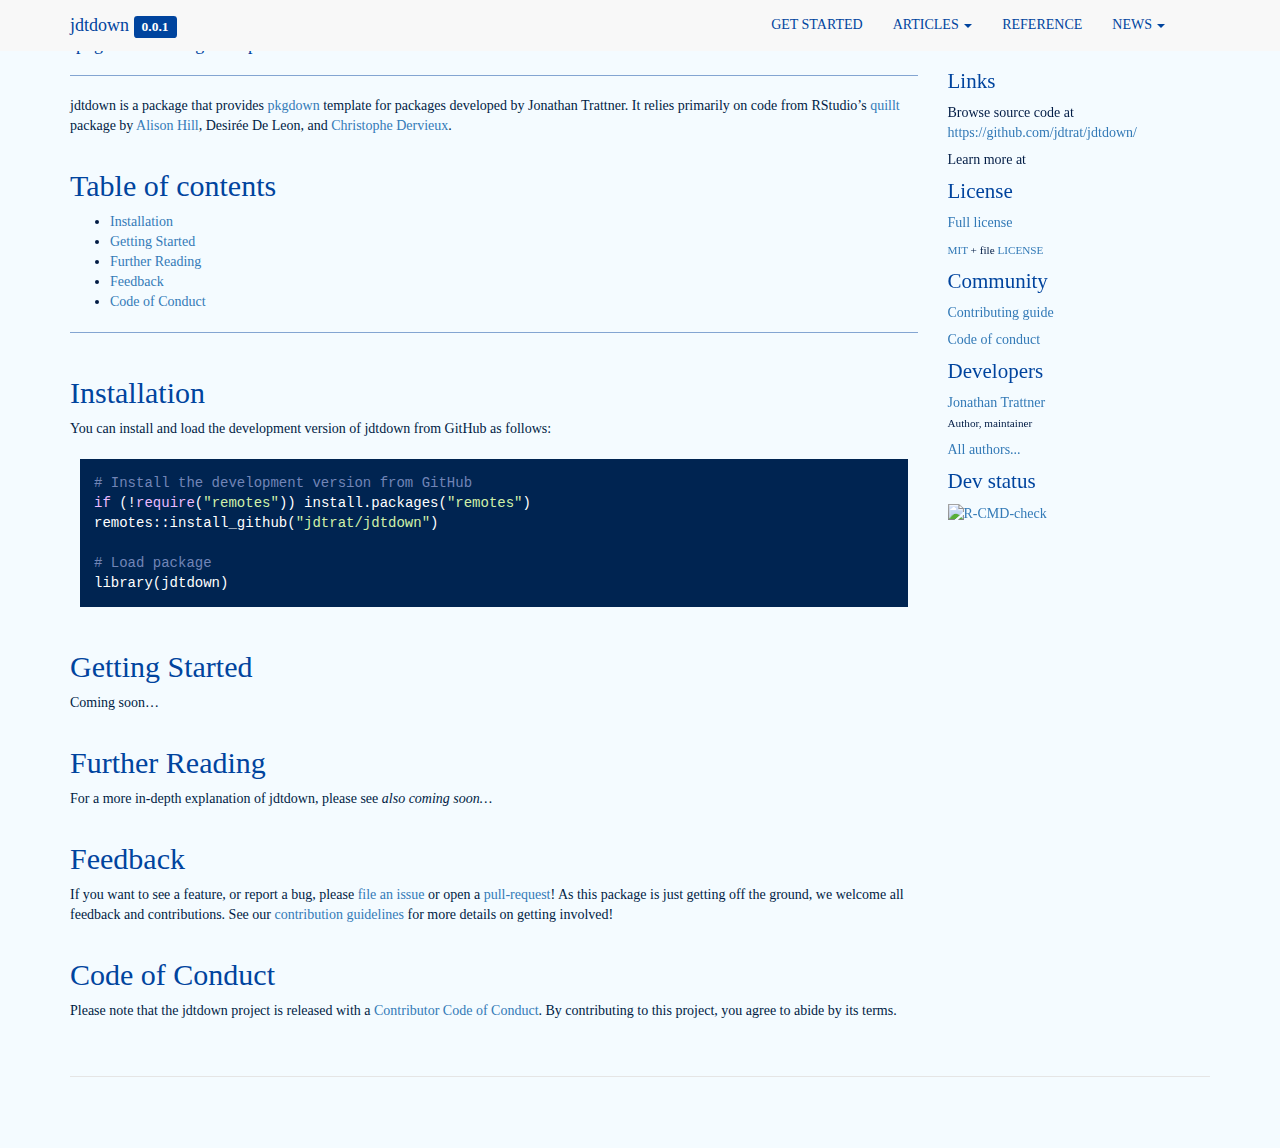
==== commit 0c64a86b: "Built site for jdtdown: 0.0.1@3512b93" ====
--- a/index.html
+++ b/index.html
@@ -55,9 +55,6 @@
 <li>
   <a href="articles/jdtdown.html">Get started</a>
 </li>
-<li>
-  <a href="articles/articles/examples.html">Examples</a>
-</li>
 <li class="dropdown">
   <a href="#" class="dropdown-toggle" data-toggle="dropdown" role="button" aria-expanded="false">
     Articles
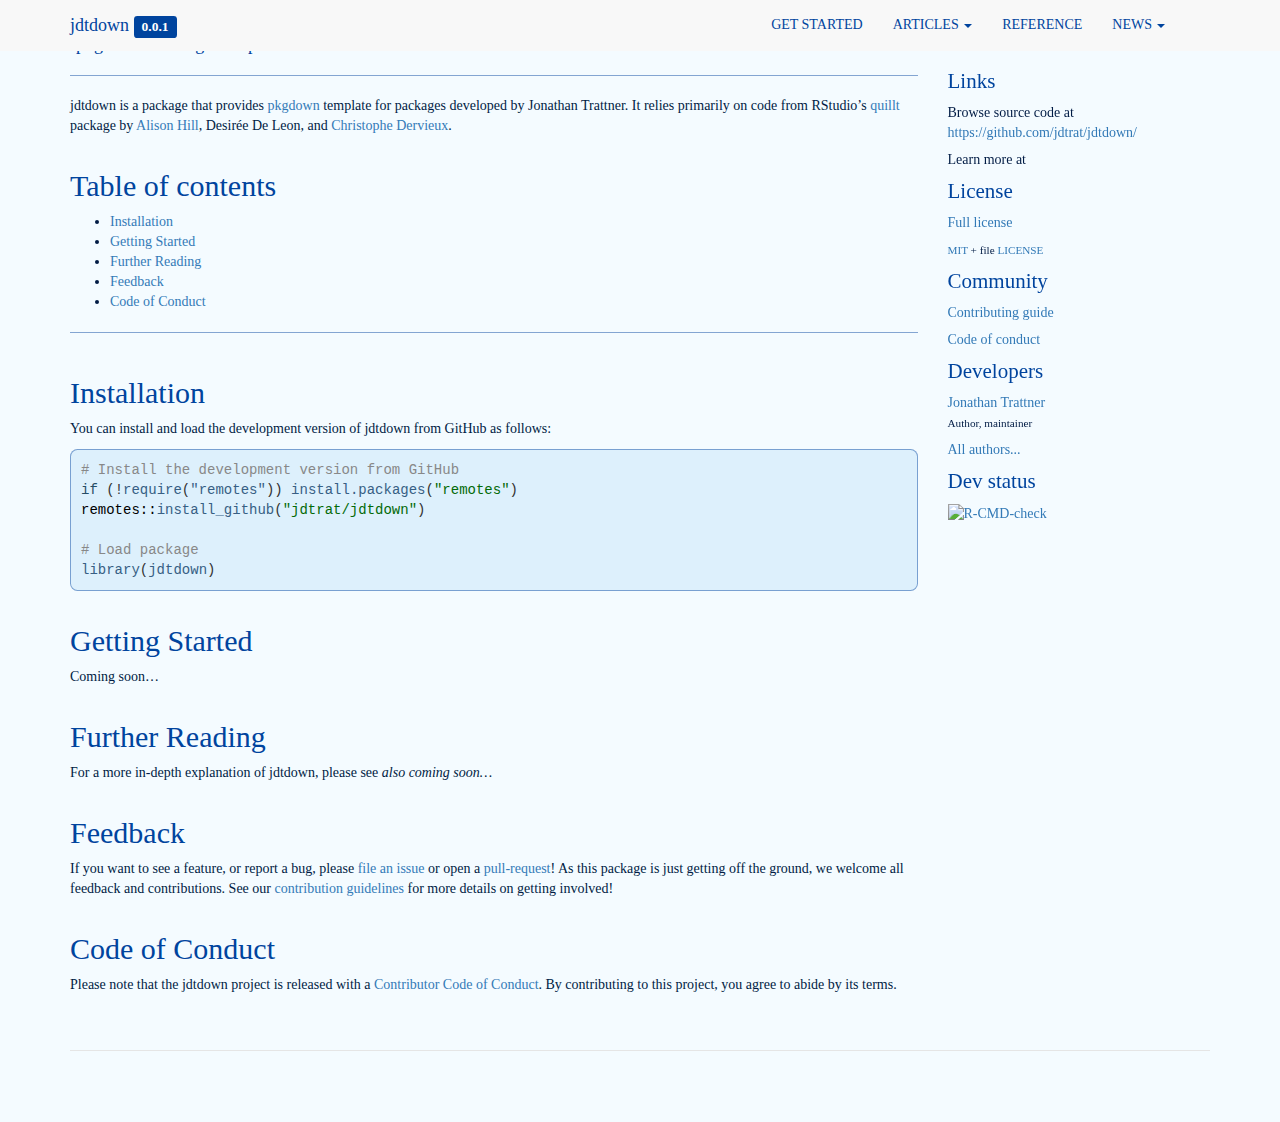
==== commit 2dcd57fb: "Built site for jdtdown: 0.0.1@0f6618a" ====
--- a/index.html
+++ b/index.html
@@ -13,8 +13,7 @@
 <!-- clipboard.js --><script src="https://cdnjs.cloudflare.com/ajax/libs/clipboard.js/2.0.4/clipboard.min.js" integrity="sha256-FiZwavyI2V6+EXO1U+xzLG3IKldpiTFf3153ea9zikQ=" crossorigin="anonymous"></script><!-- headroom.js --><script src="https://cdnjs.cloudflare.com/ajax/libs/headroom/0.11.0/headroom.min.js" integrity="sha256-AsUX4SJE1+yuDu5+mAVzJbuYNPHj/WroHuZ8Ir/CkE0=" crossorigin="anonymous"></script><script src="https://cdnjs.cloudflare.com/ajax/libs/headroom/0.11.0/jQuery.headroom.min.js" integrity="sha256-ZX/yNShbjqsohH1k95liqY9Gd8uOiE1S4vZc+9KQ1K4=" crossorigin="anonymous"></script><!-- pkgdown --><link href="pkgdown.css" rel="stylesheet">
 <script src="pkgdown.js"></script><link href="jdtrat/jdtrat.css" rel="stylesheet">
 <link href="jdtrat/jdtrat-2.css" rel="stylesheet">
-<!-- highlight.js --><link rel="stylesheet" href="highlight/styles/tomorrow-night-blue.min.css">
-<script src="highlight/highlight.min.js"></script><script>hljs.highlightAll();</script><meta property="og:title" content="pkgdown Template for JDT">
+<meta property="og:title" content="pkgdown Template for JDT">
 <meta property="og:description" content="jdtdown is a pkgdown template for packages built by JDT. ">
 <meta property="og:image" content="https://jdtdown.jdtrat.com/reference/figures/logo.png">
 <meta property="og:image:alt" content="jdtdown package">
@@ -128,12 +127,13 @@
 <h2 class="hasAnchor">
 <a href="#installation" class="anchor"></a>Installation</h2>
 <p>You can install and load the development version of jdtdown from GitHub as follows:</p>
-<pre class="{.r}"><code># Install the development version from GitHub
-if (!require("remotes")) install.packages("remotes")
-remotes::install_github("jdtrat/jdtdown")
-
-# Load package
-library(jdtdown)</code></pre>
+<div class="sourceCode" id="cb1"><pre class="downlit sourceCode r">
+<code class="sourceCode R"><span class="co"># Install the development version from GitHub</span>
+<span class="kw">if</span> <span class="op">(</span><span class="op">!</span><span class="kw"><a href="https://rdrr.io/r/base/library.html">require</a></span><span class="op">(</span><span class="st"><a href="https://remotes.r-lib.org">"remotes"</a></span><span class="op">)</span><span class="op">)</span> <span class="fu"><a href="https://rdrr.io/r/utils/install.packages.html">install.packages</a></span><span class="op">(</span><span class="st">"remotes"</span><span class="op">)</span>
+<span class="fu">remotes</span><span class="fu">::</span><span class="fu"><a href="https://remotes.r-lib.org/reference/install_github.html">install_github</a></span><span class="op">(</span><span class="st">"jdtrat/jdtdown"</span><span class="op">)</span>
+
+<span class="co"># Load package</span>
+<span class="kw"><a href="https://rdrr.io/r/base/library.html">library</a></span><span class="op">(</span><span class="va"><a href="https://github.com/jdtrat/jdtdown">jdtdown</a></span><span class="op">)</span></code></pre></div>
 </div>
 <div id="getting-started" class="section level2">
 <h2 class="hasAnchor">
--- a/jdtrat/jdtrat-2.css
+++ b/jdtrat/jdtrat-2.css
@@ -27,8 +27,14 @@
 }
 
 pre {
-  border: none;
-}#c5e4f7
+  border: 1px solid #1a57a885;
+  background-color: #ddf0fc;
+  border-radius: 0.75rem;
+}
+
+pre, code {
+  background-color: #ddf0fc;
+}
 
 .page-header {
   border-bottom: 1px solid #1a57a885;
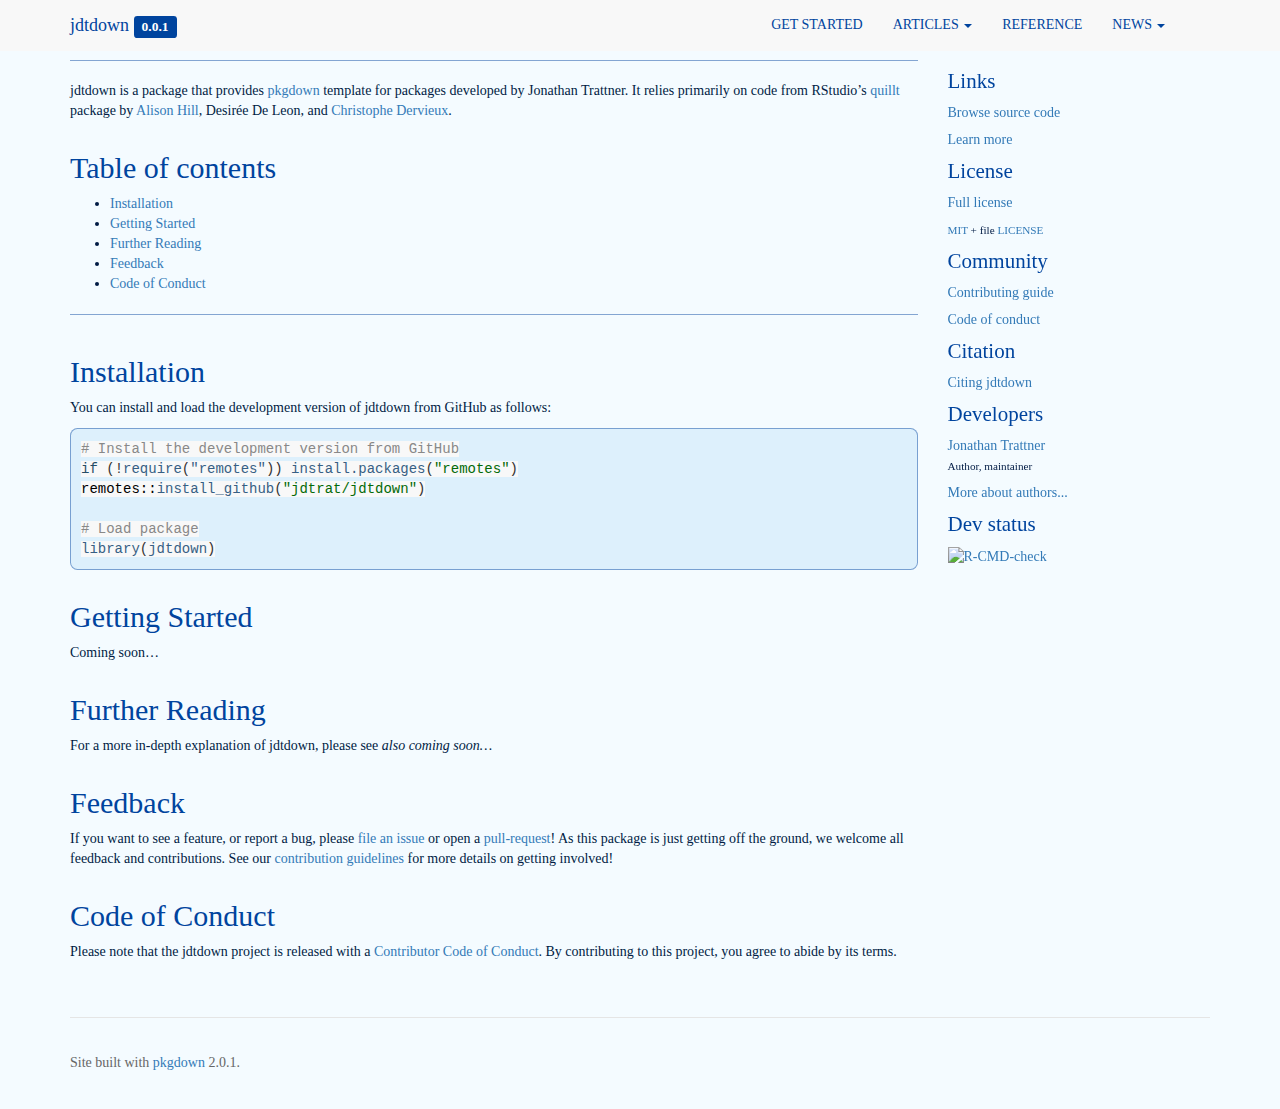
==== commit d3ea3a85: "Built site for jdtdown: 0.0.1@025a275" ====
--- a/index.html
+++ b/index.html
@@ -21,9 +21,15 @@
 <!-- mathjax --><script src="https://cdnjs.cloudflare.com/ajax/libs/mathjax/2.7.5/MathJax.js" integrity="sha256-nvJJv9wWKEm88qvoQl9ekL2J+k/RWIsaSScxxlsrv8k=" crossorigin="anonymous"></script><script src="https://cdnjs.cloudflare.com/ajax/libs/mathjax/2.7.5/config/TeX-AMS-MML_HTMLorMML.js" integrity="sha256-84DKXVJXs0/F8OTMzX4UR909+jtl4G7SPypPavF+GfA=" crossorigin="anonymous"></script><!--[if lt IE 9]>
 <script src="https://oss.maxcdn.com/html5shiv/3.7.3/html5shiv.min.js"></script>
 <script src="https://oss.maxcdn.com/respond/1.4.2/respond.min.js"></script>
-<![endif]-->
+<![endif]--><!-- from jdtdown: JS redirect for homepage --><script>
+  if (!/(\/|html?)$/.test(window.location.href)){
+    window.location.replace(window.location.href + '/');
+  }
+</script>
 </head>
 <body data-spy="scroll" data-target="#toc">
+    
+
     <div class="container template-home">
       <header><div class="navbar navbar-default navbar-fixed-top" role="navigation">
   <div class="container">
@@ -78,12 +84,13 @@
       <a href="news/index.html">Changelog</a>
     </li>
     <li class="divider">
-    <li class="dropdown-header">Blog posts</li>
+    </li>
+<li class="dropdown-header">Blog posts</li>
     <li class="dropdown-header">No blog post</li>
   </ul>
 </li>
 <li>
-  <a href="https://github.com/jdtrat/jdtdown">
+  <a href="https://github.com/jdtrat/jdtdown" class="external-link">
     <span class="fab fa-github fa-lg"></span>
      
   </a>
@@ -100,20 +107,20 @@
 
       </header><div class="row">
   <div class="contents col-md-9">
-<div id="jdtdown" class="section level1">
-
-<div id="pkgdown-package-template-for-jonathan-trattner" class="section level4">
-<h4 class="hasAnchor">
-<a href="#pkgdown-package-template-for-jonathan-trattner" class="anchor"></a>‘pkgdown’ Package Template for Jonathan Trattner</h4>
+<div class="section level1">
+
+<div class="section level4">
+<h4 id="pkgdown-package-template-for-jonathan-trattner">‘pkgdown’ Package Template for Jonathan Trattner<a class="anchor" aria-label="anchor" href="#pkgdown-package-template-for-jonathan-trattner"></a>
+</h4>
 <!-- badges: start -->
 
 <!-- badges: end -->
 <hr>
-<!-- <img src="https://jdtrat.com/project/jdtdown/featured-hex.png" width="328" height="378" align="right"/> --><p>jdtdown is a package that provides <a href="https://pkgdown.r-lib.org/">pkgdown</a> template for packages developed by Jonathan Trattner. It relies primarily on code from RStudio’s <a href="https://pkgs.rstudio.com/quillt/index.html">quillt</a> package by <a href="https://alison.rbind.io">Alison Hill</a>, Desirée De Leon, and <a href="https://cderv.rbind.io/">Christophe Dervieux</a>.</p>
-</div>
-<div id="table-of-contents" class="section level2">
-<h2 class="hasAnchor">
-<a href="#table-of-contents" class="anchor"></a>Table of contents</h2>
+<!-- <img src="https://jdtrat.com/project/jdtdown/featured-hex.png" width="328" height="378" align="right"/> --><p>jdtdown is a package that provides <a href="https://pkgdown.r-lib.org/" class="external-link">pkgdown</a> template for packages developed by Jonathan Trattner. It relies primarily on code from RStudio’s <a href="https://pkgs.rstudio.com/quillt/index.html" class="external-link">quillt</a> package by <a href="https://alison.rbind.io" class="external-link">Alison Hill</a>, Desirée De Leon, and <a href="https://cderv.rbind.io/" class="external-link">Christophe Dervieux</a>.</p>
+</div>
+<div class="section level2">
+<h2 id="table-of-contents">Table of contents<a class="anchor" aria-label="anchor" href="#table-of-contents"></a>
+</h2>
 <ul>
 <li><a href="#installation">Installation</a></li>
 <li><a href="#getting-started">Getting Started</a></li>
@@ -123,89 +130,105 @@
 </ul>
 <hr>
 </div>
-<div id="installation" class="section level2">
-<h2 class="hasAnchor">
-<a href="#installation" class="anchor"></a>Installation</h2>
+<div class="section level2">
+<h2 id="installation">Installation<a class="anchor" aria-label="anchor" href="#installation"></a>
+</h2>
 <p>You can install and load the development version of jdtdown from GitHub as follows:</p>
 <div class="sourceCode" id="cb1"><pre class="downlit sourceCode r">
 <code class="sourceCode R"><span class="co"># Install the development version from GitHub</span>
-<span class="kw">if</span> <span class="op">(</span><span class="op">!</span><span class="kw"><a href="https://rdrr.io/r/base/library.html">require</a></span><span class="op">(</span><span class="st"><a href="https://remotes.r-lib.org">"remotes"</a></span><span class="op">)</span><span class="op">)</span> <span class="fu"><a href="https://rdrr.io/r/utils/install.packages.html">install.packages</a></span><span class="op">(</span><span class="st">"remotes"</span><span class="op">)</span>
-<span class="fu">remotes</span><span class="fu">::</span><span class="fu"><a href="https://remotes.r-lib.org/reference/install_github.html">install_github</a></span><span class="op">(</span><span class="st">"jdtrat/jdtdown"</span><span class="op">)</span>
+<span class="kw">if</span> <span class="op">(</span><span class="op">!</span><span class="kw"><a href="https://rdrr.io/r/base/library.html" class="external-link">require</a></span><span class="op">(</span><span class="st"><a href="https://remotes.r-lib.org" class="external-link">"remotes"</a></span><span class="op">)</span><span class="op">)</span> <span class="fu"><a href="https://rdrr.io/r/utils/install.packages.html" class="external-link">install.packages</a></span><span class="op">(</span><span class="st">"remotes"</span><span class="op">)</span>
+<span class="fu">remotes</span><span class="fu">::</span><span class="fu"><a href="https://remotes.r-lib.org/reference/install_github.html" class="external-link">install_github</a></span><span class="op">(</span><span class="st">"jdtrat/jdtdown"</span><span class="op">)</span>
 
 <span class="co"># Load package</span>
-<span class="kw"><a href="https://rdrr.io/r/base/library.html">library</a></span><span class="op">(</span><span class="va"><a href="https://github.com/jdtrat/jdtdown">jdtdown</a></span><span class="op">)</span></code></pre></div>
-</div>
-<div id="getting-started" class="section level2">
-<h2 class="hasAnchor">
-<a href="#getting-started" class="anchor"></a>Getting Started</h2>
+<span class="kw"><a href="https://rdrr.io/r/base/library.html" class="external-link">library</a></span><span class="op">(</span><span class="va"><a href="https://github.com/jdtrat/jdtdown" class="external-link">jdtdown</a></span><span class="op">)</span></code></pre></div>
+</div>
+<div class="section level2">
+<h2 id="getting-started">Getting Started<a class="anchor" aria-label="anchor" href="#getting-started"></a>
+</h2>
 <p>Coming soon…</p>
 </div>
-<div id="further-reading" class="section level2">
-<h2 class="hasAnchor">
-<a href="#further-reading" class="anchor"></a>Further Reading</h2>
+<div class="section level2">
+<h2 id="further-reading">Further Reading<a class="anchor" aria-label="anchor" href="#further-reading"></a>
+</h2>
 <p>For a more in-depth explanation of jdtdown, please see <em>also coming soon…</em></p>
 </div>
-<div id="feedback" class="section level2">
-<h2 class="hasAnchor">
-<a href="#feedback" class="anchor"></a>Feedback</h2>
-<p>If you want to see a feature, or report a bug, please <a href="https://github.com/jdtrat/jdtdown/issues">file an issue</a> or open a <a href="https://github.com/jdtrat/jdtdown/pulls">pull-request</a>! As this package is just getting off the ground, we welcome all feedback and contributions. See our <a href="https://github.com/jdtrat/jdtdown/blob/main/.github/CONTRIBUTING.md">contribution guidelines</a> for more details on getting involved!</p>
-</div>
-<div id="code-of-conduct" class="section level2">
-<h2 class="hasAnchor">
-<a href="#code-of-conduct" class="anchor"></a>Code of Conduct</h2>
-<p>Please note that the jdtdown project is released with a <a href="https://contributor-covenant.org/version/2/0/CODE_OF_CONDUCT.html">Contributor Code of Conduct</a>. By contributing to this project, you agree to abide by its terms.</p>
+<div class="section level2">
+<h2 id="feedback">Feedback<a class="anchor" aria-label="anchor" href="#feedback"></a>
+</h2>
+<p>If you want to see a feature, or report a bug, please <a href="https://github.com/jdtrat/jdtdown/issues" class="external-link">file an issue</a> or open a <a href="https://github.com/jdtrat/jdtdown/pulls" class="external-link">pull-request</a>! As this package is just getting off the ground, we welcome all feedback and contributions. See our <a href="https://github.com/jdtrat/jdtdown/blob/main/.github/CONTRIBUTING.md" class="external-link">contribution guidelines</a> for more details on getting involved!</p>
+</div>
+<div class="section level2">
+<h2 id="code-of-conduct">Code of Conduct<a class="anchor" aria-label="anchor" href="#code-of-conduct"></a>
+</h2>
+<p>Please note that the jdtdown project is released with a <a href="https://contributor-covenant.org/version/2/0/CODE_OF_CONDUCT.html" class="external-link">Contributor Code of Conduct</a>. By contributing to this project, you agree to abide by its terms.</p>
 </div>
 </div>
   </div>
 
   <div class="col-md-3 hidden-xs hidden-sm" id="pkgdown-sidebar">
     <div class="links">
-<h2>Links</h2>
-<ul class="list-unstyled">
-<li>Browse source code at <br><a href="https://github.com/jdtrat/jdtdown/">https://​github.com/​jdtrat/​jdtdown/​</a>
-</li>
-<li>Learn more at <br><a href=""></a>
-</li>
-</ul>
-</div>
+<h2 data-toc-skip>Links</h2>
+<ul class="list-unstyled">
+<li><a href="https://github.com/jdtrat/jdtdown/" class="external-link">Browse source code</a></li>
+<li><a href="">Learn more</a></li>
+</ul>
+</div>
+
 <div class="license">
-<h2>License</h2>
+<h2 data-toc-skip>License</h2>
 <ul class="list-unstyled">
 <li><a href="LICENSE.html">Full license</a></li>
-<li><small><a href="https://opensource.org/licenses/mit-license.php">MIT</a> + file <a href="LICENSE-text.html">LICENSE</a></small></li>
-</ul>
-</div>
+<li><small><a href="https://opensource.org/licenses/mit-license.php" class="external-link">MIT</a> + file <a href="LICENSE-text.html">LICENSE</a></small></li>
+</ul>
+</div>
+
 <div class="community">
-<h2>Community</h2>
+<h2 data-toc-skip>Community</h2>
 <ul class="list-unstyled">
 <li><a href="CONTRIBUTING.html">Contributing guide</a></li>
 <li><a href="CODE_OF_CONDUCT.html">Code of conduct</a></li>
 </ul>
 </div>
+
+<div class="citation">
+<h2 data-toc-skip>Citation</h2>
+<ul class="list-unstyled">
+<li><a href="authors.html#citation">Citing jdtdown</a></li>
+</ul>
+</div>
+
 <div class="developers">
-<h2>Developers</h2>
-<ul class="list-unstyled">
-<li>
-<a href="https://jdtrat.com">Jonathan Trattner</a> <br><small class="roles"> Author, maintainer </small> <a href="https://orcid.org/0000-0002-1097-7603" target="orcid.widget" aria-label="ORCID"><span class="fab fa-orcid orcid" aria-hidden="true"></span></a> </li>
-<li><a href="authors.html">All authors...</a></li>
-</ul>
-</div>
-
-  <div class="dev-status">
-<h2>Dev status</h2>
-<ul class="list-unstyled">
-<li><a href="https://github.com/jdtrat/jdtdown/actions"><img src="https://github.com/jdtrat/jdtdown/workflows/R-CMD-check/badge.svg" alt="R-CMD-check"></a></li>
-</ul>
-</div>
-</div>
-</div>
-
-
-      <footer></footer>
+<h2 data-toc-skip>Developers</h2>
+<ul class="list-unstyled">
+<li>
+<a href="https://jdtrat.com" class="external-link">Jonathan Trattner</a> <br><small class="roles"> Author, maintainer </small> <a href="https://orcid.org/0000-0002-1097-7603" target="orcid.widget" aria-label="ORCID" class="external-link"><span class="fab fa-orcid orcid" aria-hidden="true"></span></a> </li>
+<li><a href="authors.html">More about authors...</a></li>
+</ul>
+</div>
+
+<div class="dev-status">
+<h2 data-toc-skip>Dev status</h2>
+<ul class="list-unstyled">
+<li><a href="https://github.com/jdtrat/jdtdown/actions" class="external-link"><img src="https://github.com/jdtrat/jdtdown/workflows/R-CMD-check/badge.svg" alt="R-CMD-check"></a></li>
+</ul>
+</div>
+
+  </div>
+</div>
+
+
+      <footer><div class="author">
+  <p></p>
+<p>Site built with <a href="https://pkgdown.r-lib.org/" class="external-link">pkgdown</a> 2.0.1.</p>
+</div>
+
+      </footer>
 </div>
 
   
 
+
+  
 
   </body>
 </html>
--- a/pkgdown.css
+++ b/pkgdown.css
@@ -56,8 +56,10 @@
   float: right;
 }
 
-img {
+/* Ensure in-page images don't run outside their container */
+.contents img {
   max-width: 100%;
+  height: auto;
 }
 
 /* Fix bug in bootstrap (only seen in firefox) */
@@ -78,11 +80,10 @@
 /* Section anchors ---------------------------------*/
 
 a.anchor {
-  margin-left: -30px;
-  display:inline-block;
-  width: 30px;
-  height: 30px;
-  visibility: hidden;
+  display: none;
+  margin-left: 5px;
+  width: 20px;
+  height: 20px;
 
   background-image: url(./link.svg);
   background-repeat: no-repeat;
@@ -90,16 +91,14 @@
   background-position: center center;
 }
 
-.hasAnchor:hover a.anchor {
-  visibility: visible;
-}
-
-@media (max-width: 767px) {
-  .hasAnchor:hover a.anchor {
-    visibility: hidden;
-  }
-}
-
+h1:hover .anchor,
+h2:hover .anchor,
+h3:hover .anchor,
+h4:hover .anchor,
+h5:hover .anchor,
+h6:hover .anchor {
+  display: inline-block;
+}
 
 /* Fixes for fixed navbar --------------------------*/
 
@@ -264,31 +263,26 @@
 
 /* Syntax highlighting ---------------------------------------------------- */
 
-pre {
-  word-wrap: normal;
-  word-break: normal;
-  border: 1px solid #eee;
-}
-
-pre, code {
+pre, code, pre code {
   background-color: #f8f8f8;
   color: #333;
 }
-
-pre code {
-  overflow: auto;
-  word-wrap: normal;
-  white-space: pre;
-}
-
-pre .img {
+pre, pre code {
+  white-space: pre-wrap;
+  word-break: break-all;
+  overflow-wrap: break-word;
+}
+
+pre {
+  border: 1px solid #eee;
+}
+
+pre .img, pre .r-plt {
   margin: 5px 0;
 }
 
-pre .img img {
+pre .img img, pre .r-plt img {
   background-color: #fff;
-  display: block;
-  height: auto;
 }
 
 code a, pre a {
@@ -305,9 +299,8 @@
 .kw      {color: #264D66;} /* keyword */
 .co      {color: #888888;} /* comment */
 
-.message { color: black;   font-weight: bolder;}
-.error   { color: orange;  font-weight: bolder;}
-.warning { color: #6A0366; font-weight: bolder;}
+.error   {font-weight: bolder;}
+.warning {font-weight: bolder;}
 
 /* Clipboard --------------------------*/
 
@@ -365,3 +358,27 @@
     content: "";
   }
 }
+
+/* Section anchors ---------------------------------
+   Added in pandoc 2.11: https://github.com/jgm/pandoc-templates/commit/9904bf71
+*/
+
+div.csl-bib-body { }
+div.csl-entry {
+  clear: both;
+}
+.hanging-indent div.csl-entry {
+  margin-left:2em;
+  text-indent:-2em;
+}
+div.csl-left-margin {
+  min-width:2em;
+  float:left;
+}
+div.csl-right-inline {
+  margin-left:2em;
+  padding-left:1em;
+}
+div.csl-indent {
+  margin-left: 2em;
+}
--- a/jdtrat/jdtrat-2.css
+++ b/jdtrat/jdtrat-2.css
@@ -36,6 +36,10 @@
   background-color: #ddf0fc;
 }
 
+pre code {
+  background-color: none;
+}
+
 .page-header {
   border-bottom: 1px solid #1a57a885;
 }
@@ -59,3 +63,6 @@
     border-bottom: #001b44;
 }
 
+.fl {
+  float: none;
+}
